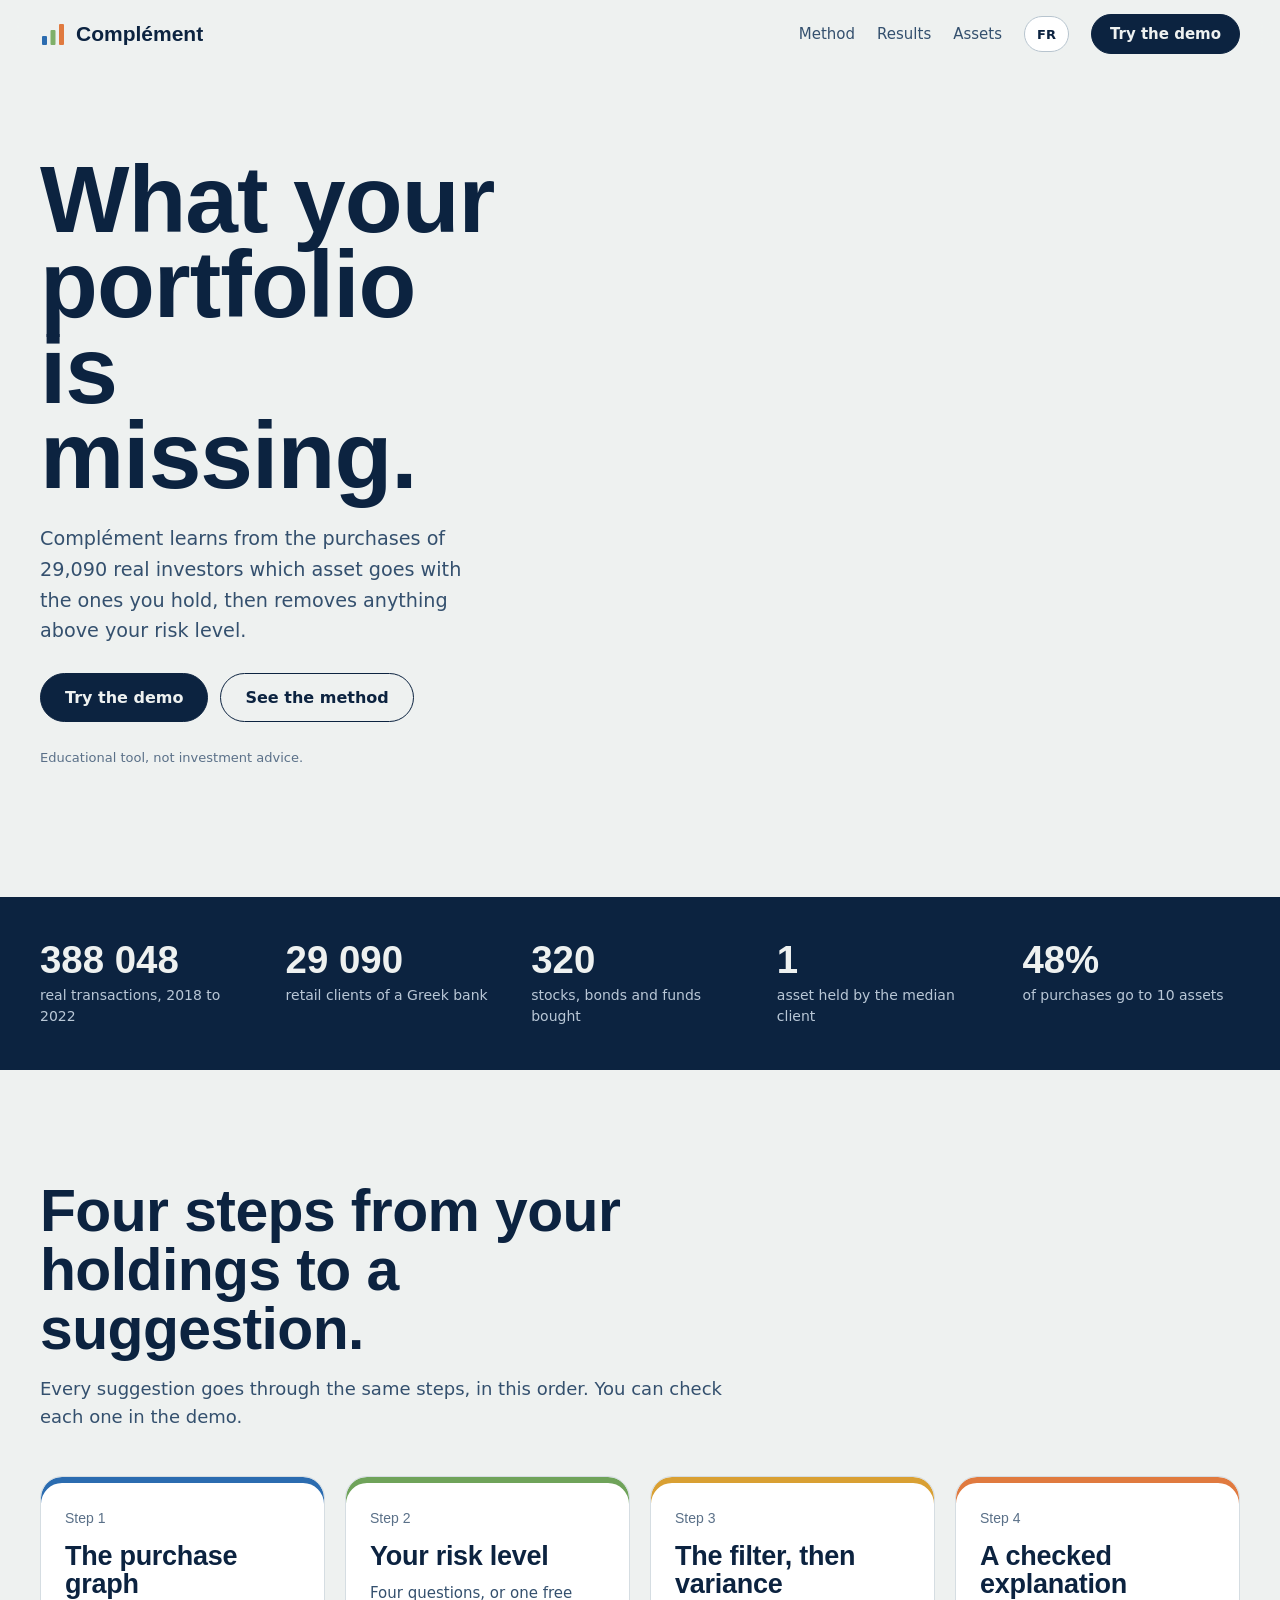
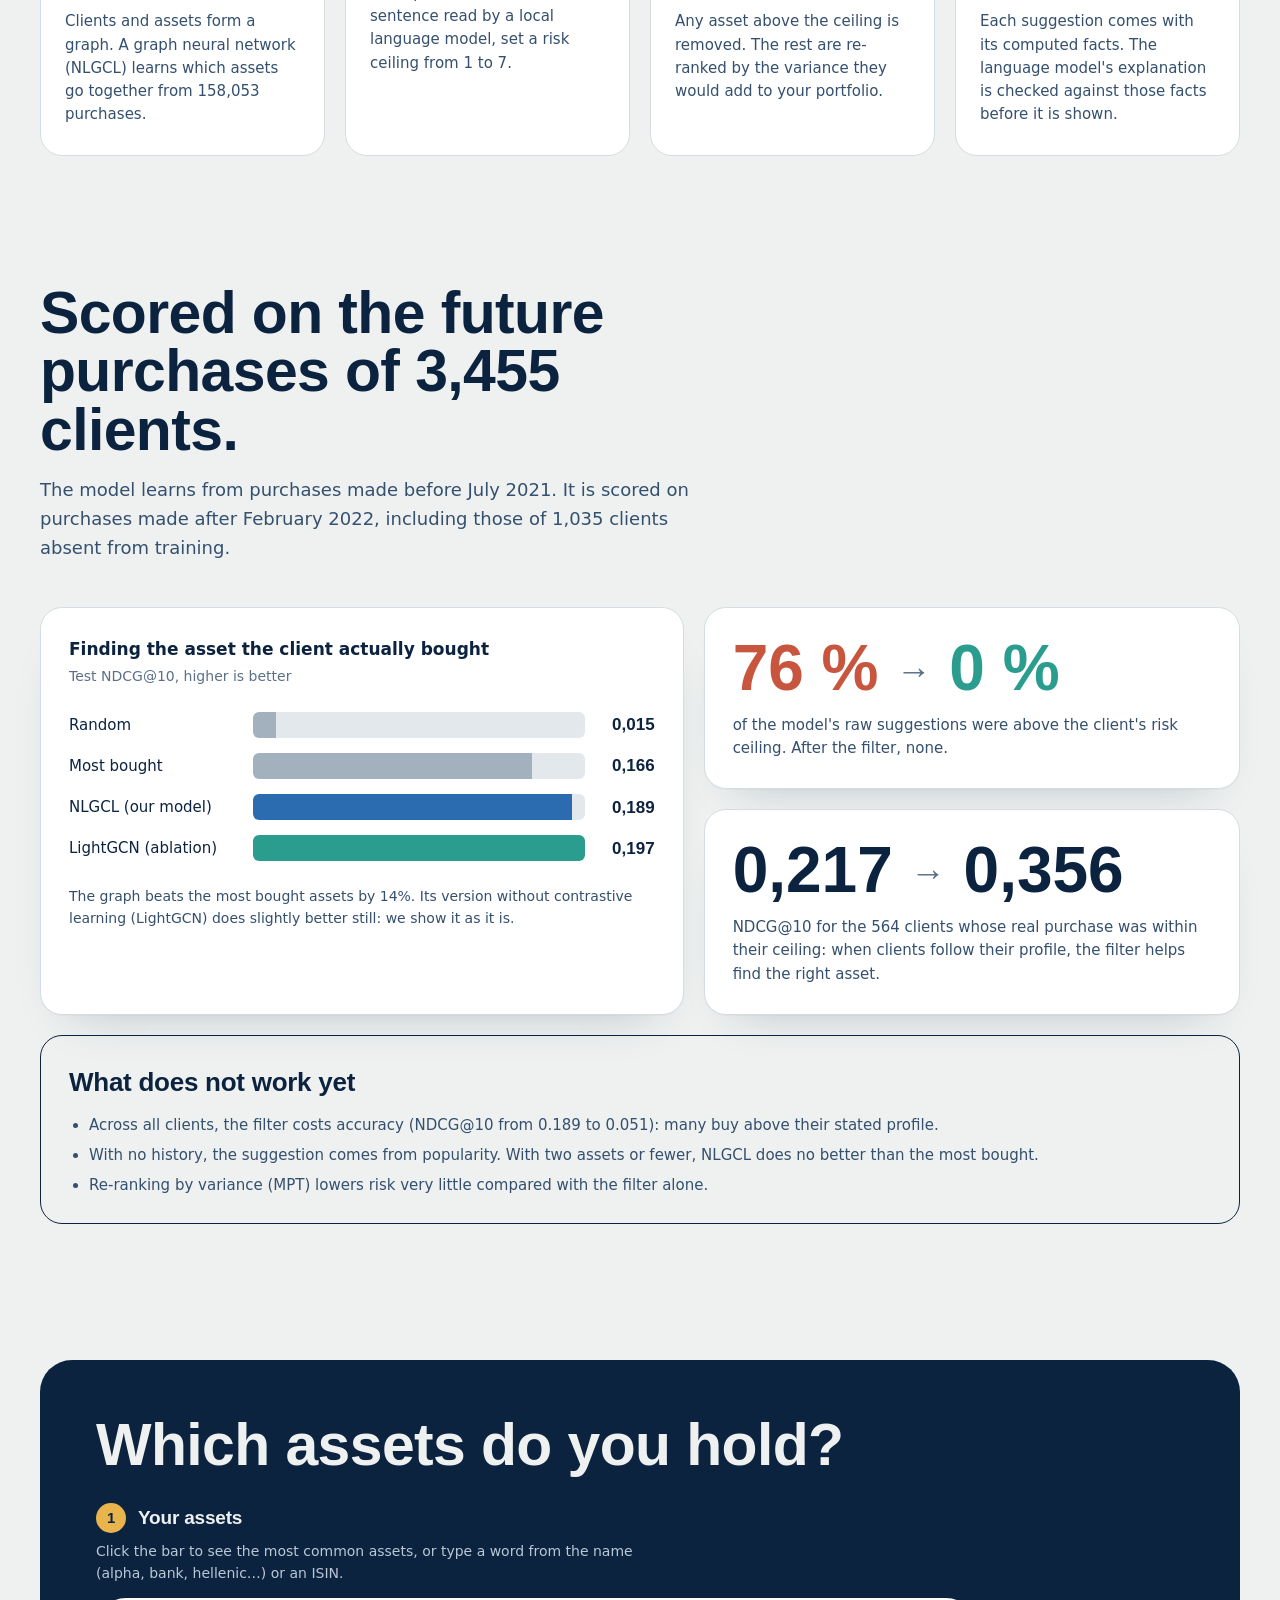
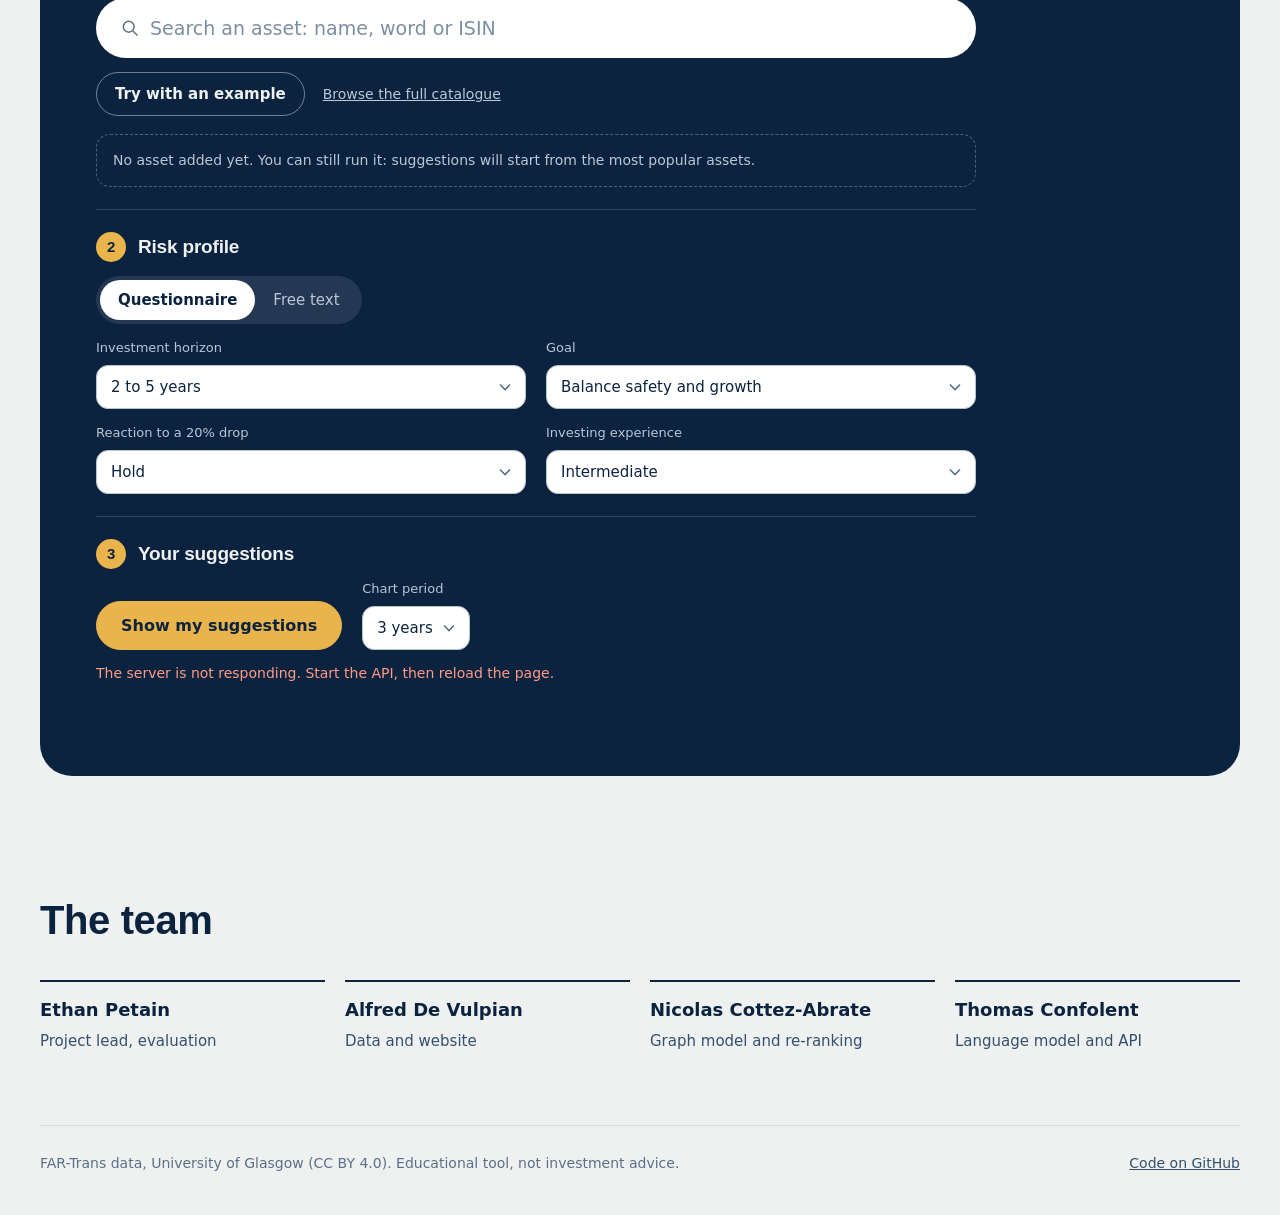
==== web/index.html @ 2419d79b "feat(web): rework the 'Which assets do you hold?' section Fix the syntax error that broke app.js. Th" ====
<!doctype html>
<html lang="fr">
<head>
<meta charset="utf-8">
<meta name="viewport" content="width=device-width, initial-scale=1">
<title>Complément</title>
<link rel="icon" href="logo.svg" type="image/svg+xml">
<link rel="stylesheet" href="styles.css">
</head>
<body class="landing">

<header class="top">
  <a class="brand" href="#top">
    <svg viewBox="0 0 26 26" aria-hidden="true"><rect x="2" y="15" width="5" height="9" rx="1" fill="#2B6CB0"/><rect x="10.5" y="9" width="5" height="15" rx="1" fill="#7FB069"/><rect x="19" y="3" width="5" height="21" rx="1" fill="#E07A3F"/></svg>
    <span data-brand></span>
  </a>
  <nav class="nav-links">
    <a href="#method" data-i18n="nav_method"></a>
    <a href="#evidence" data-i18n="nav_results"></a>
    <a href="assets.html" data-i18n="nav_assets"></a>
    <button class="btn lang" type="button" aria-label="Langue / Language"></button>
    <a class="btn primary" href="#ask" data-i18n="cta_try"></a>
  </nav>
</header>

<main id="top">
  <section class="hero">
    <div class="hero-copy">
      <h1 data-i18n="hero"></h1>
      <p class="sub" data-i18n="hero_sub"></p>
      <div class="cta">
        <a class="btn primary big" href="#ask" data-i18n="cta_try"></a>
        <a class="btn ghost big" href="#method" data-i18n="cta_method"></a>
      </div>
      <p class="disclaimer" data-i18n="disclaimer"></p>
    </div>

    <figure class="graph-card" id="graph-card">
      <div class="graph" id="graph"></div>
      <div class="ceiling-control">
        <label for="ceiling" id="ceiling-label"></label>
        <input id="ceiling" type="range" min="1" max="7" step="1" value="4">
      </div>
      <figcaption id="graph-caption"></figcaption>
    </figure>
  </section>

  <section class="facts" aria-labelledby="facts-title">
    <h2 class="visually-hidden" id="facts-title" data-i18n="facts_title"></h2>
    <dl class="facts-grid">
      <div><dt class="num">388 048</dt><dd data-i18n="fact_tx"></dd></div>
      <div><dt class="num">29 090</dt><dd data-i18n="fact_clients"></dd></div>
      <div><dt class="num">320</dt><dd data-i18n="fact_assets"></dd></div>
      <div><dt class="num">1</dt><dd data-i18n="fact_median"></dd></div>
      <div><dt class="num" data-i18n="fact_top_v"></dt><dd data-i18n="fact_top"></dd></div>
    </dl>
  </section>

  <section class="method" id="method">
    <h2 data-i18n="method_title"></h2>
    <p class="lede" data-i18n="method_lede"></p>
    <ol class="steps">
      <li style="--c: var(--r1)"><span class="step-n num" data-i18n="step_1_n"></span><h3 data-i18n="step_1_t"></h3><p data-i18n="step_1_d"></p></li>
      <li style="--c: var(--r3)"><span class="step-n num" data-i18n="step_2_n"></span><h3 data-i18n="step_2_t"></h3><p data-i18n="step_2_d"></p></li>
      <li style="--c: var(--r4)"><span class="step-n num" data-i18n="step_3_n"></span><h3 data-i18n="step_3_t"></h3><p data-i18n="step_3_d"></p></li>
      <li style="--c: var(--r5)"><span class="step-n num" data-i18n="step_4_n"></span><h3 data-i18n="step_4_t"></h3><p data-i18n="step_4_d"></p></li>
    </ol>
  </section>

  <section class="evidence" id="evidence">
    <h2 data-i18n="ev_title"></h2>
    <p class="lede" data-i18n="ev_lede"></p>
    <div class="ev-grid">
      <figure class="card bars">
        <figcaption><b data-i18n="ev_bars_title"></b><span data-i18n="ev_bars_sub"></span></figcaption>
        <div class="bar" style="--w: 7%; --c: var(--neutral)"><span data-i18n="m_random"></span><i></i><b class="num">0,015</b></div>
        <div class="bar" style="--w: 84%; --c: var(--neutral)"><span data-i18n="m_popular"></span><i></i><b class="num">0,166</b></div>
        <div class="bar" style="--w: 96%; --c: var(--r1)"><span data-i18n="m_nlgcl"></span><i></i><b class="num">0,189</b></div>
        <div class="bar" style="--w: 100%; --c: var(--r2)"><span data-i18n="m_lightgcn"></span><i></i><b class="num">0,197</b></div>
        <p data-i18n="ev_bars_note"></p>
      </figure>
      <div class="ev-side">
        <div class="card stat-big">
          <p class="num big"><span class="hot">76 %</span> <span class="arrow" aria-hidden="true">→</span> <span class="cool">0 %</span></p>
          <p data-i18n="ev_violation"></p>
        </div>
        <div class="card stat-big">
          <p class="num big">0,217 <span class="arrow" aria-hidden="true">→</span> 0,356</p>
          <p data-i18n="ev_suitable"></p>
        </div>
      </div>
    </div>
    <div class="limits">
      <h3 data-i18n="lim_title"></h3>
      <ul>
        <li data-i18n="lim_1"></li>
        <li data-i18n="lim_2"></li>
        <li data-i18n="lim_3"></li>
      </ul>
    </div>
  </section>

  <section class="ask" id="ask">
    <div class="ask-panel">
      <h2 data-i18n="ask_title"></h2>
      <form id="form" class="ask-form" autocomplete="off">
        <section class="ask-step" aria-labelledby="step-assets">
          <h3 id="step-assets"><span class="step-dot num">1</span><span data-i18n="step_assets"></span></h3>
          <p class="hint" data-i18n="step_assets_help"></p>
          <div class="search-wrap">
            <div class="search">
              <svg viewBox="0 0 24 24" fill="none" stroke="currentColor" stroke-width="1.8" aria-hidden="true"><circle cx="10.5" cy="10.5" r="6.5"/><path d="M15.5 15.5L21 21"/></svg>
              <input id="query" type="text" maxlength="150" data-i18n-placeholder="placeholder" data-i18n-label="search_label"
                     role="combobox" aria-autocomplete="list" aria-expanded="false" aria-controls="suggest">
            </div>
            <div class="suggest" id="suggest-box" hidden>
              <div class="suggest-tabs" id="suggest-tabs"></div>
              <p class="suggest-head" id="suggest-head"></p>
              <ul id="suggest" role="listbox"></ul>
            </div>
          </div>
          <div class="ask-shortcuts">
            <button class="btn ghost-light" type="button" id="example" data-i18n="try_example"></button>
            <a class="link-light" href="assets.html" data-i18n="search_browse"></a>
          </div>
          <div class="holdings" id="chips" aria-live="polite"></div>
        </section>

        <section class="ask-step" aria-labelledby="step-profile">
          <h3 id="step-profile"><span class="step-dot num">2</span><span data-i18n="mode_label"></span></h3>
          <div class="segmented" role="radiogroup">
            <label><input type="radio" name="profile-mode" value="questionnaire" checked> <span data-i18n="mode_quiz"></span></label>
            <label><input type="radio" name="profile-mode" value="text"> <span data-i18n="mode_text"></span></label>
          </div>
          <div class="option-grid" id="option-grid"></div>
          <label class="objective" id="text-profile" hidden>
            <span data-i18n="objective_label"></span>
            <textarea id="objective" rows="2" maxlength="500" data-i18n-placeholder="objective_placeholder"></textarea>
          </label>
        </section>

        <section class="ask-step ask-go">
          <h3><span class="step-dot num">3</span><span data-i18n="step_go"></span></h3>
          <div class="go-row">
            <button class="btn accent big" type="submit" id="go" data-i18n="go"></button>
            <label class="years" id="years-box"></label>
          </div>
          <p class="hint error" id="error" role="alert" hidden></p>
        </section>
      </form>
    </div>
  </section>

  <section class="results" id="results" hidden aria-live="polite"></section>

  <section class="team" id="team">
    <h2 data-i18n="team_title"></h2>
    <ul>
      <li><b>Ethan Petain</b><span data-i18n="role_ethan"></span></li>
      <li><b>Alfred De Vulpian</b><span data-i18n="role_alfred"></span></li>
      <li><b>Nicolas Cottez-Abrate</b><span data-i18n="role_nicolas"></span></li>
      <li><b>Thomas Confolent</b><span data-i18n="role_thomas"></span></li>
    </ul>
  </section>
</main>

<footer class="site"><span data-i18n="footer_data"></span><a href="https://github.com/Alfred0404/recsys_project" data-i18n="footer_code"></a></footer>

<script src="i18n.js"></script>
<script src="chart.js"></script>
<script src="search.js"></script>
<script src="landing.js"></script>
<script src="app.js"></script>
</body>
</html>
---- web/styles.css ----
/* Complément — marble ground, Aegean ink, and the 1-7 risk scale as the only colour system.
   Fonts are system fonts (Bahnschrift ships with Windows): the booth may have no Wi-Fi. */
:root {
  --ground: #EEF1F0;
  --surface: #FFFFFF;
  --ink: #0C2340;
  --ink-2: #34506E;
  --muted: #5A7088;
  --line: #D5DDE2;
  --line-strong: #B7C4CE;
  --neutral: #A3B1BE;
  --r1: #2B6CB0; --r2: #2A9D8F; --r3: #6FA35A; --r4: #D9A033; --r5: #E07A3F; --r6: #C8553D; --r7: #8E2C48;
  --up: #1F7A6F;
  --down: #C8553D;
  --accent: #E9B44C;
  --display: "Bahnschrift Condensed", "Bahnschrift SemiCondensed", "DIN Condensed", "Roboto Condensed", "Arial Narrow", sans-serif;
  --figures: "Bahnschrift", "DIN Alternate", "Roboto", "Segoe UI", sans-serif;
  --sans: "Segoe UI Variable Text", "Segoe UI", -apple-system, BlinkMacSystemFont, system-ui, sans-serif;
  --radius: 22px;
  --page: min(1200px, 100% - 64px);
}

* { box-sizing: border-box; }
[hidden] { display: none !important; }
html { scroll-behavior: smooth; background: var(--ground); scroll-padding-top: 84px; }
body { margin: 0; color: var(--ink); background: var(--ground); font: 16px/1.6 var(--sans); -webkit-font-smoothing: antialiased; }
a { color: inherit; }
:focus-visible { outline: 3px solid var(--r1); outline-offset: 3px; border-radius: 4px; }
h1, h2, h3 { font-family: var(--display); font-weight: 700; letter-spacing: -.01em; margin: 0; }
.num { font-family: var(--figures); font-variant-numeric: tabular-nums; }
.muted { color: var(--muted); }
.up { color: var(--up); } .down { color: var(--down); }
.visually-hidden { position: absolute; width: 1px; height: 1px; overflow: hidden; clip: rect(0 0 0 0); white-space: nowrap; }
.aurora, .grain { display: none; }

/* ---------- Surfaces and buttons ---------- */
.glass, .card {
  background: var(--surface);
  border: 1px solid var(--line);
  box-shadow: 0 1px 0 rgba(12, 35, 64, .03), 0 24px 48px -32px rgba(12, 35, 64, .28);
}
.btn {
  display: inline-flex; align-items: center; justify-content: center; gap: 8px; min-height: 44px;
  font: 600 15px var(--sans); color: var(--ink); cursor: pointer; white-space: nowrap; text-decoration: none;
  padding: 10px 18px; border-radius: 999px; background: var(--surface); border: 1.5px solid var(--line-strong);
  transition: background .15s, border-color .15s, transform .15s;
}
.btn:hover { border-color: var(--ink); }
.btn:active { transform: translateY(1px); }
.btn.primary { background: var(--ink); color: var(--ground); border-color: var(--ink); }
.btn.primary:hover { background: #163459; }
.btn.ghost { background: transparent; border-color: var(--ink); }
.btn.accent { background: var(--accent); border-color: var(--accent); color: var(--ink); font-weight: 700; }
.btn.accent:hover { background: #F2C462; }
.btn.big { padding: 14px 24px; font-size: 16px; }
.btn[disabled] { opacity: .6; cursor: wait; }

/* ---------- Top bar ---------- */
.top {
  position: sticky; top: 0; z-index: 20; display: flex; justify-content: space-between; align-items: center; gap: 16px;
  padding: 14px max(32px, (100% - 1200px) / 2); background: rgba(238, 241, 240, .86); backdrop-filter: blur(14px);
  border-bottom: 1px solid transparent; transition: border-color .2s;
}
.brand { display: flex; align-items: center; gap: 10px; font: 700 21px var(--display); text-decoration: none; }
.brand svg { width: 26px; height: 26px; }
.nav-links { display: flex; align-items: center; gap: 22px; font-size: 15px; flex-wrap: wrap; justify-content: flex-end; }
.nav-links > a:not(.btn) { color: var(--ink-2); text-decoration: none; }
.nav-links > a:not(.btn):hover, .nav-links a[aria-current="page"] { color: var(--ink); text-decoration: underline; text-underline-offset: 5px; }
.lang { min-height: 36px; padding: 6px 12px; font-size: 13px; }
.nav-links .btn.primary { min-height: 40px; padding: 8px 18px; }

/* ---------- Hero ---------- */
.hero {
  width: var(--page); margin: 0 auto; padding: 48px 0 88px; min-height: calc(100vh - 72px);
  display: grid; grid-template-columns: minmax(0, 1fr) minmax(0, 1.08fr); gap: 56px; align-items: center;
}
.hero-copy { display: grid; gap: 26px; justify-items: start; }
.hero h1 { font-size: clamp(56px, 7.4vw, 104px); line-height: .9; max-width: 9ch; }
.hero .sub { margin: 0; font-size: clamp(17px, 1.5vw, 20px); color: var(--ink-2); max-width: 36ch; }
.cta { display: flex; gap: 12px; flex-wrap: wrap; }
.disclaimer { margin: 0; font-size: 13px; color: var(--muted); }

.graph-card { margin: 0; background: var(--surface); border-radius: 28px; padding: 22px 24px 20px; border: 1px solid var(--line);
  box-shadow: 0 40px 80px -48px rgba(12, 35, 64, .45); }
.graph svg { width: 100%; height: auto; display: block; }
.g-label { font: 12px var(--sans); fill: var(--muted); }
.g-lane { font-size: 15px; font-weight: 600; }
.g-count { font-size: 12px; fill: var(--ink-2); }
.g-shade { fill: var(--ink); opacity: .045; transition: x .45s cubic-bezier(.2, .8, .2, 1), width .45s cubic-bezier(.2, .8, .2, 1); }
.g-ceiling { stroke: var(--ink); stroke-width: 2; stroke-dasharray: 5 5; transition: x1 .45s cubic-bezier(.2, .8, .2, 1), x2 .45s cubic-bezier(.2, .8, .2, 1), opacity .3s; }
.g-client { fill: var(--ink); }
.g-edge { fill: none; stroke: var(--ink); stroke-width: 1.1; opacity: .26; transition: opacity .35s, stroke .35s; }
.g-edge.out { stroke: var(--neutral); opacity: .12; }
.g-dot { transition: opacity .35s; }
.g-dot.out { opacity: .16; }
/* One load sequence: clients appear, links draw, the catalogue stacks into its risk classes. */
.graph:not(.ready) .g-client, .graph:not(.ready) .g-dot { opacity: 0; }
.graph:not(.ready) .g-edge { stroke-dashoffset: 1; }
.graph .g-edge { stroke-dasharray: 1; }
.graph.ready .g-client { animation: pop .4s var(--delay) backwards cubic-bezier(.2, .8, .2, 1); transform-box: fill-box; transform-origin: center; }
.graph.ready .g-edge { animation: draw 1.1s calc(.3s + var(--delay)) backwards cubic-bezier(.4, 0, .2, 1); }
.graph.ready .g-dot { animation: settle .5s var(--delay) backwards cubic-bezier(.2, .8, .2, 1); transform-box: fill-box; transform-origin: center; }
@keyframes pop { from { opacity: 0; transform: scale(.2); } }
@keyframes draw { from { stroke-dashoffset: 1; } to { stroke-dashoffset: 0; } }
@keyframes settle { from { opacity: 0; transform: translateY(-26px); } }
.ceiling-control { display: grid; grid-template-columns: auto minmax(0, 1fr); gap: 16px; align-items: center; margin-top: 10px; }
.ceiling-control label { font: 600 15px var(--figures); }
.ceiling-control input { width: 100%; accent-color: var(--ink); height: 44px; }
.graph-card figcaption { font-size: 13px; line-height: 1.5; color: var(--muted); margin-top: 4px; }

/* ---------- Data facts band ---------- */
.facts { background: var(--ink); color: var(--ground); }
.facts-grid { width: var(--page); margin: 0 auto; padding: 44px 0; display: grid; grid-template-columns: repeat(5, minmax(0, 1fr)); gap: 28px; }
.facts-grid div { display: grid; gap: 6px; align-content: start; }
.facts-grid dt { font-size: clamp(30px, 3vw, 42px); font-weight: 600; line-height: 1; }
.facts-grid dd { margin: 0; font-size: 14px; line-height: 1.45; color: #B9C7D6; }

/* ---------- Sections ---------- */
.method, .evidence, .team { width: var(--page); margin: 0 auto; }
.method { padding: 112px 0 40px; }
.evidence { padding: 88px 0 40px; }
.method h2, .evidence h2, .ask h2 { font-size: clamp(38px, 4.6vw, 60px); line-height: 1; max-width: 18ch; }
.lede { margin: 16px 0 44px; font-size: 18px; color: var(--ink-2); max-width: 60ch; }

.steps { list-style: none; margin: 0; padding: 0; display: grid; grid-template-columns: repeat(4, minmax(0, 1fr)); gap: 20px; counter-reset: none; }
.steps li { background: var(--surface); border-radius: var(--radius); padding: 24px 24px 28px; display: grid; gap: 12px; align-content: start;
  border: 1px solid var(--line); box-shadow: inset 0 6px 0 var(--c); }
.step-n { font-size: 14px; color: var(--muted); padding-top: 6px; }
.steps h3 { font-size: 27px; line-height: 1.05; }
.steps p { margin: 0; font-size: 15px; line-height: 1.55; color: var(--ink-2); }

.ev-grid { display: grid; grid-template-columns: minmax(0, 1.2fr) minmax(0, 1fr); gap: 20px; }
.card { border-radius: var(--radius); padding: 28px; margin: 0; }
.bars { display: grid; gap: 14px; align-content: start; }
.bars figcaption { display: grid; gap: 2px; margin-bottom: 10px; }
.bars figcaption b { font-size: 17px; }
.bars figcaption span { font-size: 14px; color: var(--muted); }
.bar { display: grid; grid-template-columns: 170px minmax(0, 1fr) 56px; gap: 14px; align-items: center; font-size: 15px; }
.bar i { height: 26px; border-radius: 6px; background: linear-gradient(90deg, var(--c) var(--w), #E3E8EC var(--w)); }
.bar b { font-size: 17px; font-weight: 600; text-align: right; }
.bars p { margin: 10px 0 0; font-size: 14px; line-height: 1.55; color: var(--ink-2); }
.ev-side { display: grid; gap: 20px; }
.stat-big p { margin: 0; font-size: 15px; line-height: 1.55; color: var(--ink-2); }
.stat-big p.big { font-size: clamp(44px, 5vw, 64px); font-weight: 600; line-height: 1; color: var(--ink); margin-bottom: 14px; }
.stat-big .hot { color: var(--r6); } .stat-big .cool { color: var(--r2); }
.stat-big .arrow { color: var(--muted); font-size: .55em; vertical-align: .2em; }
.limits { margin-top: 20px; border: 1.5px solid var(--ink); border-radius: var(--radius); padding: 26px 28px; }
.limits h3 { font-size: 26px; margin-bottom: 10px; }
.limits ul { margin: 0; padding-left: 20px; display: grid; gap: 6px; color: var(--ink-2); font-size: 15px; }

/* ---------- Demo panel ---------- */
.ask { width: var(--page); margin: 0 auto; padding: 96px 0 24px; }
.ask-panel { background: var(--ink); color: var(--ground); border-radius: 32px; padding: clamp(28px, 5vw, 56px); display: grid; gap: 0; }
.ask h2 { margin-bottom: 28px; max-width: none; }
.search-wrap { width: min(880px, 100%); position: relative; }
.search { border-radius: 999px; display: flex; align-items: center; gap: 10px; padding: 7px 7px 7px 24px; background: var(--surface); color: var(--ink); }
.search svg { width: 20px; height: 20px; color: var(--muted); flex: none; }
.search input { flex: 1; min-width: 0; background: none; border: 0; outline: none; color: var(--ink); font: 19px var(--sans); padding: 12px 0; }
.search input::placeholder { color: #7C8FA2; }
.search:focus-within { box-shadow: 0 0 0 4px rgba(233, 180, 76, .45); }
.ask-panel .search .btn.accent { padding: 12px 24px; font-size: 16px; }
/* Step layout: 1 assets, 2 profile, 3 run */
.ask-form { display: grid; gap: 0; width: min(880px, 100%); }
.ask-step { padding: 22px 0; border-top: 1px solid rgba(238, 241, 240, .16); }
.ask-step:first-child { border-top: 0; padding-top: 0; }
.ask-step h3 { display: flex; align-items: center; gap: 12px; margin: 0 0 6px; font-size: 19px; color: var(--ground); }
.step-dot { display: inline-grid; place-items: center; width: 30px; height: 30px; border-radius: 999px; background: var(--accent); color: var(--ink); font-size: 15px; font-weight: 700; flex: none; }
.ask-step > .hint { margin: 0 0 14px; }

/* Suggestion panel under the search bar */
.suggest { position: absolute; z-index: 5; top: calc(100% + 8px); left: 0; right: 0; padding: 10px; border-radius: 18px;
  background: var(--surface); color: var(--ink); box-shadow: 0 30px 60px -20px rgba(0, 0, 0, .5); }
.suggest-tabs { display: flex; flex-wrap: wrap; gap: 6px; padding: 2px 4px 8px; }
.suggest .tab { font: 14px var(--sans); padding: 6px 14px; border-radius: 999px; border: 1px solid var(--line-strong); background: var(--surface); color: var(--ink); cursor: pointer; }
.suggest .tab[aria-pressed="true"] { background: var(--ink); color: var(--ground); border-color: var(--ink); }
.suggest-head { margin: 0; padding: 4px 8px 6px; font-size: 13px; color: var(--muted); }
.suggest ul { list-style: none; margin: 0; padding: 0; max-height: min(420px, 55vh); overflow-y: auto; }
.suggest li { padding: 10px 12px; border-radius: 12px; cursor: pointer; display: flex; justify-content: space-between; align-items: center; gap: 14px; font-size: 15px; }
.suggest li[aria-selected="true"], .suggest li:hover { background: #E8EEF2; }
.suggest .sname { display: grid; min-width: 0; }
.suggest .sname small { color: var(--muted); font-size: 12px; }
.suggest mark, .rows mark { background: none; color: inherit; font-weight: 700; }
.smeta { display: flex; align-items: center; gap: 8px; flex: none; font-size: 12px; }
.smeta .cat { color: var(--muted); }
.risk-pill { padding: 3px 8px; border-radius: 999px; color: #fff; background: var(--muted); white-space: nowrap; }
.risk-pill[data-risk="1"] { background: var(--r1); } .risk-pill[data-risk="2"] { background: var(--r2); }
.risk-pill[data-risk="3"] { background: var(--r3); } .risk-pill[data-risk="4"] { background: #B9861F; }
.risk-pill[data-risk="5"] { background: #C9622A; } .risk-pill[data-risk="6"] { background: var(--r6); }
.risk-pill[data-risk="7"] { background: var(--r7); }
.smeta .add { display: inline-grid; place-items: center; width: 28px; height: 28px; border-radius: 999px; background: var(--accent); color: var(--ink); font-size: 18px; font-weight: 700; }

.ask-shortcuts { display: flex; flex-wrap: wrap; align-items: center; gap: 10px 18px; margin-top: 14px; }
.btn.ghost-light { background: transparent; color: var(--ground); border-color: rgba(238, 241, 240, .45); }
.btn.ghost-light:hover { border-color: var(--ground); }
.link-light { color: #B9C7D6; background: none; border: 0; padding: 0; font: 14px var(--sans); text-decoration: underline; cursor: pointer; }
.link-light:hover { color: var(--ground); }

/* Portfolio list */
.holdings { margin-top: 18px; display: grid; gap: 8px; }
.holdings-empty { margin: 0; padding: 14px 16px; border-radius: 14px; border: 1px dashed rgba(238, 241, 240, .3); color: #B9C7D6; font-size: 14px; }
.holdings-head { display: flex; justify-content: space-between; margin: 0; color: #B9C7D6; font-size: 14px; }
.holding { display: grid; grid-template-columns: minmax(0, 1fr) auto auto; align-items: center; gap: 12px; padding: 10px 10px 10px 16px;
  border-radius: 14px; background: var(--surface); color: var(--ink); }
.hname { display: grid; min-width: 0; font-size: 15px; }
.hname small { color: var(--muted); font-size: 12px; }
.holding .amount { display: inline-flex; align-items: center; gap: 6px; color: var(--muted); }
.holding .amount input { width: 11ch; font: 15px var(--figures); color: var(--ink); border: 1px solid var(--line-strong); background: var(--ground); border-radius: 10px; padding: 8px 10px; }
.holding .remove { background: none; border: 0; color: var(--muted); cursor: pointer; font-size: 20px; line-height: 1; min-width: 36px; min-height: 36px; border-radius: 999px; }
.holding .remove:hover { color: var(--ink); background: #E8EEF2; }
.holdings .clear { justify-self: start; }

/* Profile */
.segmented { display: inline-flex; padding: 4px; margin: 8px 0 14px; border-radius: 999px; background: rgba(238, 241, 240, .1); }
.segmented label { position: relative; cursor: pointer; }
.segmented input { position: absolute; opacity: 0; inset: 0; cursor: pointer; }
.segmented span { display: inline-block; padding: 8px 18px; border-radius: 999px; color: #B9C7D6; font-size: 15px; }
.segmented input:checked + span { background: var(--surface); color: var(--ink); font-weight: 600; }
.segmented input:focus-visible + span { outline: 3px solid rgba(233, 180, 76, .7); }
.option-grid { display: grid; grid-template-columns: repeat(2, minmax(0, 1fr)); gap: 14px 20px; }
.option-grid label { display: grid; gap: 6px; font-size: 13px; color: #B9C7D6; }
.objective { display: block; color: #B9C7D6; font-size: 14px; }
.objective textarea { display: block; width: 100%; min-height: 96px; margin-top: 6px; resize: vertical; padding: 12px 14px; border: 0; border-radius: 16px;
  color: var(--ink); background: var(--surface); font: 15px var(--sans); }

/* Run */
.go-row { display: flex; flex-wrap: wrap; align-items: end; gap: 14px 20px; margin-top: 10px; }
.years { display: grid; gap: 6px; font-size: 13px; color: #B9C7D6; }
.ask-go .error { margin-top: 12px; }

select {
  appearance: none; font: 15px var(--sans); color: var(--ink); cursor: pointer; min-height: 44px;
  padding: 10px 36px 10px 14px; border-radius: 12px; border: 1px solid var(--line-strong);
  background: url("data:image/svg+xml,%3Csvg xmlns='http://www.w3.org/2000/svg' width='12' height='8' fill='none' stroke='%235A7088' stroke-width='1.6'%3E%3Cpath d='M1 1.5l5 5 5-5'/%3E%3C/svg%3E") right 14px center no-repeat, var(--surface);
}
.hint { color: var(--muted); font-size: 14px; margin: 16px 0 0; max-width: 64ch; }
.ask-panel .hint { color: #B9C7D6; }
.ask-panel .error, .error { color: #FF9C86; }
.catalog .error { color: var(--down); }

/* ---------- Results ---------- */
.results { width: var(--page); margin: 0 auto; padding: 32px 0 40px; scroll-margin-top: 90px; }
.results-head { display: flex; justify-content: space-between; align-items: baseline; gap: 16px; flex-wrap: wrap; margin-bottom: 18px; }
.results-head h2 { font-size: clamp(30px, 3.4vw, 42px); }
.results-head p { margin: 0; color: var(--ink-2); font: 600 15px var(--figures); }
.rows { border-radius: var(--radius); overflow: hidden; }
.row { display: grid; grid-template-columns: 32px minmax(0, 1fr) 92px 150px 168px; gap: 20px; align-items: center; padding: 16px 22px; text-decoration: none; transition: background .15s; }
.row + .row { border-top: 1px solid var(--line); }
.row:hover { background: #F4F7F8; }
.row .rank { color: var(--muted); font-size: 16px; }
.row .name { line-height: 1.35; font-weight: 600; }
.row .name small { display: block; color: var(--muted); font-size: 12px; font-weight: 400; margin-top: 2px; }
.row .risk { justify-self: start; display: inline-flex; align-items: center; gap: 6px; padding: 4px 12px 4px 4px; border-radius: 999px; background: #E8EEF2; color: var(--ink-2); font-size: 12px; }
.row .risk br { display: none; }
.row .risk b { display: inline-grid; place-items: center; min-width: 34px; height: 24px; padding: 0 6px; border-radius: 999px; color: #fff; font-size: 13px; font-weight: 600; background: var(--ink-2); }
.risk[data-risk="1"] b { background: var(--r1); } .risk[data-risk="2"] b { background: var(--r2); }
.risk[data-risk="3"] b { background: var(--r3); } .risk[data-risk="4"] b { background: #B9861F; }
.risk[data-risk="5"] b { background: #C9622A; } .risk[data-risk="6"] b { background: var(--r6); }
.risk[data-risk="7"] b { background: var(--r7); }
.row svg.spark { width: 150px; height: 40px; display: block; }
.row .change { text-align: right; font: 600 17px var(--figures); }
.row .change small { display: block; color: var(--muted); font: 400 12px var(--sans); white-space: nowrap; }
.footnote { color: var(--muted); font-size: 13px; margin-top: 18px; }
.feedback { display: flex; gap: 8px; align-items: center; justify-content: flex-end; margin-top: 22px; color: var(--ink-2); font-size: 14px; flex-wrap: wrap; }
.feedback .btn { min-height: 40px; padding: 7px 16px; font-size: 14px; }
.review-actions { margin: 14px 0; display: flex; gap: 12px; align-items: baseline; flex-wrap: wrap; }
.review-actions .footnote { margin: 0; }

/* ---------- Team and footer ---------- */
.team { padding: 88px 0 72px; }
.team h2 { font-size: 40px; margin-bottom: 28px; }
.team ul { list-style: none; margin: 0; padding: 0; display: grid; grid-template-columns: repeat(4, minmax(0, 1fr)); gap: 20px; }
.team li { border-top: 2px solid var(--ink); padding-top: 14px; display: grid; gap: 4px; }
.team b { font-size: 18px; }
.team span { color: var(--ink-2); font-size: 15px; }
footer.site { width: var(--page); margin: 0 auto; border-top: 1px solid var(--line); padding: 26px 0 40px; display: flex; justify-content: space-between; gap: 16px; flex-wrap: wrap; color: var(--muted); font-size: 14px; }
footer.site a { color: var(--ink-2); }

/* ---------- Catalogue ---------- */
.catalog { width: min(1000px, 100% - 48px); margin: 0 auto; padding: 56px 0 100px; }
.catalog h1, .asset h1 { font-size: clamp(42px, 5.4vw, 68px); line-height: .95; margin: 0 0 12px; }
.catalog .lede { margin: 0 0 28px; }
.catalog .search { border: 1px solid var(--line); }
.filters { display: flex; gap: 8px; flex-wrap: wrap; margin: 16px 0 18px; }
.filters .btn { min-height: 40px; }
.filters button[aria-pressed="true"] { background: var(--ink); color: var(--ground); border-color: var(--ink); }
.row .cat { color: var(--muted); font-size: 13px; }
.catalog .rows .row { grid-template-columns: minmax(0, 1fr) 96px 92px 150px 168px; }
.more { display: flex; justify-content: center; margin-top: 18px; }

/* ---------- Asset page ---------- */
.asset { width: min(1060px, 100% - 48px); margin: 0 auto; padding: 48px 0 100px; }
.back { color: var(--ink-2); font-size: 15px; display: inline-block; margin-bottom: 26px; text-underline-offset: 4px; }
.asset .meta { color: var(--ink-2); margin: 0 0 30px; font-size: 16px; }
.chart-card { border-radius: var(--radius); padding: 24px 24px 14px; }
.chart-top { display: flex; justify-content: space-between; align-items: flex-start; gap: 16px; flex-wrap: wrap; margin-bottom: 16px; }
.big-change { font-size: 46px; font-weight: 600; line-height: 1; }
.big-change small { display: block; font: 400 13px var(--sans); color: var(--muted); margin-top: 8px; }
.ranges { display: flex; gap: 4px; padding: 4px; border-radius: 999px; background: #E8EEF2; }
.ranges button { min-height: 36px; font-size: 13px; padding: 6px 14px; border-color: transparent; background: none; }
.ranges button[aria-pressed="true"] { background: var(--surface); border-color: var(--line-strong); }
.chart { position: relative; height: 380px; }
.chart svg { width: 100%; height: 100%; display: block; overflow: visible; }
.chart text { font-family: var(--figures); }
.tip { position: absolute; pointer-events: none; padding: 6px 12px; border-radius: 10px; font: 13px var(--figures); white-space: nowrap; transform: translate(-50%, calc(-100% - 12px)); }
.stats { display: grid; grid-template-columns: repeat(4, minmax(0, 1fr)); gap: 12px; margin-top: 12px; }
.stat { border-radius: 18px; padding: 16px 18px; }
.stat small { display: block; color: var(--muted); font-size: 12px; margin-bottom: 4px; }
.stat b { font: 600 24px var(--figures); }
.why { border-radius: var(--radius); padding: 22px 24px; margin-top: 12px; }
.why h2 { font-size: 24px; margin: 0 0 10px; }
.why ul { margin: 0; padding-left: 18px; color: var(--ink-2); display: grid; gap: 4px; font-size: 15px; }

/* ---------- Small screens ---------- */
@media (max-width: 960px) {
  .hero { grid-template-columns: 1fr; min-height: 0; padding-top: 32px; }
  .steps { grid-template-columns: repeat(2, minmax(0, 1fr)); }
  .ev-grid { grid-template-columns: 1fr; }
  .facts-grid { grid-template-columns: repeat(3, minmax(0, 1fr)); }
  .team ul { grid-template-columns: repeat(2, minmax(0, 1fr)); }
}
@media (max-width: 700px) {
  :root { --page: calc(100% - 32px); }
  .top { padding: 12px 16px; }
  .nav-links > a:not(.btn) { display: none; }
  .nav-links { flex-wrap: nowrap; gap: 8px; }
  .nav-links .btn.primary { padding: 8px 14px; font-size: 14px; }
  .brand { font-size: 19px; }
  .steps, .facts-grid, .team ul, .option-grid, .stats { grid-template-columns: 1fr 1fr; }
  .steps { grid-template-columns: 1fr; }
  .bar { grid-template-columns: 110px minmax(0, 1fr) 48px; font-size: 14px; }
  .search { flex-wrap: wrap; border-radius: 22px; padding: 8px 8px 8px 16px; }
  .search input { font-size: 16px; flex-basis: calc(100% - 40px); }
  .option-grid { grid-template-columns: 1fr; }
  .holding { grid-template-columns: minmax(0, 1fr) auto; }
  .holding .amount { grid-row: 2; }
  .smeta .cat { display: none; }
  .go-row .btn { flex: 1; }
  .row, .catalog .rows .row { grid-template-columns: 24px minmax(0, 1fr) auto; gap: 12px; padding: 14px 16px; }
  .row svg.spark, .row .cat { display: none; }
  .row .risk { display: none; }
  .chart { height: 260px; }
}
@media (prefers-reduced-motion: reduce) {
  html { scroll-behavior: auto; }
  .graph.ready .g-client, .graph.ready .g-edge, .graph.ready .g-dot { animation: none; }
  * { transition: none !important; }
}
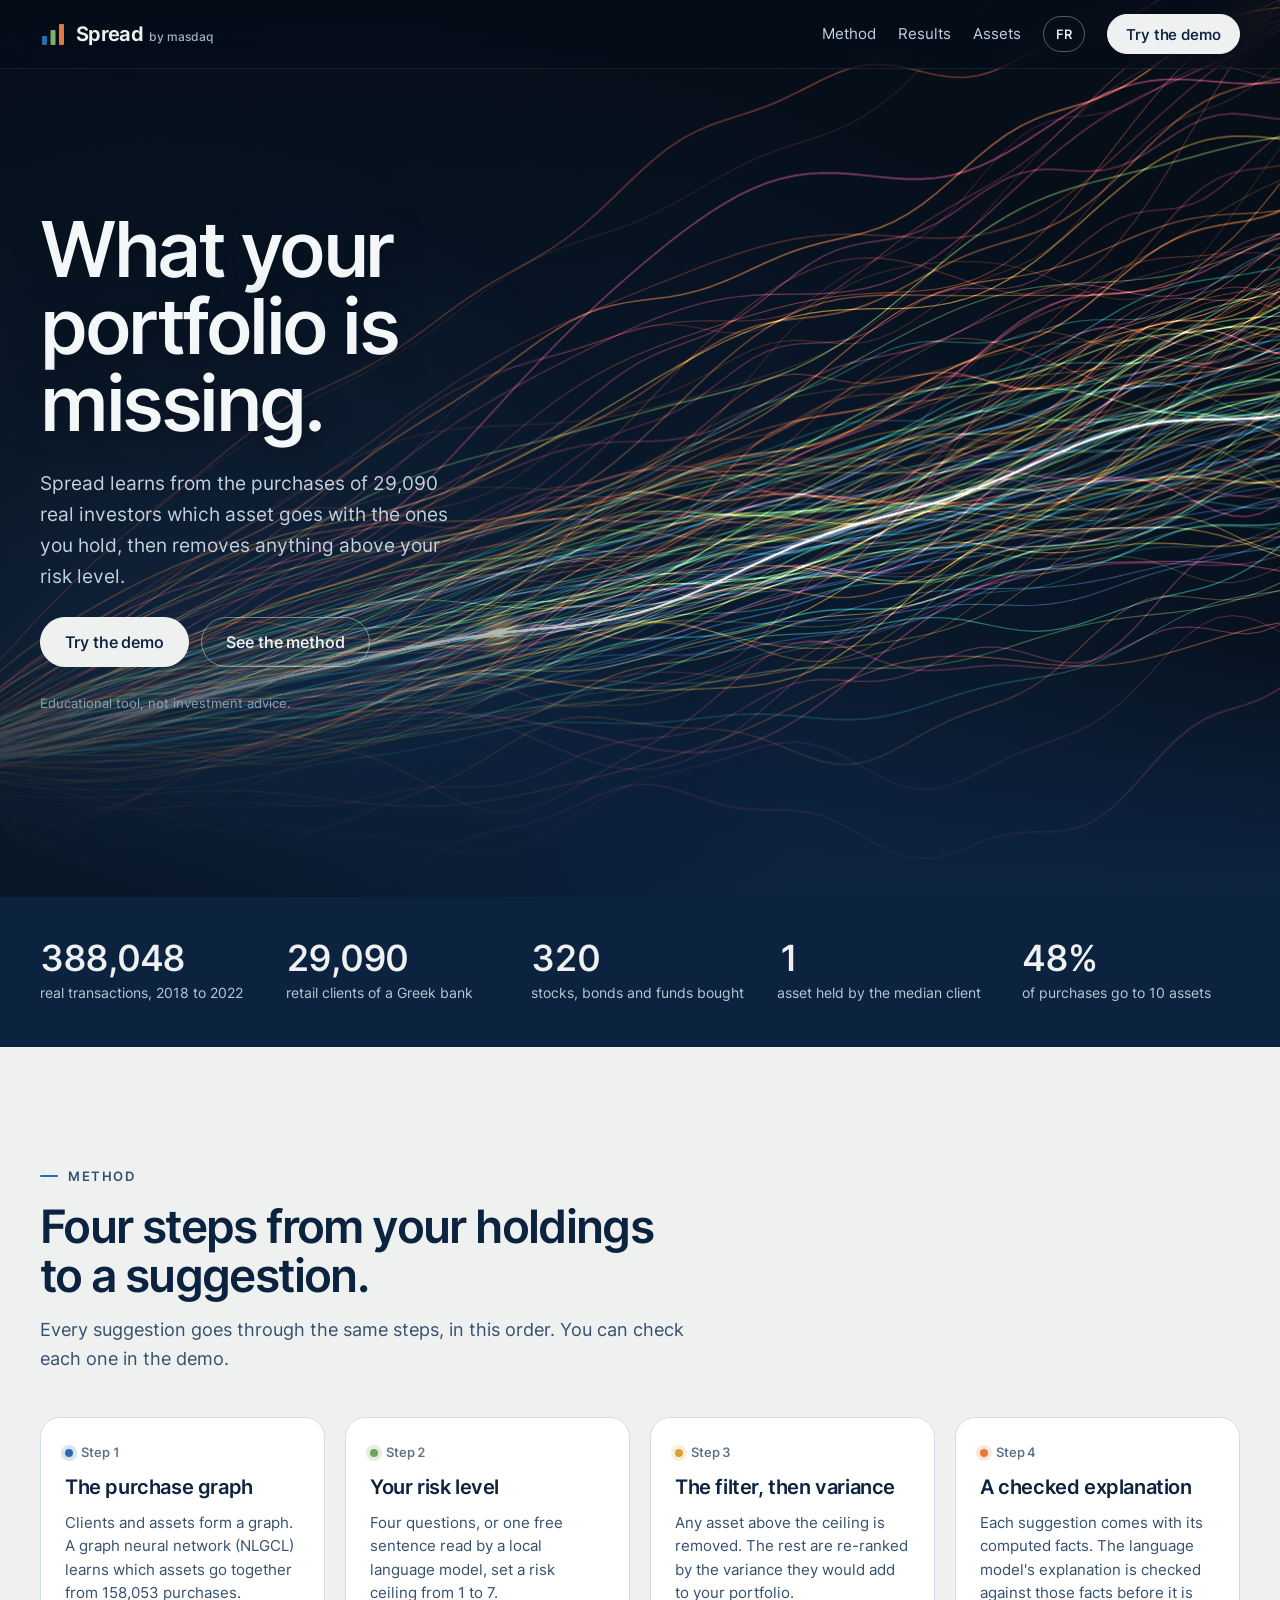
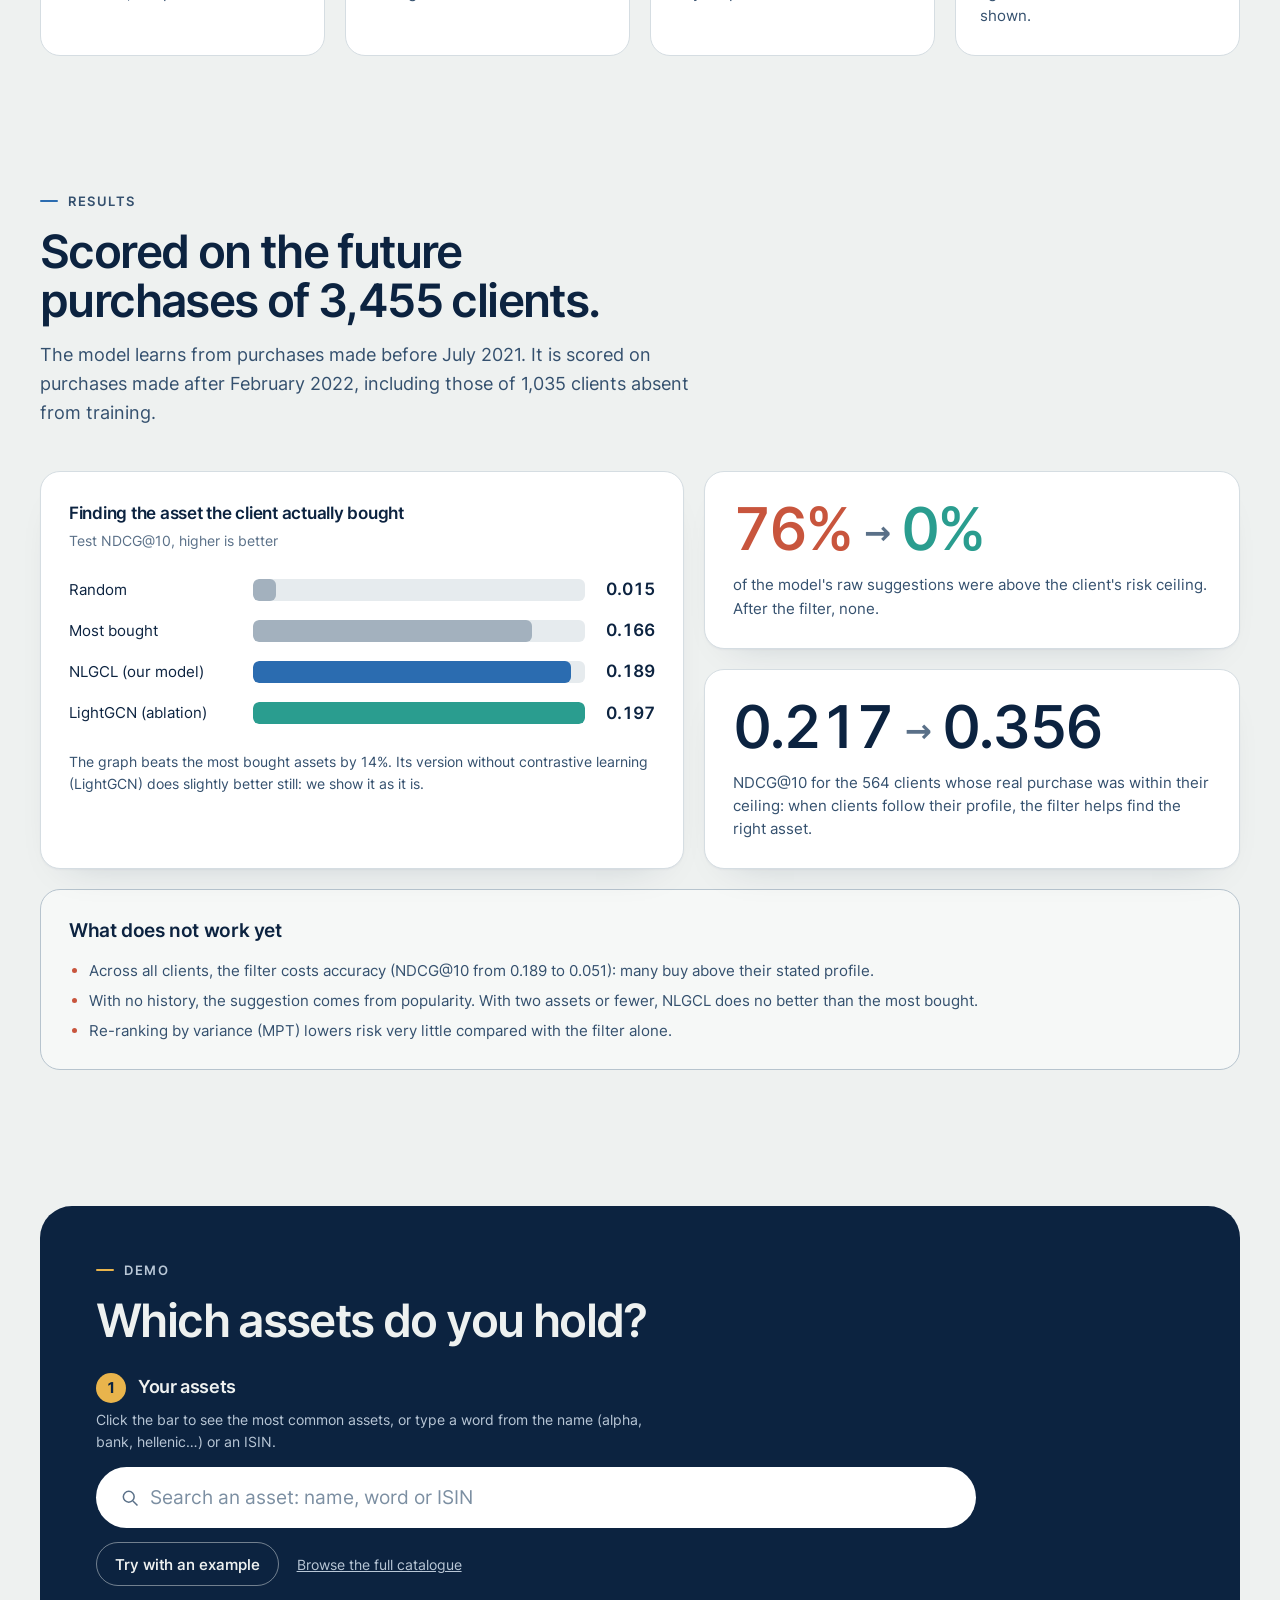
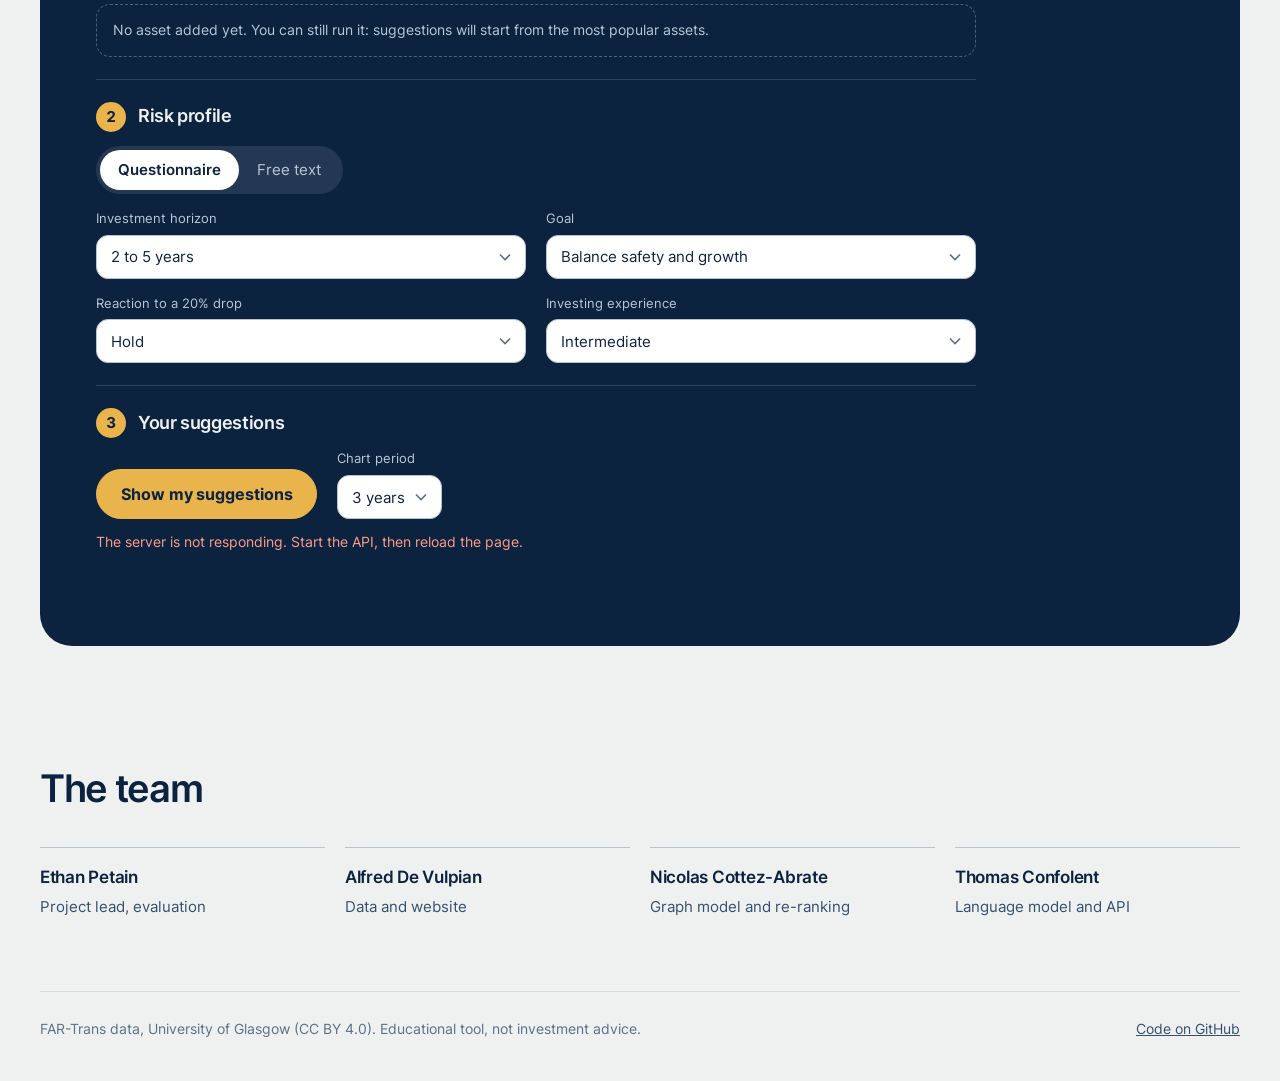
==== commit a33a6406: "feat(web): Spread by Masdaq brand, animated hero and a more polished site - Rename the product from " ====
--- a/web/index.html
+++ b/web/index.html
@@ -3,7 +3,7 @@
 <head>
 <meta charset="utf-8">
 <meta name="viewport" content="width=device-width, initial-scale=1">
-<title>Complément</title>
+<title>Spread by Masdaq</title>
 <link rel="icon" href="logo.svg" type="image/svg+xml">
 <link rel="stylesheet" href="styles.css">
 </head>
@@ -24,6 +24,8 @@
 </header>
 
 <main id="top">
+  <div class="hero-stage">
+  <canvas id="spread" aria-hidden="true"></canvas>
   <section class="hero">
     <div class="hero-copy">
       <h1 data-i18n="hero"></h1>
@@ -44,19 +46,21 @@
       <figcaption id="graph-caption"></figcaption>
     </figure>
   </section>
+  </div>
 
   <section class="facts" aria-labelledby="facts-title">
     <h2 class="visually-hidden" id="facts-title" data-i18n="facts_title"></h2>
     <dl class="facts-grid">
-      <div><dt class="num">388 048</dt><dd data-i18n="fact_tx"></dd></div>
-      <div><dt class="num">29 090</dt><dd data-i18n="fact_clients"></dd></div>
-      <div><dt class="num">320</dt><dd data-i18n="fact_assets"></dd></div>
-      <div><dt class="num">1</dt><dd data-i18n="fact_median"></dd></div>
+      <div><dt class="num" data-n="388048">388 048</dt><dd data-i18n="fact_tx"></dd></div>
+      <div><dt class="num" data-n="29090">29 090</dt><dd data-i18n="fact_clients"></dd></div>
+      <div><dt class="num" data-n="320">320</dt><dd data-i18n="fact_assets"></dd></div>
+      <div><dt class="num" data-n="1">1</dt><dd data-i18n="fact_median"></dd></div>
       <div><dt class="num" data-i18n="fact_top_v"></dt><dd data-i18n="fact_top"></dd></div>
     </dl>
   </section>
 
   <section class="method" id="method">
+    <p class="eyebrow" data-i18n="nav_method"></p>
     <h2 data-i18n="method_title"></h2>
     <p class="lede" data-i18n="method_lede"></p>
     <ol class="steps">
@@ -68,24 +72,25 @@
   </section>
 
   <section class="evidence" id="evidence">
+    <p class="eyebrow" data-i18n="nav_results"></p>
     <h2 data-i18n="ev_title"></h2>
     <p class="lede" data-i18n="ev_lede"></p>
     <div class="ev-grid">
       <figure class="card bars">
         <figcaption><b data-i18n="ev_bars_title"></b><span data-i18n="ev_bars_sub"></span></figcaption>
-        <div class="bar" style="--w: 7%; --c: var(--neutral)"><span data-i18n="m_random"></span><i></i><b class="num">0,015</b></div>
-        <div class="bar" style="--w: 84%; --c: var(--neutral)"><span data-i18n="m_popular"></span><i></i><b class="num">0,166</b></div>
-        <div class="bar" style="--w: 96%; --c: var(--r1)"><span data-i18n="m_nlgcl"></span><i></i><b class="num">0,189</b></div>
-        <div class="bar" style="--w: 100%; --c: var(--r2)"><span data-i18n="m_lightgcn"></span><i></i><b class="num">0,197</b></div>
+        <div class="bar" style="--w: 7%; --c: var(--neutral)"><span data-i18n="m_random"></span><i></i><b class="num" data-n="0.015" data-d="3">0,015</b></div>
+        <div class="bar" style="--w: 84%; --c: var(--neutral)"><span data-i18n="m_popular"></span><i></i><b class="num" data-n="0.166" data-d="3">0,166</b></div>
+        <div class="bar" style="--w: 96%; --c: var(--r1)"><span data-i18n="m_nlgcl"></span><i></i><b class="num" data-n="0.189" data-d="3">0,189</b></div>
+        <div class="bar" style="--w: 100%; --c: var(--r2)"><span data-i18n="m_lightgcn"></span><i></i><b class="num" data-n="0.197" data-d="3">0,197</b></div>
         <p data-i18n="ev_bars_note"></p>
       </figure>
       <div class="ev-side">
         <div class="card stat-big">
-          <p class="num big"><span class="hot">76 %</span> <span class="arrow" aria-hidden="true">→</span> <span class="cool">0 %</span></p>
+          <p class="num big"><span class="hot" data-pct="0.76">76 %</span> <span class="arrow" aria-hidden="true">→</span> <span class="cool" data-pct="0">0 %</span></p>
           <p data-i18n="ev_violation"></p>
         </div>
         <div class="card stat-big">
-          <p class="num big">0,217 <span class="arrow" aria-hidden="true">→</span> 0,356</p>
+          <p class="num big"><span data-n="0.217" data-d="3">0,217</span> <span class="arrow" aria-hidden="true">→</span> <span data-n="0.356" data-d="3">0,356</span></p>
           <p data-i18n="ev_suitable"></p>
         </div>
       </div>
@@ -102,6 +107,7 @@
 
   <section class="ask" id="ask">
     <div class="ask-panel">
+      <p class="eyebrow" data-i18n="eyebrow_demo"></p>
       <h2 data-i18n="ask_title"></h2>
       <form id="form" class="ask-form" autocomplete="off">
         <section class="ask-step" aria-labelledby="step-assets">
@@ -171,5 +177,6 @@
 <script src="search.js"></script>
 <script src="landing.js"></script>
 <script src="app.js"></script>
+<script src="hero.js"></script>
 </body>
 </html>
--- a/web/styles.css
+++ b/web/styles.css
@@ -1,5 +1,11 @@
-/* Complément — marble ground, Aegean ink, and the 1-7 risk scale as the only colour system.
-   Fonts are system fonts (Bahnschrift ships with Windows): the booth may have no Wi-Fi. */
+/* Spread by Masdaq — marble ground, Aegean ink, and the 1-7 risk scale as the only colour system.
+   Inter is served from web/fonts (SIL OFL), not a CDN: the booth may have no Wi-Fi. */
+@font-face { font-family: "Inter"; font-style: normal; font-weight: 100 900; font-display: swap; src: url("fonts/inter-latin.woff2") format("woff2");
+  unicode-range: U+0000-00FF, U+0131, U+0152-0153, U+02BB-02BC, U+02C6, U+02DA, U+02DC, U+0304, U+0308, U+0329, U+2000-206F, U+2074, U+20AC, U+2122, U+2191, U+2193, U+2212, U+2215, U+FEFF, U+FFFD; }
+@font-face { font-family: "Inter"; font-style: normal; font-weight: 100 900; font-display: swap; src: url("fonts/inter-latin-ext.woff2") format("woff2");
+  unicode-range: U+0100-02AF, U+0304, U+0308, U+0329, U+1E00-1E9F, U+1EF2-1EFF, U+2020, U+20A0-20AB, U+20AD-20C0, U+2113, U+2C60-2C7F, U+A720-A7FF; }
+@font-face { font-family: "Inter"; font-style: normal; font-weight: 100 900; font-display: swap; src: url("fonts/inter-greek.woff2") format("woff2");
+  unicode-range: U+0370-03FF; }
 :root {
   --ground: #EEF1F0;
   --surface: #FFFFFF;
@@ -13,10 +19,10 @@
   --up: #1F7A6F;
   --down: #C8553D;
   --accent: #E9B44C;
-  --display: "Bahnschrift Condensed", "Bahnschrift SemiCondensed", "DIN Condensed", "Roboto Condensed", "Arial Narrow", sans-serif;
-  --figures: "Bahnschrift", "DIN Alternate", "Roboto", "Segoe UI", sans-serif;
-  --sans: "Segoe UI Variable Text", "Segoe UI", -apple-system, BlinkMacSystemFont, system-ui, sans-serif;
-  --radius: 22px;
+  --display: "Inter", -apple-system, BlinkMacSystemFont, "Segoe UI", system-ui, sans-serif;
+  --figures: var(--display);
+  --sans: var(--display);
+  --radius: 20px;
   --page: min(1200px, 100% - 64px);
 }
 
@@ -26,8 +32,11 @@
 body { margin: 0; color: var(--ink); background: var(--ground); font: 16px/1.6 var(--sans); -webkit-font-smoothing: antialiased; }
 a { color: inherit; }
 :focus-visible { outline: 3px solid var(--r1); outline-offset: 3px; border-radius: 4px; }
-h1, h2, h3 { font-family: var(--display); font-weight: 700; letter-spacing: -.01em; margin: 0; }
-.num { font-family: var(--figures); font-variant-numeric: tabular-nums; }
+h1, h2, h3 { font-family: var(--display); font-weight: 600; letter-spacing: -.025em; margin: 0; }
+.num { font-family: var(--figures); font-variant-numeric: tabular-nums; letter-spacing: -.01em; }
+.eyebrow { display: inline-flex; align-items: center; gap: 10px; margin: 0 0 18px; font: 600 13px var(--sans);
+  letter-spacing: .12em; text-transform: uppercase; color: var(--ink-2); }
+.eyebrow::before { content: ""; width: 18px; height: 2px; border-radius: 2px; background: var(--r1); }
 .muted { color: var(--muted); }
 .up { color: var(--up); } .down { color: var(--down); }
 .visually-hidden { position: absolute; width: 1px; height: 1px; overflow: hidden; clip: rect(0 0 0 0); white-space: nowrap; }
@@ -37,11 +46,11 @@
 .glass, .card {
   background: var(--surface);
   border: 1px solid var(--line);
-  box-shadow: 0 1px 0 rgba(12, 35, 64, .03), 0 24px 48px -32px rgba(12, 35, 64, .28);
+  box-shadow: 0 1px 2px rgba(12, 35, 64, .04), 0 18px 40px -28px rgba(12, 35, 64, .22);
 }
 .btn {
   display: inline-flex; align-items: center; justify-content: center; gap: 8px; min-height: 44px;
-  font: 600 15px var(--sans); color: var(--ink); cursor: pointer; white-space: nowrap; text-decoration: none;
+  font: 550 15px var(--sans); color: var(--ink); letter-spacing: -.005em; cursor: pointer; white-space: nowrap; text-decoration: none;
   padding: 10px 18px; border-radius: 999px; background: var(--surface); border: 1.5px solid var(--line-strong);
   transition: background .15s, border-color .15s, transform .15s;
 }
@@ -59,10 +68,12 @@
 .top {
   position: sticky; top: 0; z-index: 20; display: flex; justify-content: space-between; align-items: center; gap: 16px;
   padding: 14px max(32px, (100% - 1200px) / 2); background: rgba(238, 241, 240, .86); backdrop-filter: blur(14px);
-  border-bottom: 1px solid transparent; transition: border-color .2s;
-}
-.brand { display: flex; align-items: center; gap: 10px; font: 700 21px var(--display); text-decoration: none; }
+  border-bottom: 1px solid rgba(12, 35, 64, .08); transition: border-color .2s;
+}
+.brand { display: flex; align-items: center; gap: 10px; font: 650 20px var(--display); letter-spacing: -.035em; text-decoration: none; }
 .brand svg { width: 26px; height: 26px; }
+.brand [data-brand] { display: inline-flex; align-items: baseline; gap: 6px; }
+.brand [data-brand] small { font: 500 12px var(--sans); letter-spacing: 0; color: var(--muted); }
 .nav-links { display: flex; align-items: center; gap: 22px; font-size: 15px; flex-wrap: wrap; justify-content: flex-end; }
 .nav-links > a:not(.btn) { color: var(--ink-2); text-decoration: none; }
 .nav-links > a:not(.btn):hover, .nav-links a[aria-current="page"] { color: var(--ink); text-decoration: underline; text-underline-offset: 5px; }
@@ -75,7 +86,7 @@
   display: grid; grid-template-columns: minmax(0, 1fr) minmax(0, 1.08fr); gap: 56px; align-items: center;
 }
 .hero-copy { display: grid; gap: 26px; justify-items: start; }
-.hero h1 { font-size: clamp(56px, 7.4vw, 104px); line-height: .9; max-width: 9ch; }
+.hero h1 { font-size: clamp(46px, 6vw, 86px); font-weight: 560; line-height: 1; letter-spacing: -.045em; max-width: 11ch; }
 .hero .sub { margin: 0; font-size: clamp(17px, 1.5vw, 20px); color: var(--ink-2); max-width: 36ch; }
 .cta { display: flex; gap: 12px; flex-wrap: wrap; }
 .disclaimer { margin: 0; font-size: 13px; color: var(--muted); }
@@ -108,44 +119,105 @@
 .ceiling-control input { width: 100%; accent-color: var(--ink); height: 44px; }
 .graph-card figcaption { font-size: 13px; line-height: 1.5; color: var(--muted); margin-top: 4px; }
 
+/* ---------- Hero stage: a night scene where the spread of possible paths fans out ---------- */
+.hero-stage {
+  position: relative; isolation: isolate; overflow: hidden; color: var(--ground);
+  margin-top: calc(-1 * var(--top-h, 72px)); padding-top: var(--top-h, 72px);
+  background: radial-gradient(110% 90% at 8% 88%, #12365E 0%, #0A1C32 42%, #050D18 100%);
+}
+#spread { position: absolute; inset: 0; width: 100%; height: 100%; z-index: -1; display: block; }
+.hero-stage::after {  /* keeps the copy readable and melts the scene into the facts band */
+  content: ""; position: absolute; inset: 0; z-index: -1; pointer-events: none;
+  background: linear-gradient(90deg, rgba(5, 13, 24, .68) 0%, rgba(5, 13, 24, .3) 40%, transparent 62%),
+              linear-gradient(180deg, transparent 72%, var(--ink) 100%);
+}
+.hero-stage::before {  /* film grain */
+  content: ""; position: absolute; inset: 0; z-index: 0; pointer-events: none; opacity: .09; mix-blend-mode: overlay;
+  background: url("data:image/svg+xml,%3Csvg xmlns='http://www.w3.org/2000/svg' width='180' height='180'%3E%3Cfilter id='n'%3E%3CfeTurbulence type='fractalNoise' baseFrequency='.9' numOctaves='2' stitchTiles='stitch'/%3E%3C/filter%3E%3Crect width='100%25' height='100%25' filter='url(%23n)'/%3E%3C/svg%3E");
+}
+.hero-stage .hero { position: relative; z-index: 1; }
+.hero-stage .hero-copy { transform: translateY(calc(var(--p, 0) * 90px)); opacity: calc(1 - var(--p, 0) * 1.3); }
+.hero-stage h1 { color: #F4F7F8; text-shadow: 0 2px 30px rgba(5, 13, 24, .6); }
+.hero-stage .sub { color: #C3D0DD; }
+.hero-stage .disclaimer { color: #8BA0B5; }
+.hero-stage .btn.primary { background: var(--ground); color: var(--ink); border-color: var(--ground); }
+.hero-stage .btn.primary:hover { background: #fff; border-color: #fff; }
+.hero-stage .btn.ghost { color: var(--ground); border-color: rgba(238, 241, 240, .45); backdrop-filter: blur(6px); }
+.hero-stage .btn.ghost:hover { border-color: var(--ground); }
+
+/* Headline word by word, from blur to sharp; the rest of the copy rises after it. */
+.hero h1 .word { display: inline-block; animation: word-in 1.1s calc(.15s + var(--i) * .09s) both cubic-bezier(.2, .8, .2, 1); }
+@keyframes word-in { from { opacity: 0; transform: translateY(.4em); filter: blur(14px); } }
+.hero-copy > :not(h1) { animation: rise .9s both cubic-bezier(.2, .8, .2, 1); }
+.hero-copy > .sub { animation-delay: .65s; }
+.hero-copy > .cta { animation-delay: .8s; }
+.hero-copy > .disclaimer { animation-delay: .95s; }
+@keyframes rise { from { opacity: 0; transform: translateY(18px); } }
+
+/* The graph card floats up in perspective, then drifts gently against the pointer. */
+.hero-stage .graph-card {
+  color: var(--ink); border-color: rgba(255, 255, 255, .5);
+  transform: translate(var(--tx, 0px), var(--ty, 0px));  /* 2D only: a 3D transform at rest blurs the card's text */
+  transition: transform .6s cubic-bezier(.2, .8, .2, 1);
+  box-shadow: 0 60px 120px -50px rgba(0, 0, 0, .8), 0 0 90px -30px rgba(91, 155, 230, .55);
+  animation: card-in 1.4s .45s backwards cubic-bezier(.2, .8, .2, 1);
+}
+@keyframes card-in { from { opacity: 0; transform: perspective(1400px) rotateX(18deg) translateY(80px) scale(.94); } }
+
+/* Top bar at night while it sits over the stage. */
+.top { transition: background .3s, color .3s, border-color .3s; }
+.top.on-dark { background: rgba(5, 13, 24, .38); color: var(--ground); border-bottom-color: rgba(238, 241, 240, .08); }
+.top.on-dark .nav-links > a:not(.btn) { color: #C3D0DD; }
+.top.on-dark .nav-links > a:not(.btn):hover { color: #fff; }
+.top.on-dark .btn.lang { background: transparent; color: var(--ground); border-color: rgba(238, 241, 240, .35); }
+.top.on-dark .btn.primary { background: var(--ground); color: var(--ink); border-color: var(--ground); }
+.top.on-dark .brand [data-brand] small { color: #9FB2C6; }
+
 /* ---------- Data facts band ---------- */
 .facts { background: var(--ink); color: var(--ground); }
 .facts-grid { width: var(--page); margin: 0 auto; padding: 44px 0; display: grid; grid-template-columns: repeat(5, minmax(0, 1fr)); gap: 28px; }
 .facts-grid div { display: grid; gap: 6px; align-content: start; }
-.facts-grid dt { font-size: clamp(30px, 3vw, 42px); font-weight: 600; line-height: 1; }
+.facts-grid dt { font-size: clamp(28px, 2.8vw, 40px); font-weight: 550; line-height: 1; letter-spacing: -.035em; }
 .facts-grid dd { margin: 0; font-size: 14px; line-height: 1.45; color: #B9C7D6; }
 
 /* ---------- Sections ---------- */
 .method, .evidence, .team { width: var(--page); margin: 0 auto; }
 .method { padding: 112px 0 40px; }
 .evidence { padding: 88px 0 40px; }
-.method h2, .evidence h2, .ask h2 { font-size: clamp(38px, 4.6vw, 60px); line-height: 1; max-width: 18ch; }
+.method h2, .evidence h2, .ask h2 { font-size: clamp(32px, 3.6vw, 50px); line-height: 1.06; letter-spacing: -.035em; max-width: 20ch; }
 .lede { margin: 16px 0 44px; font-size: 18px; color: var(--ink-2); max-width: 60ch; }
 
 .steps { list-style: none; margin: 0; padding: 0; display: grid; grid-template-columns: repeat(4, minmax(0, 1fr)); gap: 20px; counter-reset: none; }
 .steps li { background: var(--surface); border-radius: var(--radius); padding: 24px 24px 28px; display: grid; gap: 12px; align-content: start;
-  border: 1px solid var(--line); box-shadow: inset 0 6px 0 var(--c); }
-.step-n { font-size: 14px; color: var(--muted); padding-top: 6px; }
-.steps h3 { font-size: 27px; line-height: 1.05; }
+  border: 1px solid var(--line); transition: translate .3s cubic-bezier(.2, .8, .2, 1), border-color .3s, box-shadow .3s; }
+.steps li:hover { translate: 0 -3px; border-color: var(--line-strong); box-shadow: 0 22px 40px -30px rgba(12, 35, 64, .35); }
+.step-n { display: inline-flex; align-items: center; gap: 8px; font-size: 13px; font-weight: 550; color: var(--muted); }
+.step-n::before { content: ""; width: 8px; height: 8px; border-radius: 50%; background: var(--c); box-shadow: 0 0 0 4px color-mix(in srgb, var(--c) 18%, transparent); }
+.steps h3 { font-size: 20px; line-height: 1.2; letter-spacing: -.02em; }
 .steps p { margin: 0; font-size: 15px; line-height: 1.55; color: var(--ink-2); }
 
 .ev-grid { display: grid; grid-template-columns: minmax(0, 1.2fr) minmax(0, 1fr); gap: 20px; }
 .card { border-radius: var(--radius); padding: 28px; margin: 0; }
 .bars { display: grid; gap: 14px; align-content: start; }
 .bars figcaption { display: grid; gap: 2px; margin-bottom: 10px; }
-.bars figcaption b { font-size: 17px; }
+.bars figcaption b { font-size: 17px; font-weight: 600; letter-spacing: -.015em; }
 .bars figcaption span { font-size: 14px; color: var(--muted); }
 .bar { display: grid; grid-template-columns: 170px minmax(0, 1fr) 56px; gap: 14px; align-items: center; font-size: 15px; }
-.bar i { height: 26px; border-radius: 6px; background: linear-gradient(90deg, var(--c) var(--w), #E3E8EC var(--w)); }
+.bar i { position: relative; height: 22px; border-radius: 6px; background: #E6EBEE; overflow: hidden; }
+.bar i::after { content: ""; position: absolute; inset: 0 auto 0 0; width: var(--w); border-radius: 6px; background: var(--c); transform-origin: left;
+  transition: transform 1.2s cubic-bezier(.2, .8, .2, 1); }
+.bar:nth-of-type(2) i::after { transition-delay: .1s; } .bar:nth-of-type(3) i::after { transition-delay: .2s; } .bar:nth-of-type(4) i::after { transition-delay: .3s; }
+.js-reveal .bars:not(.in) .bar i::after { transform: scaleX(0); }
 .bar b { font-size: 17px; font-weight: 600; text-align: right; }
 .bars p { margin: 10px 0 0; font-size: 14px; line-height: 1.55; color: var(--ink-2); }
 .ev-side { display: grid; gap: 20px; }
 .stat-big p { margin: 0; font-size: 15px; line-height: 1.55; color: var(--ink-2); }
-.stat-big p.big { font-size: clamp(44px, 5vw, 64px); font-weight: 600; line-height: 1; color: var(--ink); margin-bottom: 14px; }
+.stat-big p.big { font-size: clamp(42px, 4.6vw, 60px); font-weight: 550; letter-spacing: -.045em; line-height: 1; color: var(--ink); margin-bottom: 14px; }
 .stat-big .hot { color: var(--r6); } .stat-big .cool { color: var(--r2); }
 .stat-big .arrow { color: var(--muted); font-size: .55em; vertical-align: .2em; }
-.limits { margin-top: 20px; border: 1.5px solid var(--ink); border-radius: var(--radius); padding: 26px 28px; }
-.limits h3 { font-size: 26px; margin-bottom: 10px; }
+.limits { margin-top: 20px; border: 1px solid var(--line-strong); border-radius: var(--radius); padding: 26px 28px; background: rgba(255, 255, 255, .45); }
+.limits h3 { font-size: 19px; margin-bottom: 12px; letter-spacing: -.02em; }
+.limits li::marker { color: var(--r6); }
 .limits ul { margin: 0; padding-left: 20px; display: grid; gap: 6px; color: var(--ink-2); font-size: 15px; }
 
 /* ---------- Demo panel ---------- */
@@ -163,7 +235,9 @@
 .ask-form { display: grid; gap: 0; width: min(880px, 100%); }
 .ask-step { padding: 22px 0; border-top: 1px solid rgba(238, 241, 240, .16); }
 .ask-step:first-child { border-top: 0; padding-top: 0; }
-.ask-step h3 { display: flex; align-items: center; gap: 12px; margin: 0 0 6px; font-size: 19px; color: var(--ground); }
+.ask-step h3 { display: flex; align-items: center; gap: 12px; margin: 0 0 6px; font-size: 18px; letter-spacing: -.02em; color: var(--ground); }
+.ask-panel .eyebrow { color: #B9C7D6; }
+.ask-panel .eyebrow::before { background: var(--accent); }
 .step-dot { display: inline-grid; place-items: center; width: 30px; height: 30px; border-radius: 999px; background: var(--accent); color: var(--ink); font-size: 15px; font-weight: 700; flex: none; }
 .ask-step > .hint { margin: 0 0 14px; }
 
@@ -247,7 +321,7 @@
 .row + .row { border-top: 1px solid var(--line); }
 .row:hover { background: #F4F7F8; }
 .row .rank { color: var(--muted); font-size: 16px; }
-.row .name { line-height: 1.35; font-weight: 600; }
+.row .name { line-height: 1.35; font-weight: 550; letter-spacing: -.01em; }
 .row .name small { display: block; color: var(--muted); font-size: 12px; font-weight: 400; margin-top: 2px; }
 .row .risk { justify-self: start; display: inline-flex; align-items: center; gap: 6px; padding: 4px 12px 4px 4px; border-radius: 999px; background: #E8EEF2; color: var(--ink-2); font-size: 12px; }
 .row .risk br { display: none; }
@@ -267,17 +341,17 @@
 
 /* ---------- Team and footer ---------- */
 .team { padding: 88px 0 72px; }
-.team h2 { font-size: 40px; margin-bottom: 28px; }
+.team h2 { font-size: clamp(28px, 3vw, 40px); letter-spacing: -.035em; margin-bottom: 28px; }
 .team ul { list-style: none; margin: 0; padding: 0; display: grid; grid-template-columns: repeat(4, minmax(0, 1fr)); gap: 20px; }
-.team li { border-top: 2px solid var(--ink); padding-top: 14px; display: grid; gap: 4px; }
-.team b { font-size: 18px; }
+.team li { border-top: 1px solid var(--line-strong); padding-top: 16px; display: grid; gap: 4px; }
+.team b { font-size: 17px; font-weight: 600; letter-spacing: -.015em; }
 .team span { color: var(--ink-2); font-size: 15px; }
 footer.site { width: var(--page); margin: 0 auto; border-top: 1px solid var(--line); padding: 26px 0 40px; display: flex; justify-content: space-between; gap: 16px; flex-wrap: wrap; color: var(--muted); font-size: 14px; }
 footer.site a { color: var(--ink-2); }
 
 /* ---------- Catalogue ---------- */
 .catalog { width: min(1000px, 100% - 48px); margin: 0 auto; padding: 56px 0 100px; }
-.catalog h1, .asset h1 { font-size: clamp(42px, 5.4vw, 68px); line-height: .95; margin: 0 0 12px; }
+.catalog h1, .asset h1 { font-size: clamp(34px, 4.4vw, 54px); line-height: 1.04; letter-spacing: -.04em; margin: 0 0 12px; }
 .catalog .lede { margin: 0 0 28px; }
 .catalog .search { border: 1px solid var(--line); }
 .filters { display: flex; gap: 8px; flex-wrap: wrap; margin: 16px 0 18px; }
@@ -293,8 +367,8 @@
 .asset .meta { color: var(--ink-2); margin: 0 0 30px; font-size: 16px; }
 .chart-card { border-radius: var(--radius); padding: 24px 24px 14px; }
 .chart-top { display: flex; justify-content: space-between; align-items: flex-start; gap: 16px; flex-wrap: wrap; margin-bottom: 16px; }
-.big-change { font-size: 46px; font-weight: 600; line-height: 1; }
-.big-change small { display: block; font: 400 13px var(--sans); color: var(--muted); margin-top: 8px; }
+.big-change { font-size: 46px; font-weight: 550; letter-spacing: -.04em; line-height: 1; }
+.big-change small { display: block; font: 400 13px var(--sans); letter-spacing: 0; color: var(--muted); margin-top: 8px; }
 .ranges { display: flex; gap: 4px; padding: 4px; border-radius: 999px; background: #E8EEF2; }
 .ranges button { min-height: 36px; font-size: 13px; padding: 6px 14px; border-color: transparent; background: none; }
 .ranges button[aria-pressed="true"] { background: var(--surface); border-color: var(--line-strong); }
@@ -310,6 +384,11 @@
 .why h2 { font-size: 24px; margin: 0 0 10px; }
 .why ul { margin: 0; padding-left: 18px; color: var(--ink-2); display: grid; gap: 4px; font-size: 15px; }
 
+/* ---------- Sections fade up as they come into view (only once JS has marked the page) ---------- */
+.js-reveal .reveal { opacity: 0; transform: translateY(26px); transition: opacity .9s cubic-bezier(.2, .8, .2, 1) var(--d, 0s), transform .9s cubic-bezier(.2, .8, .2, 1) var(--d, 0s),
+  translate .3s cubic-bezier(.2, .8, .2, 1), border-color .3s, box-shadow .3s; }
+.js-reveal .reveal.in { opacity: 1; transform: none; }
+
 /* ---------- Small screens ---------- */
 @media (max-width: 960px) {
   .hero { grid-template-columns: 1fr; min-height: 0; padding-top: 32px; }
@@ -320,6 +399,7 @@
 }
 @media (max-width: 700px) {
   :root { --page: calc(100% - 32px); }
+  .hero-stage::after { background: linear-gradient(180deg, rgba(5, 13, 24, .62) 0%, rgba(5, 13, 24, .5) 55%, rgba(5, 13, 24, .2) 75%, var(--ink) 100%); }
   .top { padding: 12px 16px; }
   .nav-links > a:not(.btn) { display: none; }
   .nav-links { flex-wrap: nowrap; gap: 8px; }
@@ -343,5 +423,9 @@
 @media (prefers-reduced-motion: reduce) {
   html { scroll-behavior: auto; }
   .graph.ready .g-client, .graph.ready .g-edge, .graph.ready .g-dot { animation: none; }
+  .hero h1 .word, .hero-copy > :not(h1), .hero-stage .graph-card { animation: none; }
+  .hero-stage .hero-copy { transform: none; opacity: 1; }
+  .js-reveal .reveal { opacity: 1; transform: none; }
+  .js-reveal .bars:not(.in) .bar i::after { transform: none; }
   * { transition: none !important; }
 }
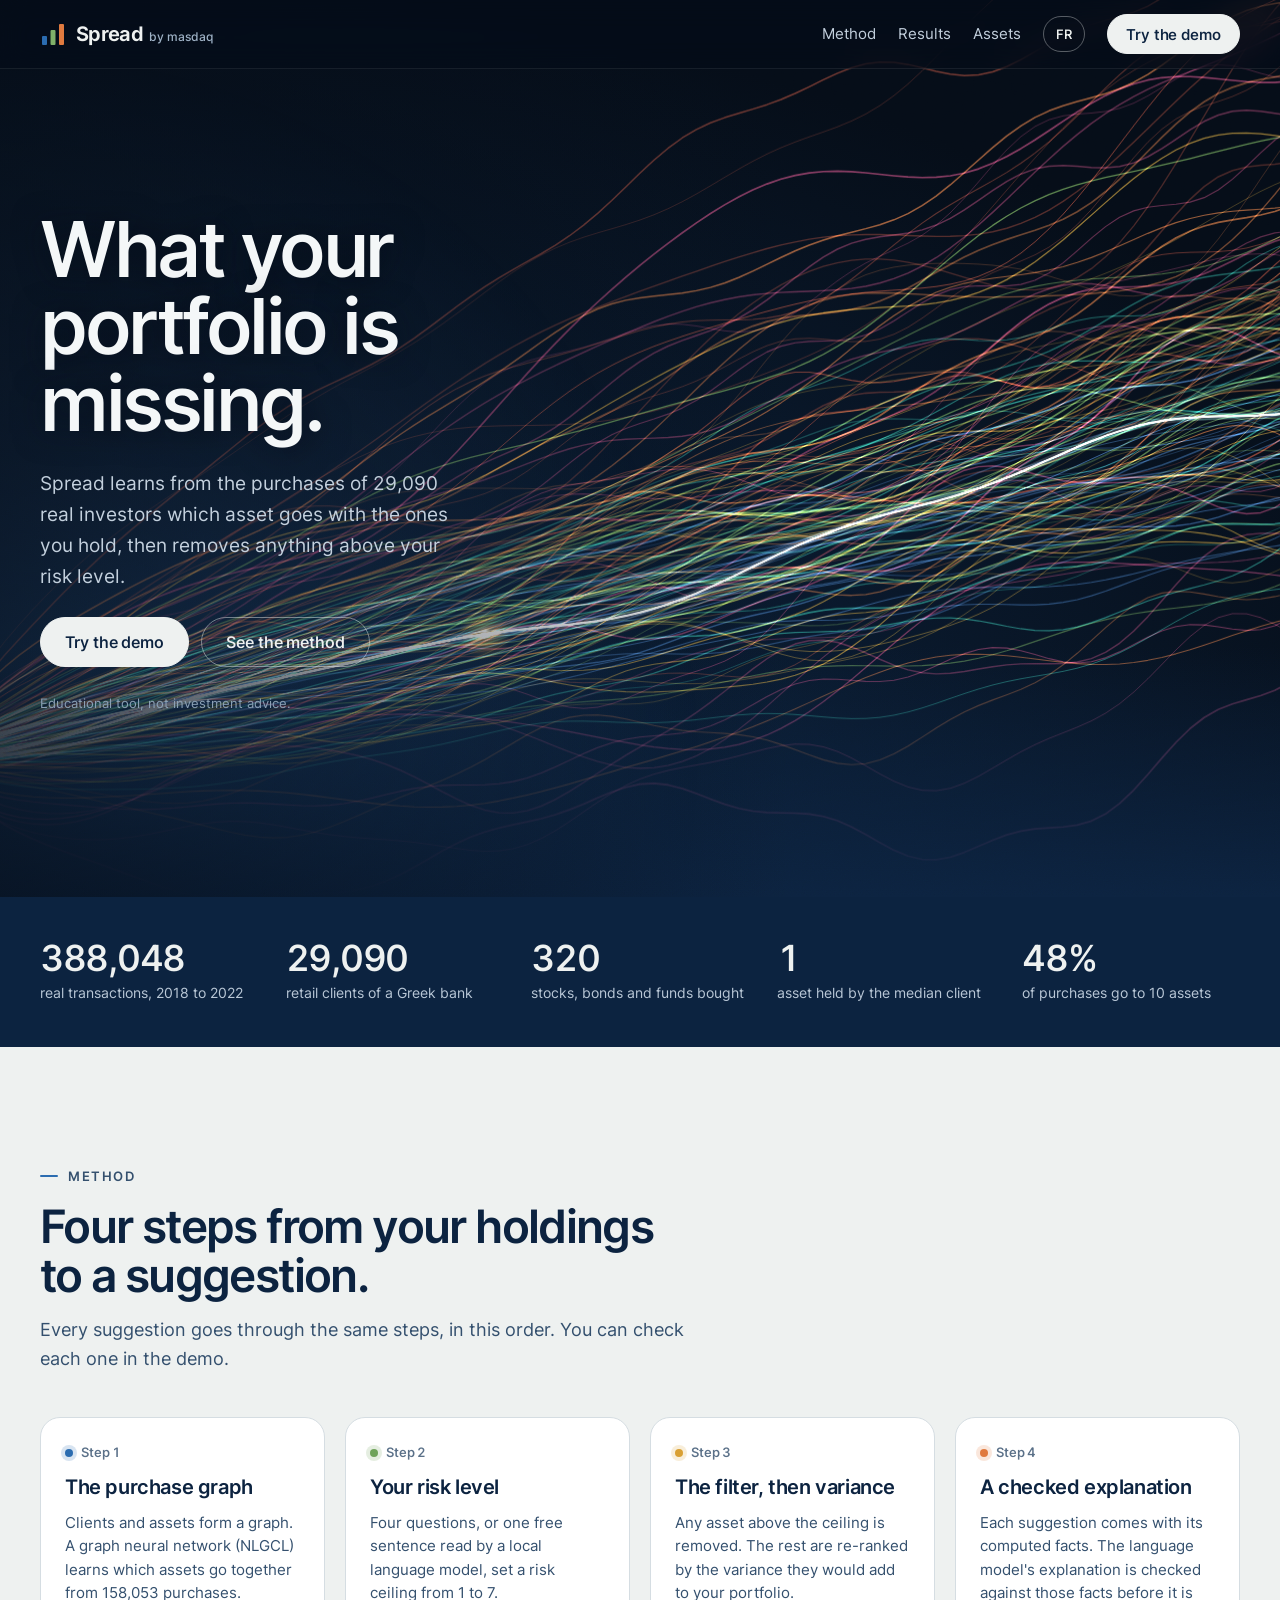
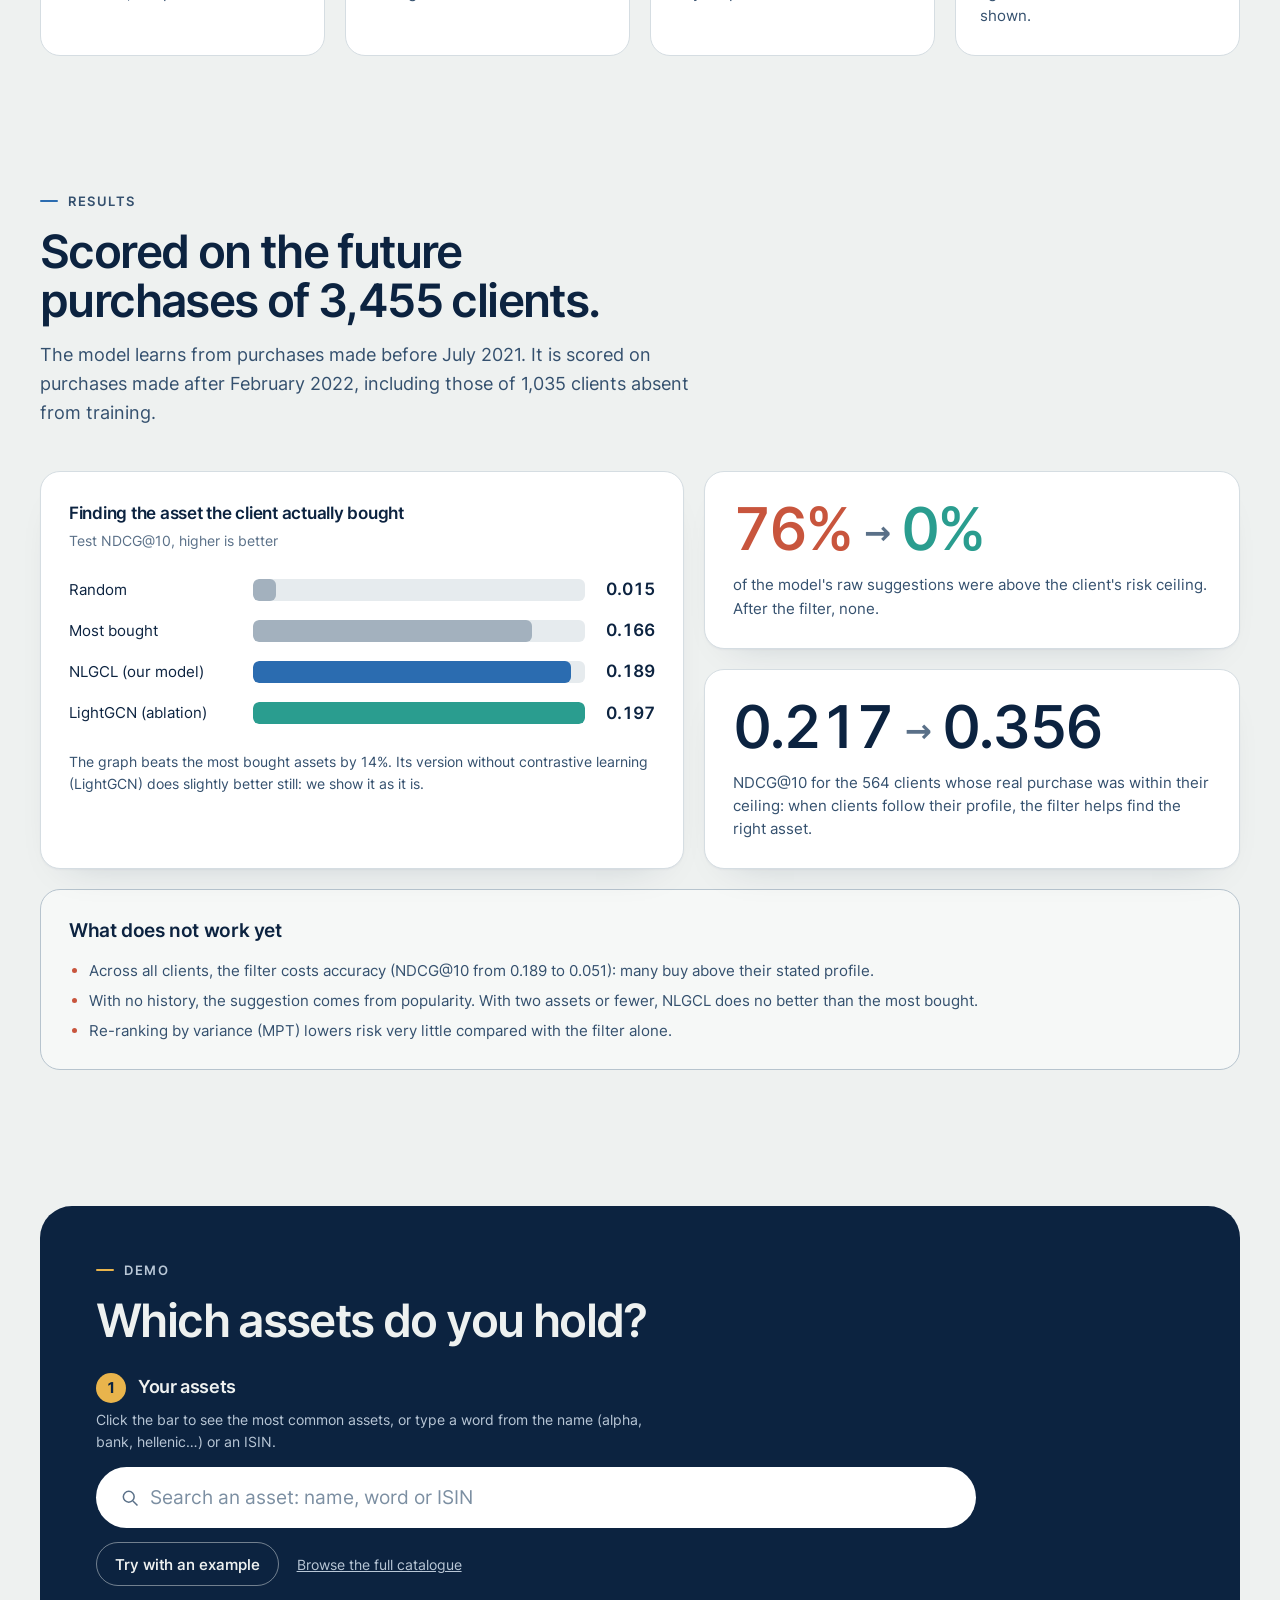
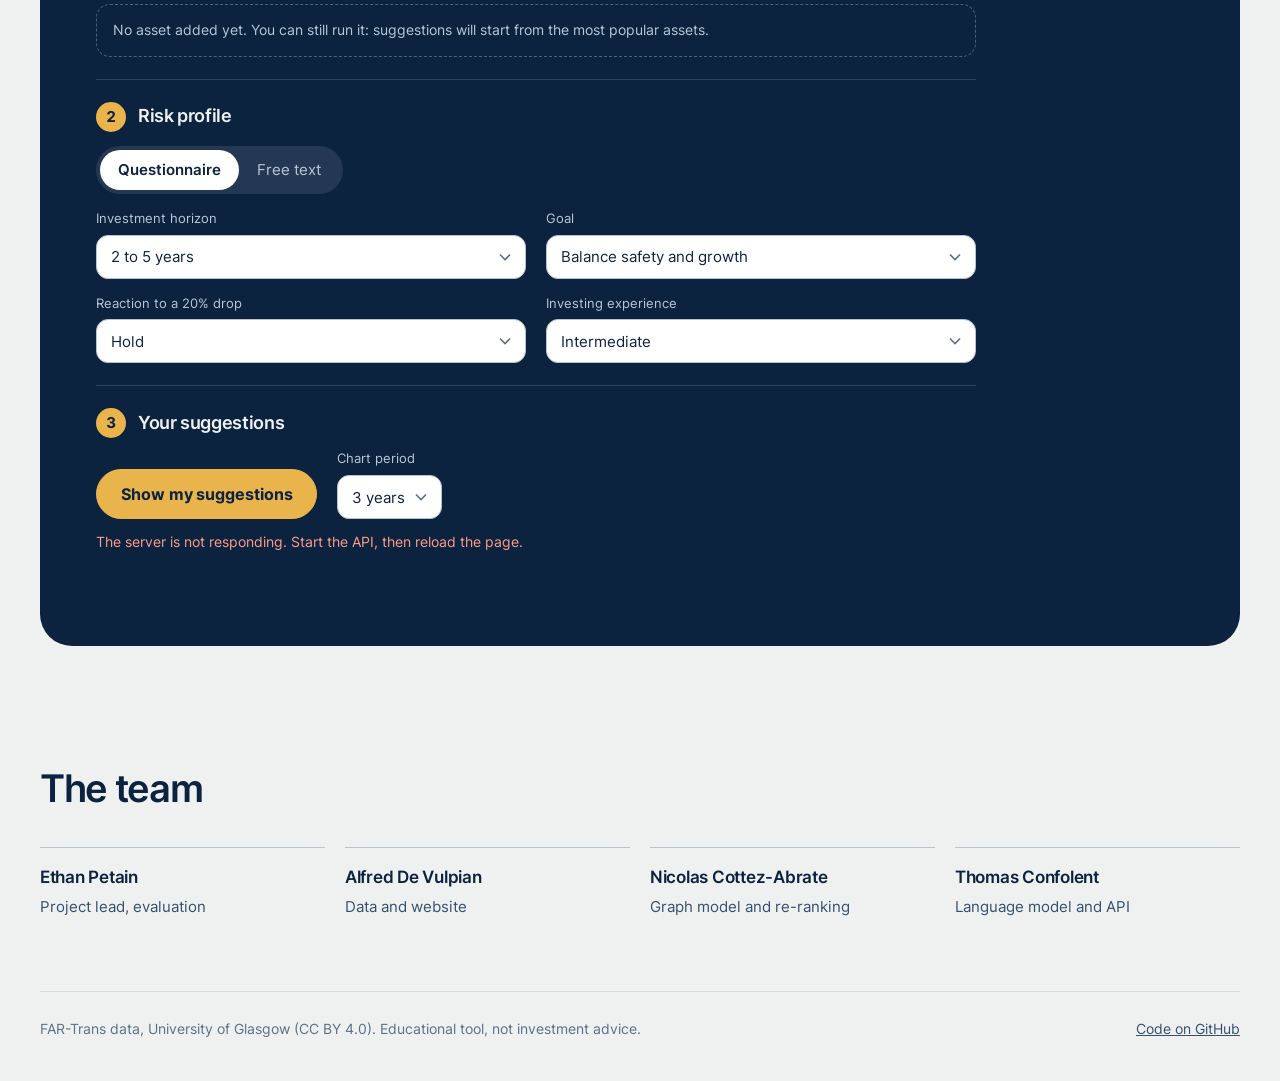
==== commit 9fd318b8: "remove Streamlit and build.py, port the PEA view to the site, add --skip-ablation and run scripts" ====
--- a/web/index.html
+++ b/web/index.html
@@ -159,6 +159,30 @@
 
   <section class="results" id="results" hidden aria-live="polite"></section>
 
+  <section class="pea" id="pea">
+    <p class="eyebrow">PEA</p>
+    <h2 data-i18n="pea_title"></h2>
+    <p class="lede" data-i18n="pea_lede"></p>
+    <div class="pea-grid">
+      <div class="card pea-controls">
+        <label class="pea-field"><span data-i18n="pea_held"></span>
+          <span class="pea-add"><select id="pea-pick" data-i18n-label="pea_held"></select>
+          <button class="btn ghost" type="button" id="pea-add" data-i18n="pea_add"></button></span>
+        </label>
+        <div class="pea-held" id="pea-held"></div>
+        <label class="pea-field"><span data-i18n="pea_candidate"></span><select id="pea-candidate"></select></label>
+        <label class="pea-field"><span><span data-i18n="pea_share"></span> : <b class="num" id="pea-share-value"></b></span>
+          <input type="range" id="pea-share" min="5" max="50" step="5" value="10"></label>
+      </div>
+      <div class="card pea-chart" aria-live="polite">
+        <p class="pea-legend"><span class="before" data-i18n="pea_before"></span><span class="after" data-i18n="pea_after"></span></p>
+        <div class="pea-bars" id="pea-bars"></div>
+        <div class="pea-facts" id="pea-facts"></div>
+        <p class="pea-note" data-i18n="pea_note"></p>
+      </div>
+    </div>
+  </section>
+
   <section class="team" id="team">
     <h2 data-i18n="team_title"></h2>
     <ul>
@@ -177,6 +201,7 @@
 <script src="search.js"></script>
 <script src="landing.js"></script>
 <script src="app.js"></script>
+<script src="pea.js"></script>
 <script src="hero.js"></script>
 </body>
 </html>
--- a/web/styles.css
+++ b/web/styles.css
@@ -429,3 +429,36 @@
   .js-reveal .bars:not(.in) .bar i::after { transform: none; }
   * { transition: none !important; }
 }
+
+/* ---------- PEA view: country exposure before / after adding an ETF ---------- */
+.pea { width: var(--page); margin: 0 auto; padding: 88px 0 40px; }
+.pea h2 { font-size: clamp(32px, 3.6vw, 50px); line-height: 1.06; letter-spacing: -.035em; max-width: 20ch; margin: 0; }
+.pea-grid { display: grid; grid-template-columns: minmax(0, 1fr) minmax(0, 1.4fr); gap: 20px; align-items: start; }
+.pea .card { background: var(--surface); border: 1px solid var(--line); }
+.pea-controls { display: grid; gap: 18px; }
+.pea-field { display: grid; gap: 8px; font-size: 14px; color: var(--ink-2); }
+.pea-field select { font: 15px var(--sans); color: var(--ink); background: var(--ground); border: 1px solid var(--line-strong); border-radius: 10px; padding: 10px 12px; min-width: 0; }
+.pea-field input[type="range"] { accent-color: var(--ink); width: 100%; }
+.pea-add { display: grid; grid-template-columns: minmax(0, 1fr) auto; gap: 8px; }
+.pea-held { display: grid; gap: 8px; }
+.pea-row { display: grid; grid-template-columns: minmax(0, 1fr) 10ch auto; gap: 10px; align-items: center; font-size: 14px; }
+.pea-row input { font: 15px var(--figures); color: var(--ink); border: 1px solid var(--line-strong); background: var(--ground); border-radius: 10px; padding: 8px 10px; width: 100%; }
+.pea-row .remove { background: none; border: 0; color: var(--muted); cursor: pointer; font-size: 20px; min-width: 36px; min-height: 36px; border-radius: 999px; }
+.pea-row .remove:hover { color: var(--ink); background: #E8EEF2; }
+.pea-legend { display: flex; gap: 18px; margin: 0 0 16px; font-size: 14px; color: var(--ink-2); }
+.pea-legend span::before { content: ""; display: inline-block; width: 10px; height: 10px; border-radius: 3px; margin-right: 8px; }
+.pea-legend .before::before { background: var(--neutral); } .pea-legend .after::before { background: var(--r1); }
+.pea-bars { display: grid; gap: 12px; }
+.pea-country { display: grid; grid-template-columns: 130px minmax(0, 1fr) 110px; gap: 14px; align-items: center; font-size: 15px; }
+.pea-pair { display: grid; gap: 4px; }
+.pea-bar { display: block; height: 9px; border-radius: 5px; background: #E6EBEE; overflow: hidden; }
+.pea-bar i { display: block; height: 100%; border-radius: 5px; }
+.pea-bar.before i { background: var(--neutral); } .pea-bar.after i { background: var(--r1); }
+.pea-val { text-align: right; color: var(--ink-2); font-size: 14px; }
+.pea-facts { margin-top: 18px; font-size: 15px; color: var(--ink-2); display: grid; gap: 2px; }
+.pea-facts p { margin: 0; }
+.pea-note { margin: 16px 0 0; font-size: 13px; color: var(--muted); }
+@media (max-width: 960px) {
+  .pea-grid { grid-template-columns: 1fr; }
+  .pea-country { grid-template-columns: 100px minmax(0, 1fr) 90px; }
+}
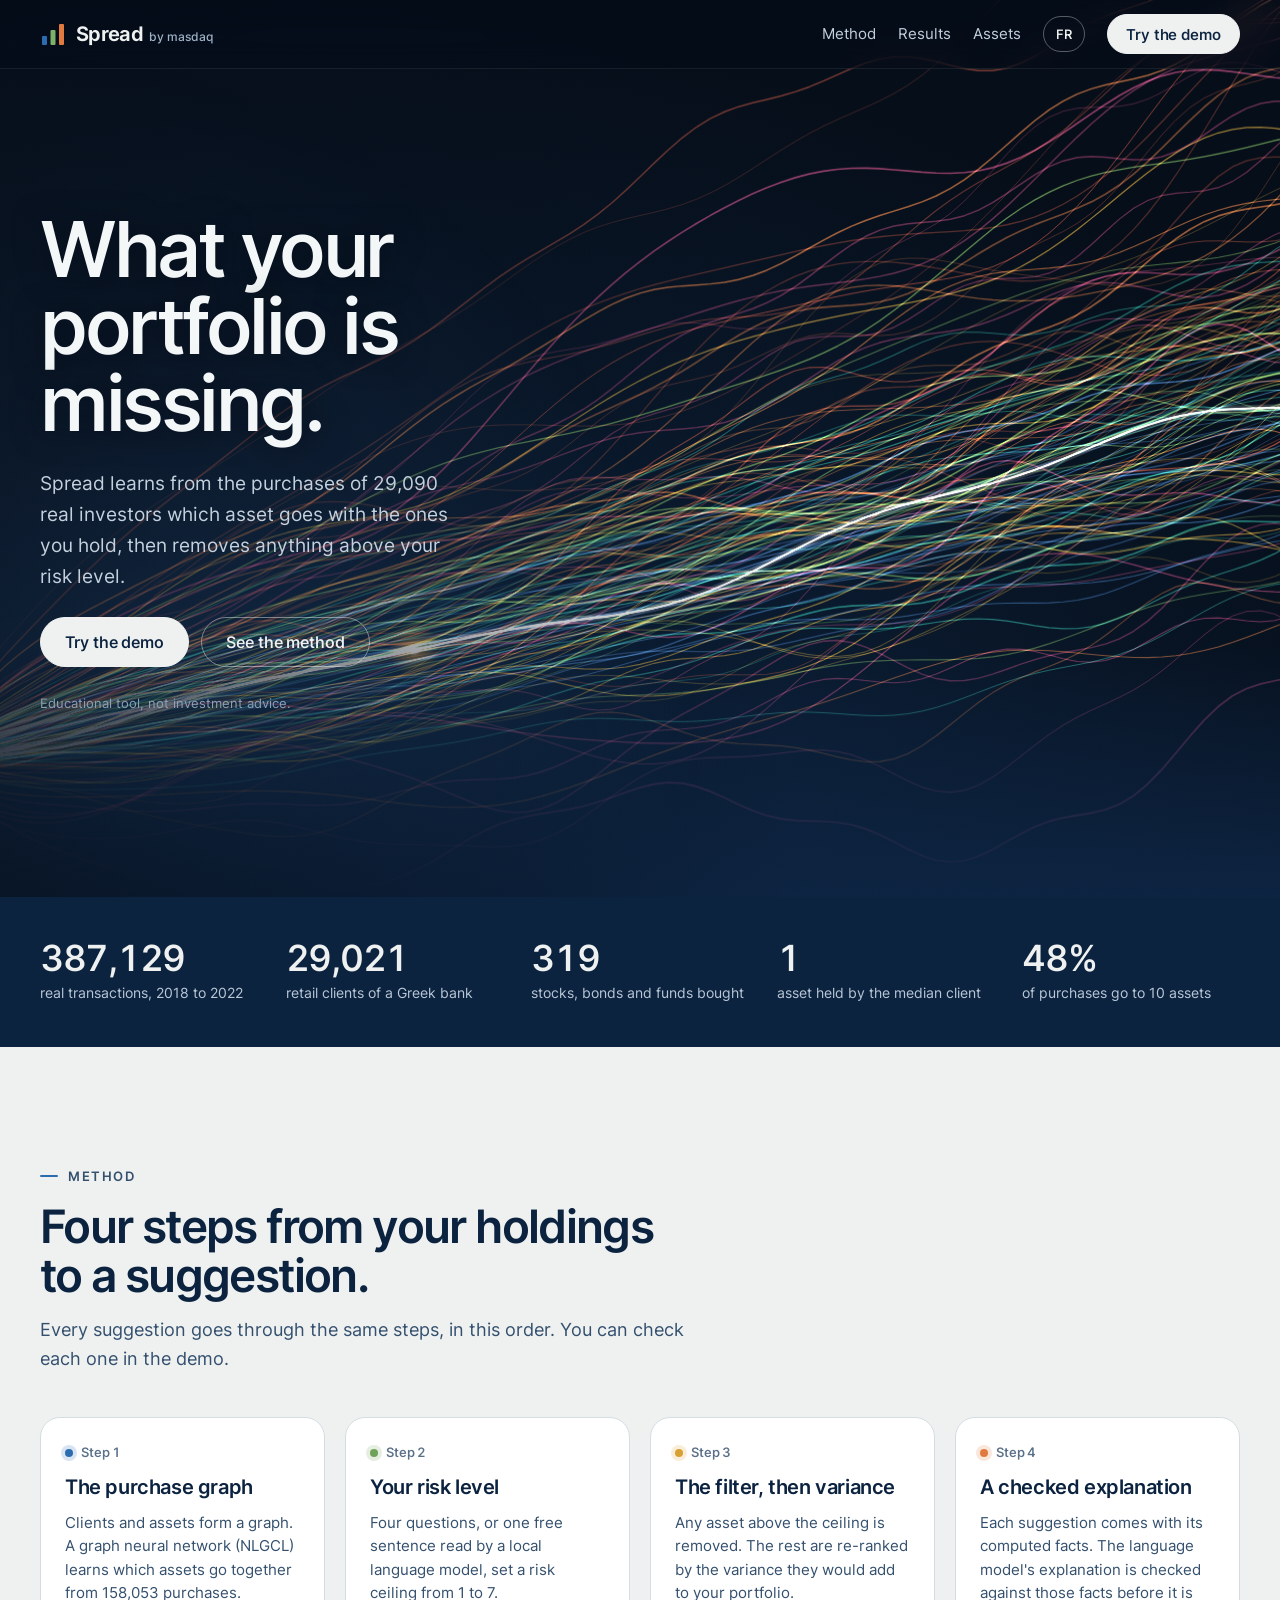
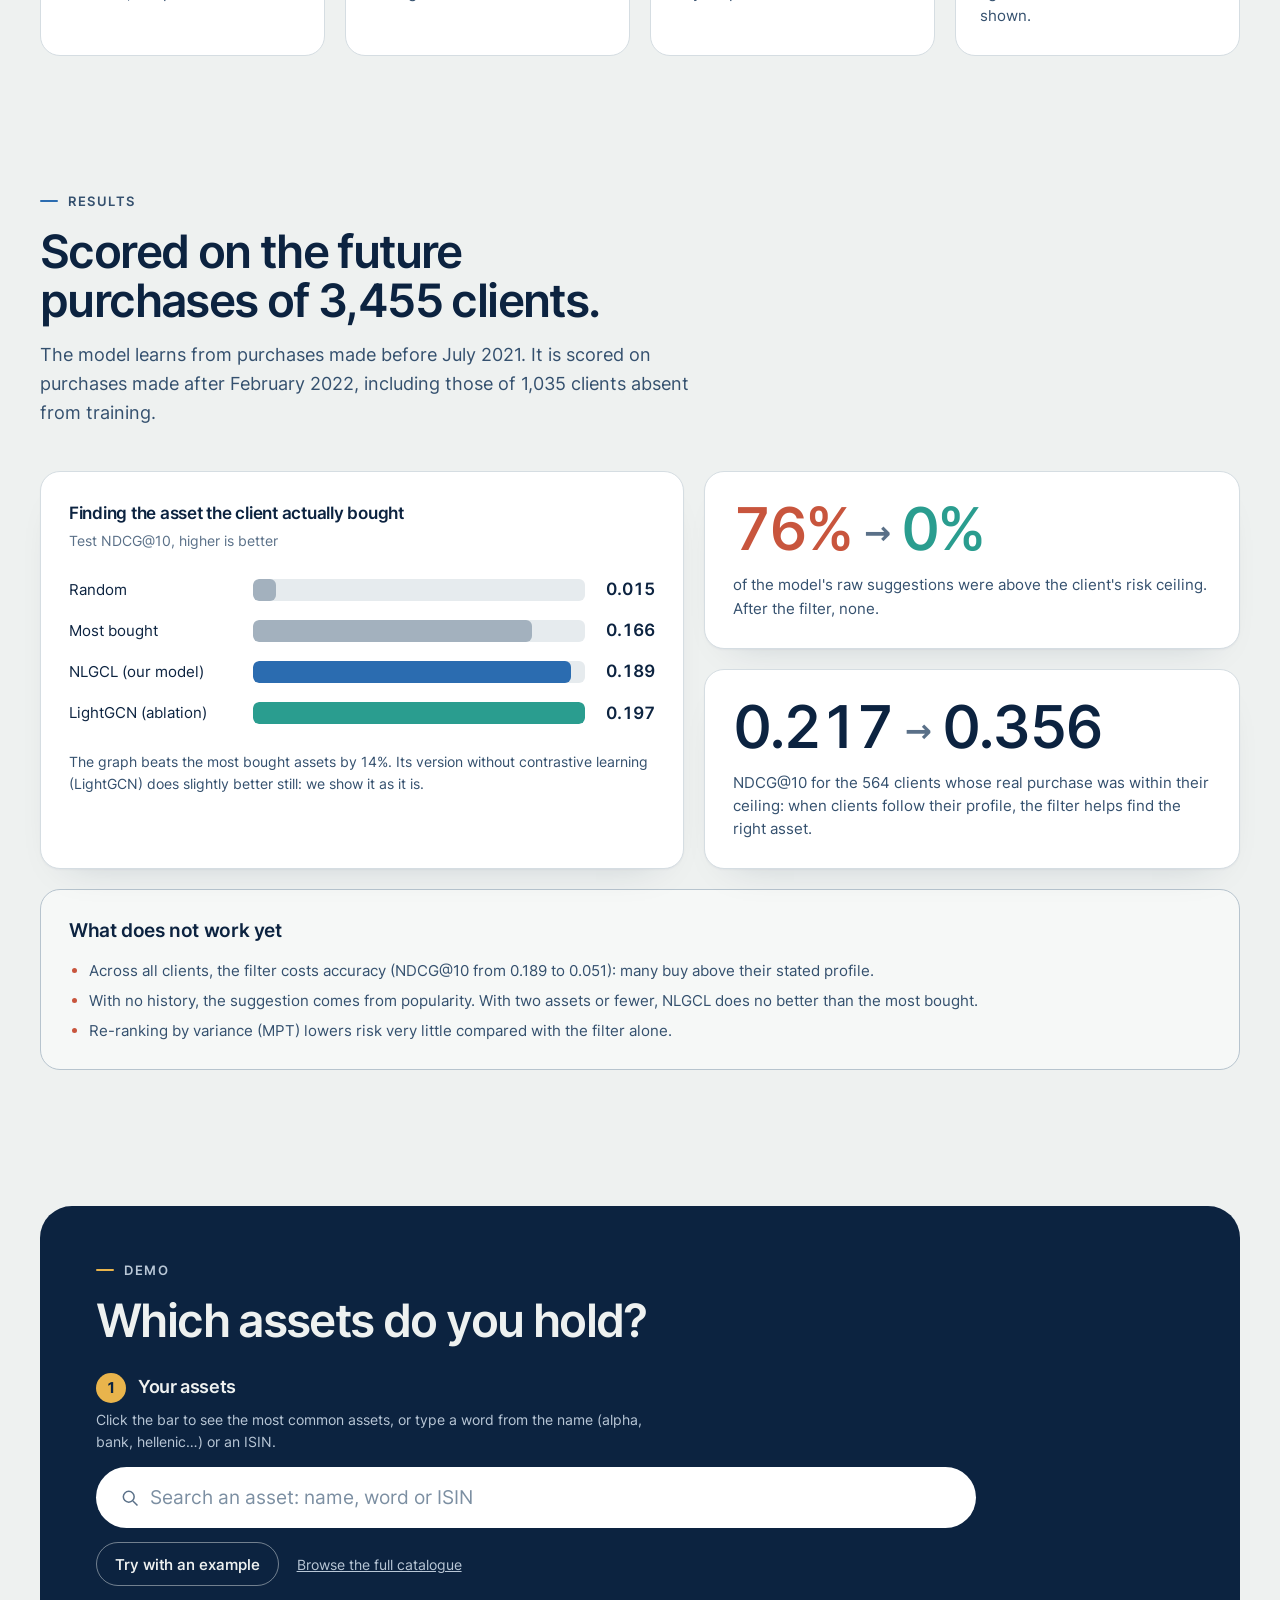
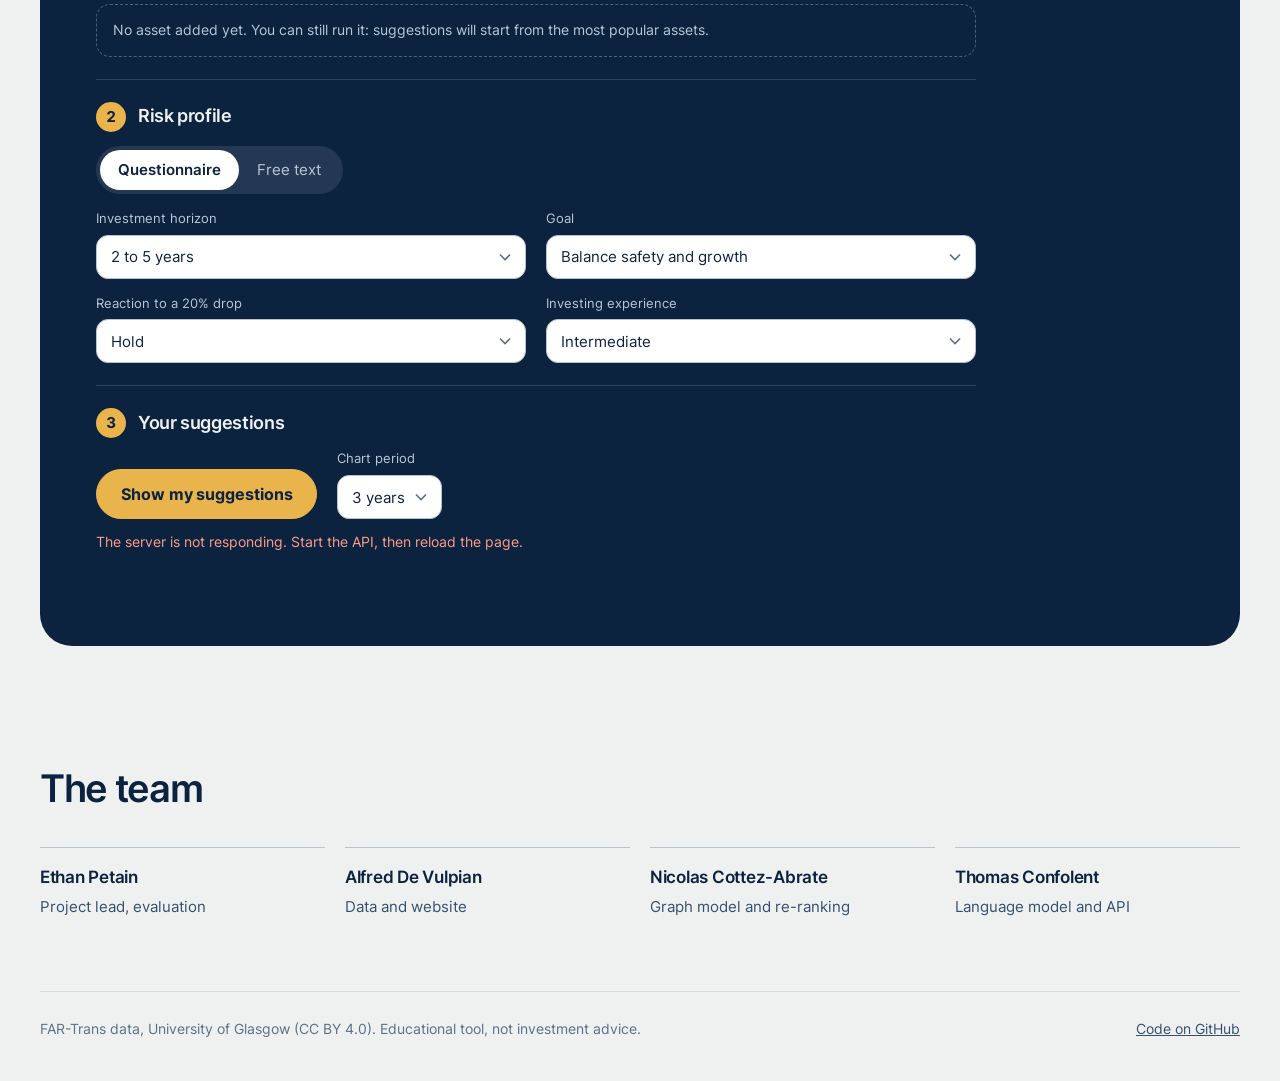
==== commit 75a9e3fb: "feat(web): replace the hero risk graph with a live sample recommendation The hero card now shows a r" ====
--- a/web/index.html
+++ b/web/index.html
@@ -37,13 +37,13 @@
       <p class="disclaimer" data-i18n="disclaimer"></p>
     </div>
 
-    <figure class="graph-card" id="graph-card">
-      <div class="graph" id="graph"></div>
-      <div class="ceiling-control">
-        <label for="ceiling" id="ceiling-label"></label>
-        <input id="ceiling" type="range" min="1" max="7" step="1" value="4">
-      </div>
-      <figcaption id="graph-caption"></figcaption>
+    <figure class="pick-card" id="pick-card">
+      <div class="pick-head">
+        <p class="pick-live"><span class="pick-dot" aria-hidden="true"></span><span data-i18n="pick_live"></span></p>
+        <div class="pick-tabs" id="pick-tabs" role="tablist" data-i18n-label="pick_tabs"></div>
+      </div>
+      <div class="pick-body" id="pick-body" role="tabpanel" aria-live="polite"></div>
+      <figcaption data-i18n="pick_caption"></figcaption>
     </figure>
   </section>
   </div>
--- a/web/styles.css
+++ b/web/styles.css
@@ -91,33 +91,59 @@
 .cta { display: flex; gap: 12px; flex-wrap: wrap; }
 .disclaimer { margin: 0; font-size: 13px; color: var(--muted); }
 
-.graph-card { margin: 0; background: var(--surface); border-radius: 28px; padding: 22px 24px 20px; border: 1px solid var(--line);
-  box-shadow: 0 40px 80px -48px rgba(12, 35, 64, .45); }
-.graph svg { width: 100%; height: auto; display: block; }
-.g-label { font: 12px var(--sans); fill: var(--muted); }
-.g-lane { font-size: 15px; font-weight: 600; }
-.g-count { font-size: 12px; fill: var(--ink-2); }
-.g-shade { fill: var(--ink); opacity: .045; transition: x .45s cubic-bezier(.2, .8, .2, 1), width .45s cubic-bezier(.2, .8, .2, 1); }
-.g-ceiling { stroke: var(--ink); stroke-width: 2; stroke-dasharray: 5 5; transition: x1 .45s cubic-bezier(.2, .8, .2, 1), x2 .45s cubic-bezier(.2, .8, .2, 1), opacity .3s; }
-.g-client { fill: var(--ink); }
-.g-edge { fill: none; stroke: var(--ink); stroke-width: 1.1; opacity: .26; transition: opacity .35s, stroke .35s; }
-.g-edge.out { stroke: var(--neutral); opacity: .12; }
-.g-dot { transition: opacity .35s; }
-.g-dot.out { opacity: .16; }
-/* One load sequence: clients appear, links draw, the catalogue stacks into its risk classes. */
-.graph:not(.ready) .g-client, .graph:not(.ready) .g-dot { opacity: 0; }
-.graph:not(.ready) .g-edge { stroke-dashoffset: 1; }
-.graph .g-edge { stroke-dasharray: 1; }
-.graph.ready .g-client { animation: pop .4s var(--delay) backwards cubic-bezier(.2, .8, .2, 1); transform-box: fill-box; transform-origin: center; }
-.graph.ready .g-edge { animation: draw 1.1s calc(.3s + var(--delay)) backwards cubic-bezier(.4, 0, .2, 1); }
-.graph.ready .g-dot { animation: settle .5s var(--delay) backwards cubic-bezier(.2, .8, .2, 1); transform-box: fill-box; transform-origin: center; }
-@keyframes pop { from { opacity: 0; transform: scale(.2); } }
-@keyframes draw { from { stroke-dashoffset: 1; } to { stroke-dashoffset: 0; } }
-@keyframes settle { from { opacity: 0; transform: translateY(-26px); } }
-.ceiling-control { display: grid; grid-template-columns: auto minmax(0, 1fr); gap: 16px; align-items: center; margin-top: 10px; }
-.ceiling-control label { font: 600 15px var(--figures); }
-.ceiling-control input { width: 100%; accent-color: var(--ink); height: 44px; }
-.graph-card figcaption { font-size: 13px; line-height: 1.5; color: var(--muted); margin-top: 4px; }
+.pick-card { margin: 0; background: var(--surface); border-radius: 28px; padding: 22px 26px 20px; border: 1px solid var(--line);
+  box-shadow: 0 40px 80px -48px rgba(12, 35, 64, .45); min-height: 520px; display: grid; grid-template-rows: auto 1fr auto; gap: 14px; }
+.pick-head { display: flex; align-items: center; justify-content: space-between; gap: 12px; flex-wrap: wrap; }
+.pick-live { margin: 0; display: inline-flex; align-items: center; gap: 8px; font: 600 12px var(--sans); letter-spacing: .06em;
+  text-transform: uppercase; color: var(--muted); }
+.pick-dot { width: 8px; height: 8px; border-radius: 50%; background: var(--up); box-shadow: 0 0 0 0 rgba(31, 122, 111, .5); animation: live 2s infinite; }
+@keyframes live { 70% { box-shadow: 0 0 0 8px rgba(31, 122, 111, 0); } 100% { box-shadow: 0 0 0 0 rgba(31, 122, 111, 0); } }
+.pick-tabs { display: inline-flex; gap: 4px; padding: 4px; border-radius: 999px; background: var(--ground); }
+.pick-tab { position: relative; overflow: hidden; font: 550 13px var(--sans); color: var(--ink-2); background: none; border: 0;
+  border-radius: 999px; padding: 7px 13px; min-height: 32px; cursor: pointer; }
+.pick-tab[aria-selected="true"] { background: var(--surface); color: var(--ink); box-shadow: 0 1px 3px rgba(12, 35, 64, .14); }
+.pick-tab[aria-selected="true"]::after { content: ""; position: absolute; left: 12px; right: 12px; bottom: 3px; height: 2px; border-radius: 2px;
+  background: var(--r1); transform-origin: left; transform: scaleX(0); opacity: 0; }
+.pick-card.rotating .pick-tab[aria-selected="true"]::after { opacity: 1; animation: tab-progress var(--rotate, 7s) linear forwards; }
+.pick-card.rotating:hover .pick-tab[aria-selected="true"]::after { animation-play-state: paused; }
+@keyframes tab-progress { to { transform: scaleX(1); } }
+
+.pick-body { min-width: 0; }
+.pick-card:not(.ready) .pick-body { border-radius: 16px; background: linear-gradient(90deg, var(--ground) 0%, #F7F9F9 50%, var(--ground) 100%);
+  background-size: 200% 100%; animation: shimmer 1.4s infinite linear; }
+@keyframes shimmer { to { background-position: -200% 0; } }
+.pick-view { display: grid; gap: 10px; animation: pick-in .5s cubic-bezier(.2, .8, .2, 1); }
+@keyframes pick-in { from { opacity: 0; transform: translateY(8px); } }
+.pick-kicker { margin: 0; font: 600 12px var(--sans); letter-spacing: .06em; text-transform: uppercase; color: var(--muted);
+  display: flex; align-items: center; gap: 6px; }
+.pick-kicker.accent { color: var(--r1); margin-top: 4px; }
+.pick-arrow { font-size: 15px; }
+.pick-held { list-style: none; margin: 0; padding: 0; display: grid; gap: 6px; }
+.pick-held li { display: flex; align-items: center; justify-content: space-between; gap: 10px; font-size: 14px; color: var(--ink-2);
+  padding: 6px 0; border-bottom: 1px solid var(--line); }
+.pick-held li:last-child { border-bottom: 0; }
+.pick-held-name { min-width: 0; overflow: hidden; text-overflow: ellipsis; white-space: nowrap; }
+.pick-held .risk-pill, .pick-top .risk-pill { font-size: 12px; }
+.pick-top { display: grid; gap: 8px; text-decoration: none; padding: 14px 16px; border-radius: 16px; border: 1.5px solid var(--r1);
+  background: color-mix(in srgb, var(--r1) 6%, var(--surface)); transition: background .2s, transform .2s; }
+.pick-top:hover { background: color-mix(in srgb, var(--r1) 11%, var(--surface)); transform: translateY(-1px); }
+.pick-top-name { font: 600 19px/1.2 var(--display); letter-spacing: -.02em; color: var(--ink); }
+.pick-top-meta { display: flex; flex-wrap: wrap; align-items: center; gap: 8px; font-size: 13px; color: var(--ink-2); }
+.pick-cat { padding: 2px 8px; border-radius: 999px; border: 1px solid var(--line-strong); }
+.pick-fit::before { content: "✓ "; color: var(--up); font-weight: 700; }
+.pick-metric { display: grid; gap: 6px; padding-top: 4px; }
+.pick-metric-head { margin: 0; display: flex; align-items: baseline; justify-content: space-between; gap: 12px; font-size: 14px; color: var(--ink-2); }
+.pick-drop { font-size: 30px; font-weight: 650; line-height: 1; letter-spacing: -.035em; color: var(--up); }
+.pick-vol { display: grid; grid-template-columns: 96px minmax(0, 1fr) 56px; align-items: center; gap: 10px; font-size: 13px; color: var(--ink-2); }
+.pick-vol i { display: block; height: 10px; border-radius: 6px; width: var(--w); background: var(--neutral); }
+.pick-vol.after i { background: var(--up); animation: grow .9s .15s backwards cubic-bezier(.2, .8, .2, 1); transform-origin: left; }
+@keyframes grow { from { transform: scaleX(1.25); opacity: .5; } }
+.pick-vol b { text-align: right; color: var(--ink); }
+.pick-note { margin: 0; font-size: 12px; color: var(--muted); }
+.pick-more { margin: 0; font-size: 13px; color: var(--muted); overflow: hidden; text-overflow: ellipsis; white-space: nowrap; }
+.pick-more a { color: var(--ink-2); }
+.pick-actions { display: flex; flex-wrap: wrap; gap: 10px; margin-top: 6px; }
+.pick-card figcaption { font-size: 12px; line-height: 1.5; color: var(--muted); }
 
 /* ---------- Hero stage: a night scene where the spread of possible paths fans out ---------- */
 .hero-stage {
@@ -154,8 +180,8 @@
 .hero-copy > .disclaimer { animation-delay: .95s; }
 @keyframes rise { from { opacity: 0; transform: translateY(18px); } }
 
-/* The graph card floats up in perspective, then drifts gently against the pointer. */
-.hero-stage .graph-card {
+/* The hero card floats up in perspective, then drifts gently against the pointer. */
+.hero-stage .pick-card {
   color: var(--ink); border-color: rgba(255, 255, 255, .5);
   transform: translate(var(--tx, 0px), var(--ty, 0px));  /* 2D only: a 3D transform at rest blurs the card's text */
   transition: transform .6s cubic-bezier(.2, .8, .2, 1);
@@ -163,6 +189,11 @@
   animation: card-in 1.4s .45s backwards cubic-bezier(.2, .8, .2, 1);
 }
 @keyframes card-in { from { opacity: 0; transform: perspective(1400px) rotateX(18deg) translateY(80px) scale(.94); } }
+/* The card is a light surface inside the night stage: its buttons keep the day colours. */
+.hero-stage .pick-card .btn.primary { background: var(--ink); color: var(--ground); border-color: var(--ink); }
+.hero-stage .pick-card .btn.primary:hover { background: #163459; border-color: #163459; }
+.hero-stage .pick-card .btn.ghost { color: var(--ink); border-color: var(--line-strong); backdrop-filter: none; }
+.hero-stage .pick-card .btn.ghost:hover { border-color: var(--ink); }
 
 /* Top bar at night while it sits over the stage. */
 .top { transition: background .3s, color .3s, border-color .3s; }
@@ -419,11 +450,13 @@
   .row svg.spark, .row .cat { display: none; }
   .row .risk { display: none; }
   .chart { height: 260px; }
+  .pick-card { padding: 18px 16px 16px; min-height: 0; }
+  .pick-actions .btn { flex: 1; }
 }
 @media (prefers-reduced-motion: reduce) {
   html { scroll-behavior: auto; }
-  .graph.ready .g-client, .graph.ready .g-edge, .graph.ready .g-dot { animation: none; }
-  .hero h1 .word, .hero-copy > :not(h1), .hero-stage .graph-card { animation: none; }
+  .pick-dot, .pick-view, .pick-vol.after i, .pick-card:not(.ready) .pick-body { animation: none; }
+  .hero h1 .word, .hero-copy > :not(h1), .hero-stage .pick-card { animation: none; }
   .hero-stage .hero-copy { transform: none; opacity: 1; }
   .js-reveal .reveal { opacity: 1; transform: none; }
   .js-reveal .bars:not(.in) .bar i::after { transform: none; }
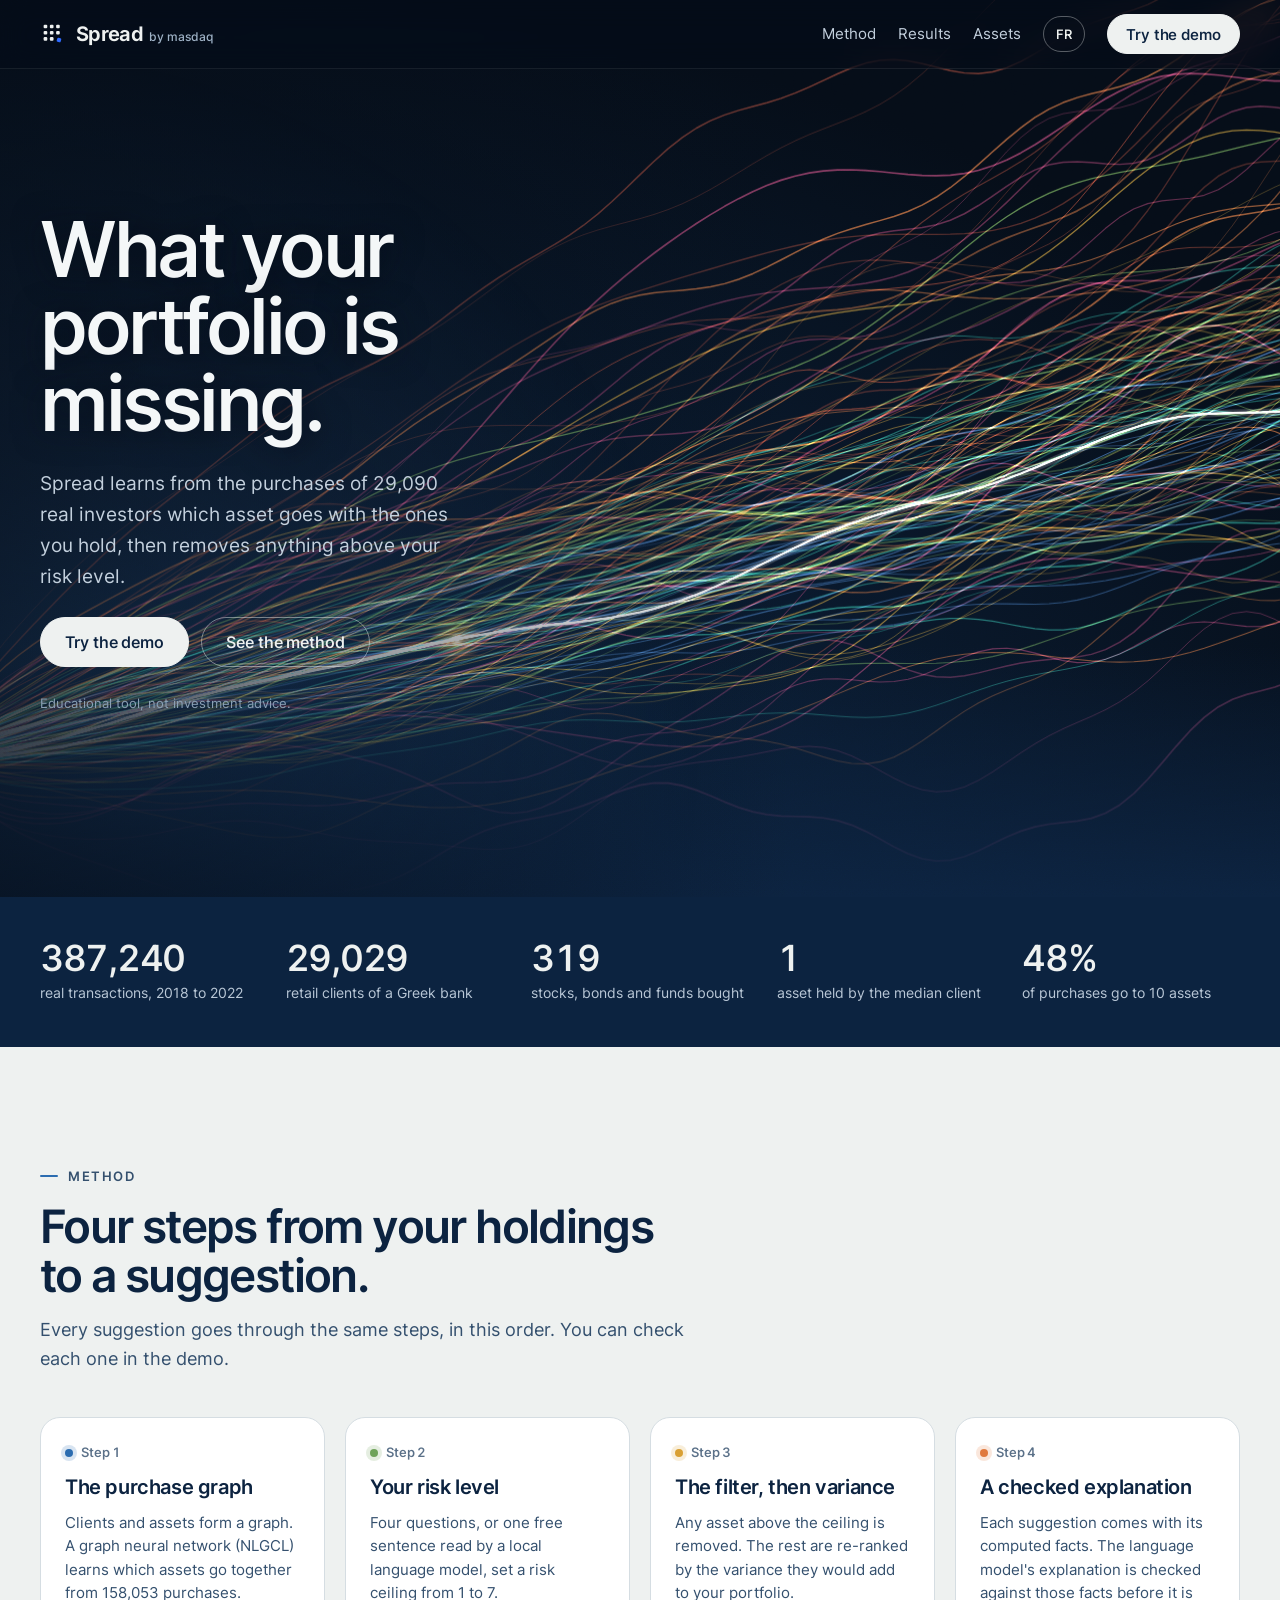
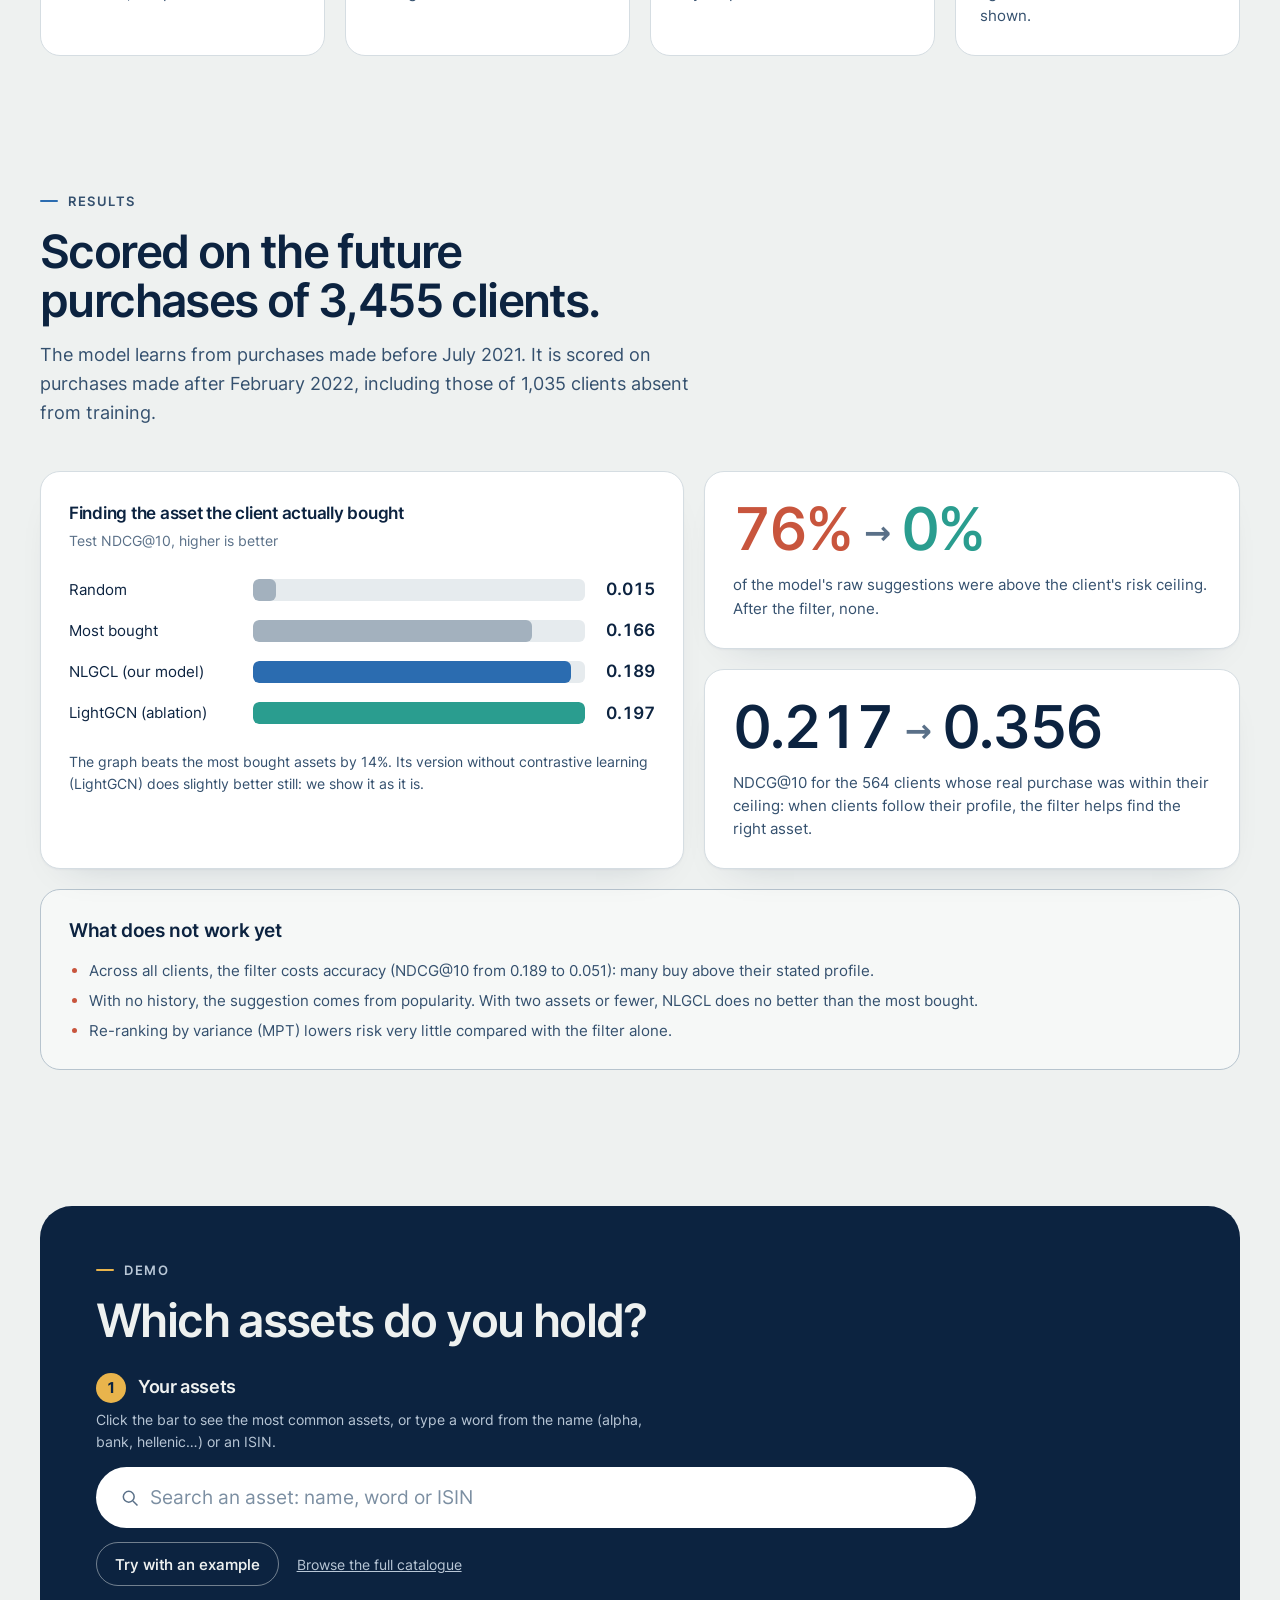
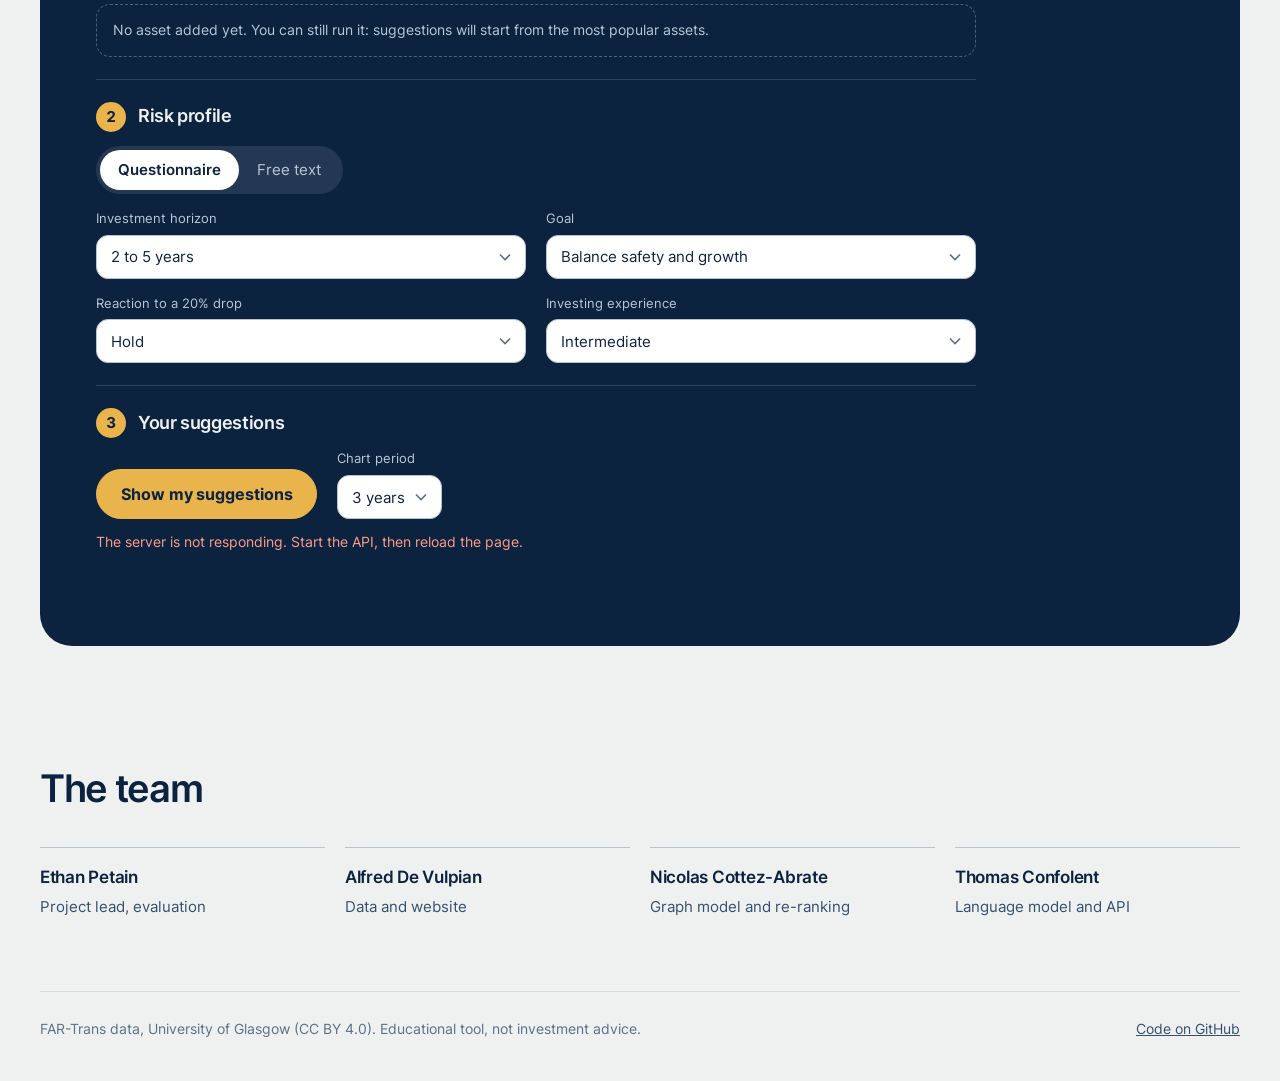
==== commit 28bcd4a1: "chore(web): update logo and page tweaks" ====
--- a/web/index.html
+++ b/web/index.html
@@ -11,7 +11,7 @@
 
 <header class="top">
   <a class="brand" href="#top">
-    <svg viewBox="0 0 26 26" aria-hidden="true"><rect x="2" y="15" width="5" height="9" rx="1" fill="#2B6CB0"/><rect x="10.5" y="9" width="5" height="15" rx="1" fill="#7FB069"/><rect x="19" y="3" width="5" height="21" rx="1" fill="#E07A3F"/></svg>
+    <svg aria-hidden="true" xmlns="http://www.w3.org/2000/svg" viewBox="0 0 100 100"><g fill="currentColor"><rect x="14" y="14" width="14" height="14" rx="4"/><rect x="38" y="14" width="14" height="14" rx="4"/><rect x="62" y="14" width="14" height="14" rx="4"/><rect x="14" y="38" width="14" height="14" rx="4"/><rect x="38" y="38" width="14" height="14" rx="4"/><rect x="62" y="38" width="14" height="14" rx="4"/><rect x="14" y="62" width="14" height="14" rx="4"/><rect x="38" y="62" width="14" height="14" rx="4"/></g><rect x="65" y="65" width="16" height="16" rx="4.6" fill="#2f6bff" transform="rotate(18 73 73)"/></svg>
     <span data-brand></span>
   </a>
   <nav class="nav-links">
--- a/web/styles.css
+++ b/web/styles.css
@@ -92,7 +92,7 @@
 .disclaimer { margin: 0; font-size: 13px; color: var(--muted); }
 
 .pick-card { margin: 0; background: var(--surface); border-radius: 28px; padding: 22px 26px 20px; border: 1px solid var(--line);
-  box-shadow: 0 40px 80px -48px rgba(12, 35, 64, .45); min-height: 520px; display: grid; grid-template-rows: auto 1fr auto; gap: 14px; }
+  box-shadow: 0 40px 80px -48px rgba(12, 35, 64, .45); min-height: 470px; display: grid; grid-template-rows: auto 1fr auto; gap: 14px; }
 .pick-head { display: flex; align-items: center; justify-content: space-between; gap: 12px; flex-wrap: wrap; }
 .pick-live { margin: 0; display: inline-flex; align-items: center; gap: 8px; font: 600 12px var(--sans); letter-spacing: .06em;
   text-transform: uppercase; color: var(--muted); }
@@ -112,37 +112,28 @@
 .pick-card:not(.ready) .pick-body { border-radius: 16px; background: linear-gradient(90deg, var(--ground) 0%, #F7F9F9 50%, var(--ground) 100%);
   background-size: 200% 100%; animation: shimmer 1.4s infinite linear; }
 @keyframes shimmer { to { background-position: -200% 0; } }
-.pick-view { display: grid; gap: 10px; animation: pick-in .5s cubic-bezier(.2, .8, .2, 1); }
+.pick-view { display: grid; gap: 22px; align-content: start; animation: pick-in .3s cubic-bezier(.2, .8, .2, 1); }
 @keyframes pick-in { from { opacity: 0; transform: translateY(8px); } }
-.pick-kicker { margin: 0; font: 600 12px var(--sans); letter-spacing: .06em; text-transform: uppercase; color: var(--muted);
-  display: flex; align-items: center; gap: 6px; }
-.pick-kicker.accent { color: var(--r1); margin-top: 4px; }
-.pick-arrow { font-size: 15px; }
-.pick-held { list-style: none; margin: 0; padding: 0; display: grid; gap: 6px; }
-.pick-held li { display: flex; align-items: center; justify-content: space-between; gap: 10px; font-size: 14px; color: var(--ink-2);
-  padding: 6px 0; border-bottom: 1px solid var(--line); }
-.pick-held li:last-child { border-bottom: 0; }
-.pick-held-name { min-width: 0; overflow: hidden; text-overflow: ellipsis; white-space: nowrap; }
-.pick-held .risk-pill, .pick-top .risk-pill { font-size: 12px; }
-.pick-top { display: grid; gap: 8px; text-decoration: none; padding: 14px 16px; border-radius: 16px; border: 1.5px solid var(--r1);
+.pick-step { display: grid; gap: 6px; }
+.pick-label { margin: 0; font-size: 14px; color: var(--muted); }
+.pick-held { margin: 0; font: 550 17px/1.35 var(--display); letter-spacing: -.01em; }
+.pick-sub { margin: 0; display: inline-flex; align-items: center; gap: 7px; font-size: 14px; color: var(--ink-2); }
+.pick-sub::before { content: ""; width: 9px; height: 9px; border-radius: 50%; background: var(--c, var(--neutral)); flex: none; }
+.pick-sub[data-risk="1"] { --c: var(--r1); } .pick-sub[data-risk="2"] { --c: var(--r2); } .pick-sub[data-risk="3"] { --c: var(--r3); }
+.pick-sub[data-risk="4"] { --c: var(--r4); } .pick-sub[data-risk="5"] { --c: var(--r5); } .pick-sub[data-risk="6"] { --c: var(--r6); }
+.pick-sub[data-risk="7"] { --c: var(--r7); }
+.pick-top { display: grid; gap: 6px; text-decoration: none; padding: 16px 18px; border-radius: 16px; border: 1.5px solid var(--r1);
   background: color-mix(in srgb, var(--r1) 6%, var(--surface)); transition: background .2s, transform .2s; }
 .pick-top:hover { background: color-mix(in srgb, var(--r1) 11%, var(--surface)); transform: translateY(-1px); }
-.pick-top-name { font: 600 19px/1.2 var(--display); letter-spacing: -.02em; color: var(--ink); }
-.pick-top-meta { display: flex; flex-wrap: wrap; align-items: center; gap: 8px; font-size: 13px; color: var(--ink-2); }
-.pick-cat { padding: 2px 8px; border-radius: 999px; border: 1px solid var(--line-strong); }
-.pick-fit::before { content: "✓ "; color: var(--up); font-weight: 700; }
-.pick-metric { display: grid; gap: 6px; padding-top: 4px; }
-.pick-metric-head { margin: 0; display: flex; align-items: baseline; justify-content: space-between; gap: 12px; font-size: 14px; color: var(--ink-2); }
-.pick-drop { font-size: 30px; font-weight: 650; line-height: 1; letter-spacing: -.035em; color: var(--up); }
-.pick-vol { display: grid; grid-template-columns: 96px minmax(0, 1fr) 56px; align-items: center; gap: 10px; font-size: 13px; color: var(--ink-2); }
-.pick-vol i { display: block; height: 10px; border-radius: 6px; width: var(--w); background: var(--neutral); }
-.pick-vol.after i { background: var(--up); animation: grow .9s .15s backwards cubic-bezier(.2, .8, .2, 1); transform-origin: left; }
-@keyframes grow { from { transform: scaleX(1.25); opacity: .5; } }
-.pick-vol b { text-align: right; color: var(--ink); }
-.pick-note { margin: 0; font-size: 12px; color: var(--muted); }
-.pick-more { margin: 0; font-size: 13px; color: var(--muted); overflow: hidden; text-overflow: ellipsis; white-space: nowrap; }
-.pick-more a { color: var(--ink-2); }
-.pick-actions { display: flex; flex-wrap: wrap; gap: 10px; margin-top: 6px; }
+.pick-top-name { font: 600 21px/1.2 var(--display); letter-spacing: -.02em; color: var(--ink); }
+.pick-result { display: grid; gap: 4px; }
+.pick-big { margin: 0; font-size: 17px; line-height: 1.3; color: var(--ink); }
+.pick-big b { font-size: 40px; font-weight: 650; letter-spacing: -.04em; color: var(--up); line-height: 1; }
+.pick-expert { margin: 0; font-size: 12.5px; color: var(--muted); }
+.pick-actions { display: flex; flex-wrap: wrap; align-items: center; gap: 8px 18px; }
+.pick-link { background: none; border: 0; padding: 8px 0; min-height: 44px; font: 550 15px var(--sans); color: var(--ink); cursor: pointer;
+  text-decoration: underline; text-underline-offset: 3px; text-decoration-color: var(--line-strong); }
+.pick-link:hover { text-decoration-color: var(--ink); }
 .pick-card figcaption { font-size: 12px; line-height: 1.5; color: var(--muted); }
 
 /* ---------- Hero stage: a night scene where the spread of possible paths fans out ---------- */
@@ -172,12 +163,12 @@
 .hero-stage .btn.ghost:hover { border-color: var(--ground); }
 
 /* Headline word by word, from blur to sharp; the rest of the copy rises after it. */
-.hero h1 .word { display: inline-block; animation: word-in 1.1s calc(.15s + var(--i) * .09s) both cubic-bezier(.2, .8, .2, 1); }
+.hero h1 .word { display: inline-block; animation: word-in .6s calc(var(--i) * .04s) both cubic-bezier(.2, .8, .2, 1); }
 @keyframes word-in { from { opacity: 0; transform: translateY(.4em); filter: blur(14px); } }
-.hero-copy > :not(h1) { animation: rise .9s both cubic-bezier(.2, .8, .2, 1); }
-.hero-copy > .sub { animation-delay: .65s; }
-.hero-copy > .cta { animation-delay: .8s; }
-.hero-copy > .disclaimer { animation-delay: .95s; }
+.hero-copy > :not(h1) { animation: rise .5s both cubic-bezier(.2, .8, .2, 1); }
+.hero-copy > .sub { animation-delay: .2s; }
+.hero-copy > .cta { animation-delay: .28s; }
+.hero-copy > .disclaimer { animation-delay: .36s; }
 @keyframes rise { from { opacity: 0; transform: translateY(18px); } }
 
 /* The hero card floats up in perspective, then drifts gently against the pointer. */
@@ -186,7 +177,7 @@
   transform: translate(var(--tx, 0px), var(--ty, 0px));  /* 2D only: a 3D transform at rest blurs the card's text */
   transition: transform .6s cubic-bezier(.2, .8, .2, 1);
   box-shadow: 0 60px 120px -50px rgba(0, 0, 0, .8), 0 0 90px -30px rgba(91, 155, 230, .55);
-  animation: card-in 1.4s .45s backwards cubic-bezier(.2, .8, .2, 1);
+  animation: card-in .7s .1s backwards cubic-bezier(.2, .8, .2, 1);
 }
 @keyframes card-in { from { opacity: 0; transform: perspective(1400px) rotateX(18deg) translateY(80px) scale(.94); } }
 /* The card is a light surface inside the night stage: its buttons keep the day colours. */
@@ -455,7 +446,7 @@
 }
 @media (prefers-reduced-motion: reduce) {
   html { scroll-behavior: auto; }
-  .pick-dot, .pick-view, .pick-vol.after i, .pick-card:not(.ready) .pick-body { animation: none; }
+  .pick-dot, .pick-view, .pick-card:not(.ready) .pick-body { animation: none; }
   .hero h1 .word, .hero-copy > :not(h1), .hero-stage .pick-card { animation: none; }
   .hero-stage .hero-copy { transform: none; opacity: 1; }
   .js-reveal .reveal { opacity: 1; transform: none; }
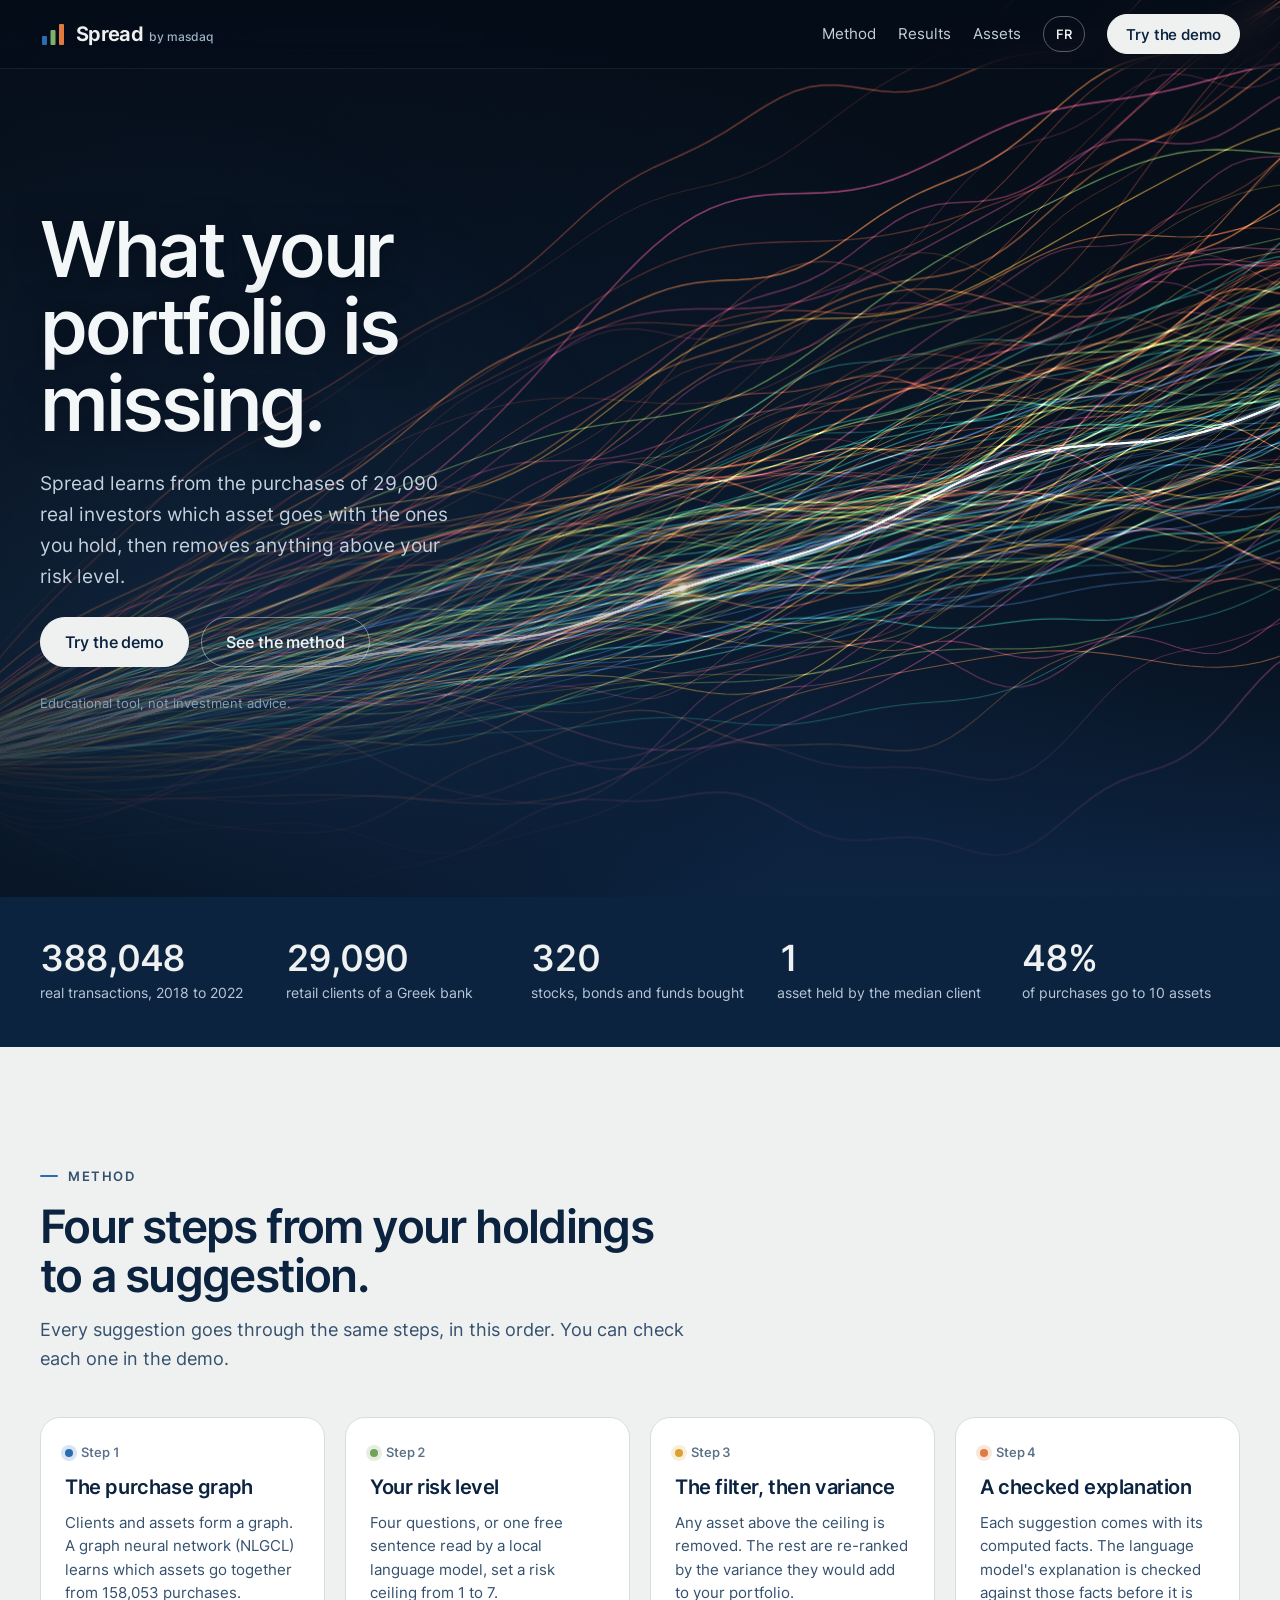
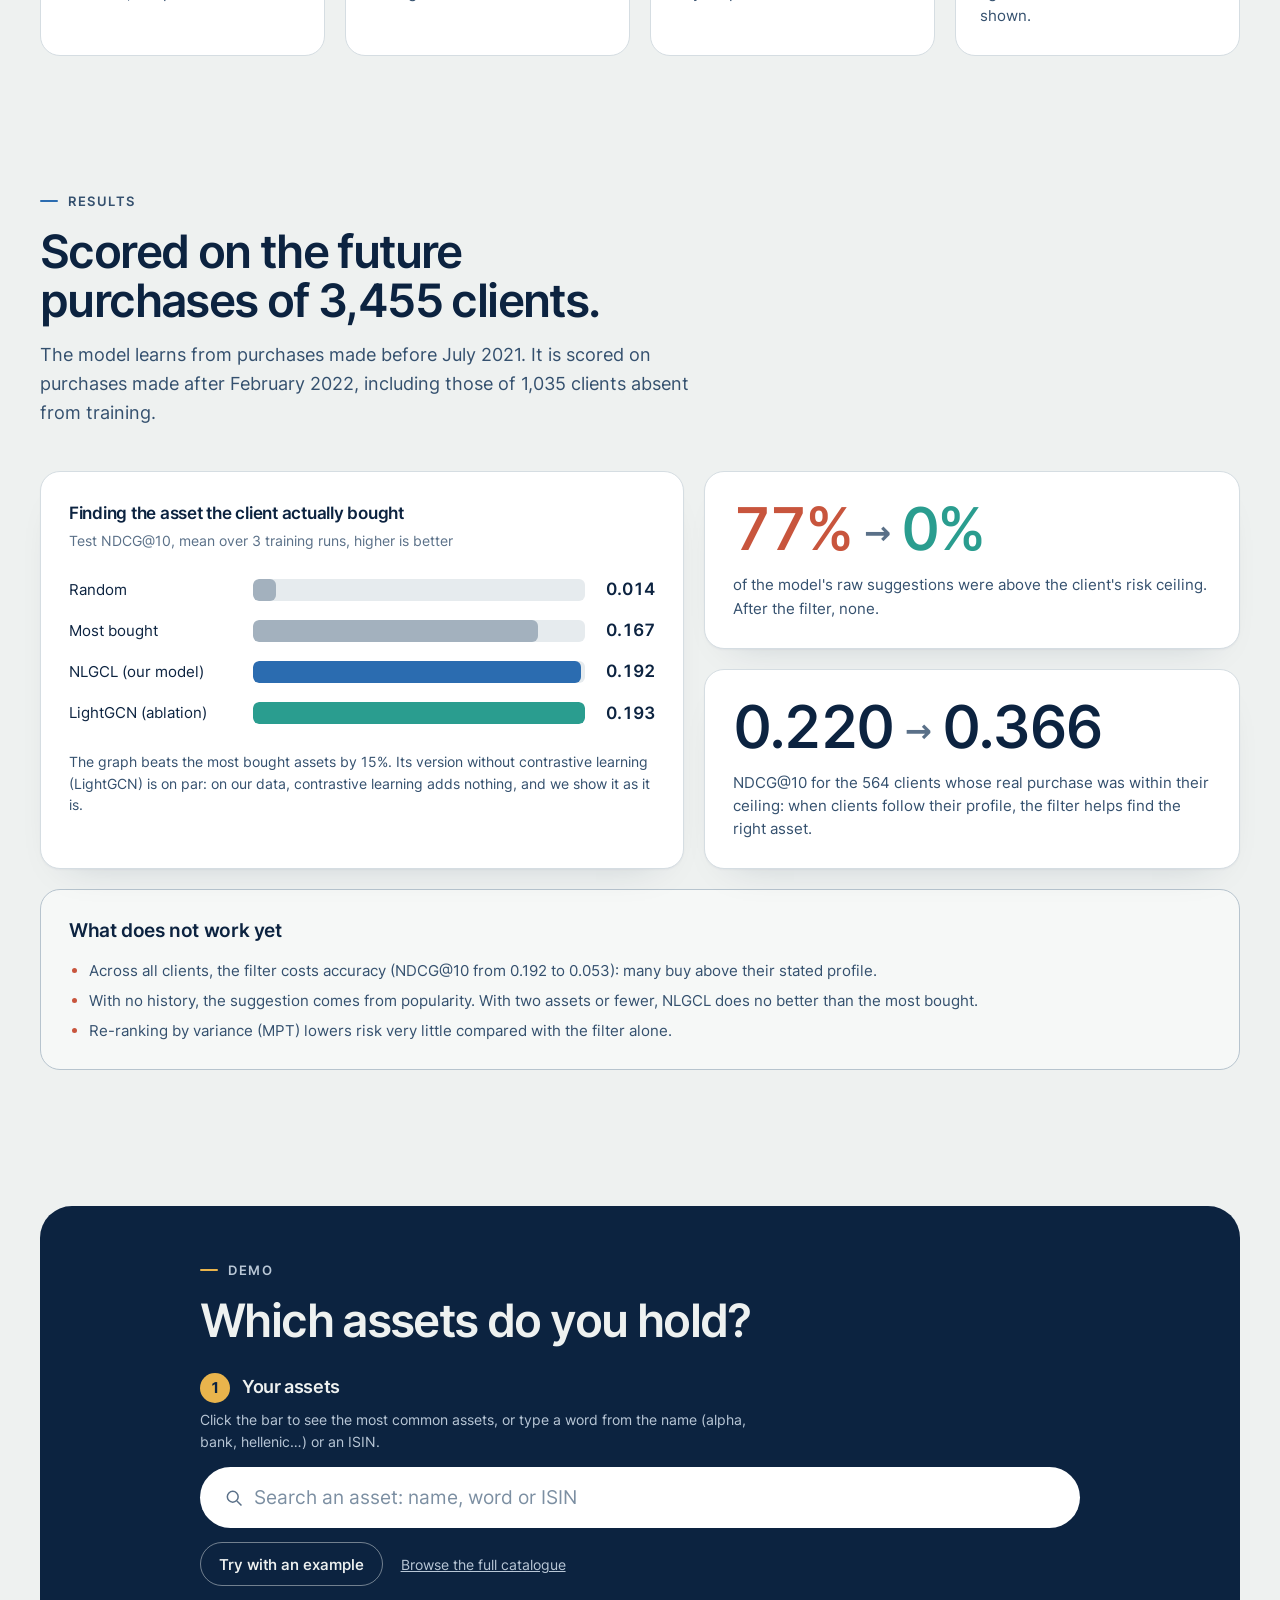
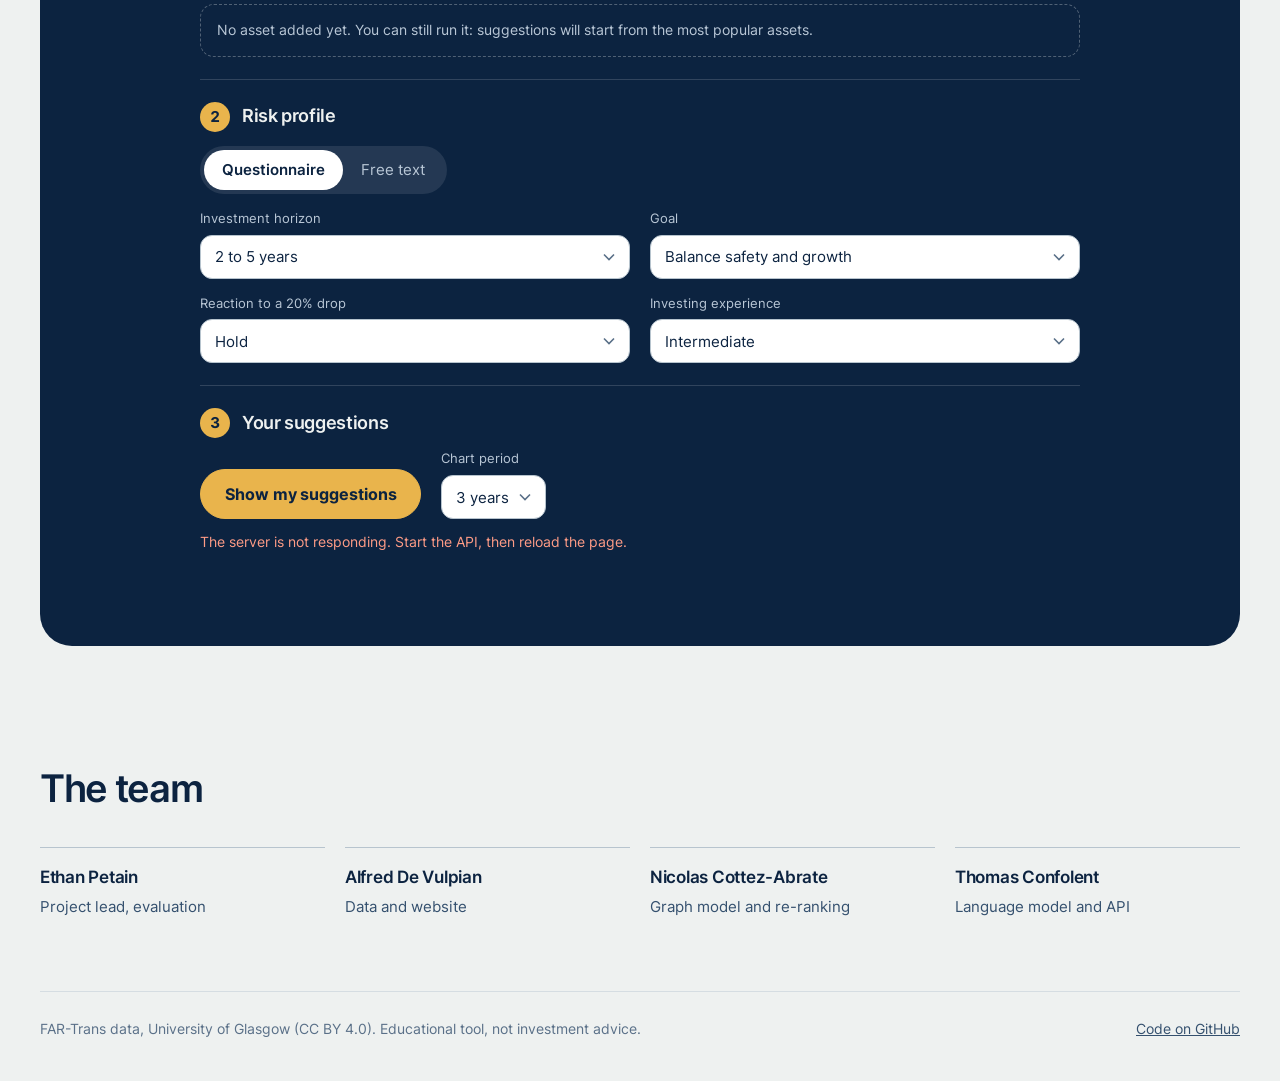
==== commit af6da3e3: "Report results as mean and std over 3 seeds, raise epoch cap to 80 The published figures came from a" ====
--- a/web/index.html
+++ b/web/index.html
@@ -11,7 +11,7 @@
 
 <header class="top">
   <a class="brand" href="#top">
-    <svg aria-hidden="true" xmlns="http://www.w3.org/2000/svg" viewBox="0 0 100 100"><g fill="currentColor"><rect x="14" y="14" width="14" height="14" rx="4"/><rect x="38" y="14" width="14" height="14" rx="4"/><rect x="62" y="14" width="14" height="14" rx="4"/><rect x="14" y="38" width="14" height="14" rx="4"/><rect x="38" y="38" width="14" height="14" rx="4"/><rect x="62" y="38" width="14" height="14" rx="4"/><rect x="14" y="62" width="14" height="14" rx="4"/><rect x="38" y="62" width="14" height="14" rx="4"/></g><rect x="65" y="65" width="16" height="16" rx="4.6" fill="#2f6bff" transform="rotate(18 73 73)"/></svg>
+    <svg viewBox="0 0 26 26" aria-hidden="true"><rect x="2" y="15" width="5" height="9" rx="1" fill="#2B6CB0"/><rect x="10.5" y="9" width="5" height="15" rx="1" fill="#7FB069"/><rect x="19" y="3" width="5" height="21" rx="1" fill="#E07A3F"/></svg>
     <span data-brand></span>
   </a>
   <nav class="nav-links">
@@ -78,19 +78,19 @@
     <div class="ev-grid">
       <figure class="card bars">
         <figcaption><b data-i18n="ev_bars_title"></b><span data-i18n="ev_bars_sub"></span></figcaption>
-        <div class="bar" style="--w: 7%; --c: var(--neutral)"><span data-i18n="m_random"></span><i></i><b class="num" data-n="0.015" data-d="3">0,015</b></div>
-        <div class="bar" style="--w: 84%; --c: var(--neutral)"><span data-i18n="m_popular"></span><i></i><b class="num" data-n="0.166" data-d="3">0,166</b></div>
-        <div class="bar" style="--w: 96%; --c: var(--r1)"><span data-i18n="m_nlgcl"></span><i></i><b class="num" data-n="0.189" data-d="3">0,189</b></div>
-        <div class="bar" style="--w: 100%; --c: var(--r2)"><span data-i18n="m_lightgcn"></span><i></i><b class="num" data-n="0.197" data-d="3">0,197</b></div>
+        <div class="bar" style="--w: 7%; --c: var(--neutral)"><span data-i18n="m_random"></span><i></i><b class="num" data-n="0.014" data-d="3">0,014</b></div>
+        <div class="bar" style="--w: 86%; --c: var(--neutral)"><span data-i18n="m_popular"></span><i></i><b class="num" data-n="0.167" data-d="3">0,167</b></div>
+        <div class="bar" style="--w: 99%; --c: var(--r1)"><span data-i18n="m_nlgcl"></span><i></i><b class="num" data-n="0.192" data-d="3">0,192</b></div>
+        <div class="bar" style="--w: 100%; --c: var(--r2)"><span data-i18n="m_lightgcn"></span><i></i><b class="num" data-n="0.193" data-d="3">0,193</b></div>
         <p data-i18n="ev_bars_note"></p>
       </figure>
       <div class="ev-side">
         <div class="card stat-big">
-          <p class="num big"><span class="hot" data-pct="0.76">76 %</span> <span class="arrow" aria-hidden="true">→</span> <span class="cool" data-pct="0">0 %</span></p>
+          <p class="num big"><span class="hot" data-pct="0.77">77 %</span> <span class="arrow" aria-hidden="true">→</span> <span class="cool" data-pct="0">0 %</span></p>
           <p data-i18n="ev_violation"></p>
         </div>
         <div class="card stat-big">
-          <p class="num big"><span data-n="0.217" data-d="3">0,217</span> <span class="arrow" aria-hidden="true">→</span> <span data-n="0.356" data-d="3">0,356</span></p>
+          <p class="num big"><span data-n="0.220" data-d="3">0,220</span> <span class="arrow" aria-hidden="true">→</span> <span data-n="0.366" data-d="3">0,366</span></p>
           <p data-i18n="ev_suitable"></p>
         </div>
       </div>
--- a/web/styles.css
+++ b/web/styles.css
@@ -246,7 +246,7 @@
 .ask { width: var(--page); margin: 0 auto; padding: 96px 0 24px; }
 .ask-panel { background: var(--ink); color: var(--ground); border-radius: 32px; padding: clamp(28px, 5vw, 56px); display: grid; gap: 0; }
 .ask h2 { margin-bottom: 28px; max-width: none; }
-.search-wrap { width: min(880px, 100%); position: relative; }
+.search-wrap { width: min(880px, 100%); position: relative; margin: 0 auto; }
 .search { border-radius: 999px; display: flex; align-items: center; gap: 10px; padding: 7px 7px 7px 24px; background: var(--surface); color: var(--ink); }
 .search svg { width: 20px; height: 20px; color: var(--muted); flex: none; }
 .search input { flex: 1; min-width: 0; background: none; border: 0; outline: none; color: var(--ink); font: 19px var(--sans); padding: 12px 0; }
@@ -254,7 +254,7 @@
 .search:focus-within { box-shadow: 0 0 0 4px rgba(233, 180, 76, .45); }
 .ask-panel .search .btn.accent { padding: 12px 24px; font-size: 16px; }
 /* Step layout: 1 assets, 2 profile, 3 run */
-.ask-form { display: grid; gap: 0; width: min(880px, 100%); }
+.ask-form { display: grid; gap: 0; width: min(880px, 100%); margin: 0 auto; }
 .ask-step { padding: 22px 0; border-top: 1px solid rgba(238, 241, 240, .16); }
 .ask-step:first-child { border-top: 0; padding-top: 0; }
 .ask-step h3 { display: flex; align-items: center; gap: 12px; margin: 0 0 6px; font-size: 18px; letter-spacing: -.02em; color: var(--ground); }
@@ -486,3 +486,7 @@
   .pea-grid { grid-template-columns: 1fr; }
   .pea-country { grid-template-columns: 100px minmax(0, 1fr) 90px; }
 }
+
+/* Demo panel: align heading with the centered form */
+.ask-panel > .eyebrow, .ask-panel > h2 { width: min(880px, 100%); margin-left: auto; margin-right: auto; }
+.ask-panel > .eyebrow { display: flex; }
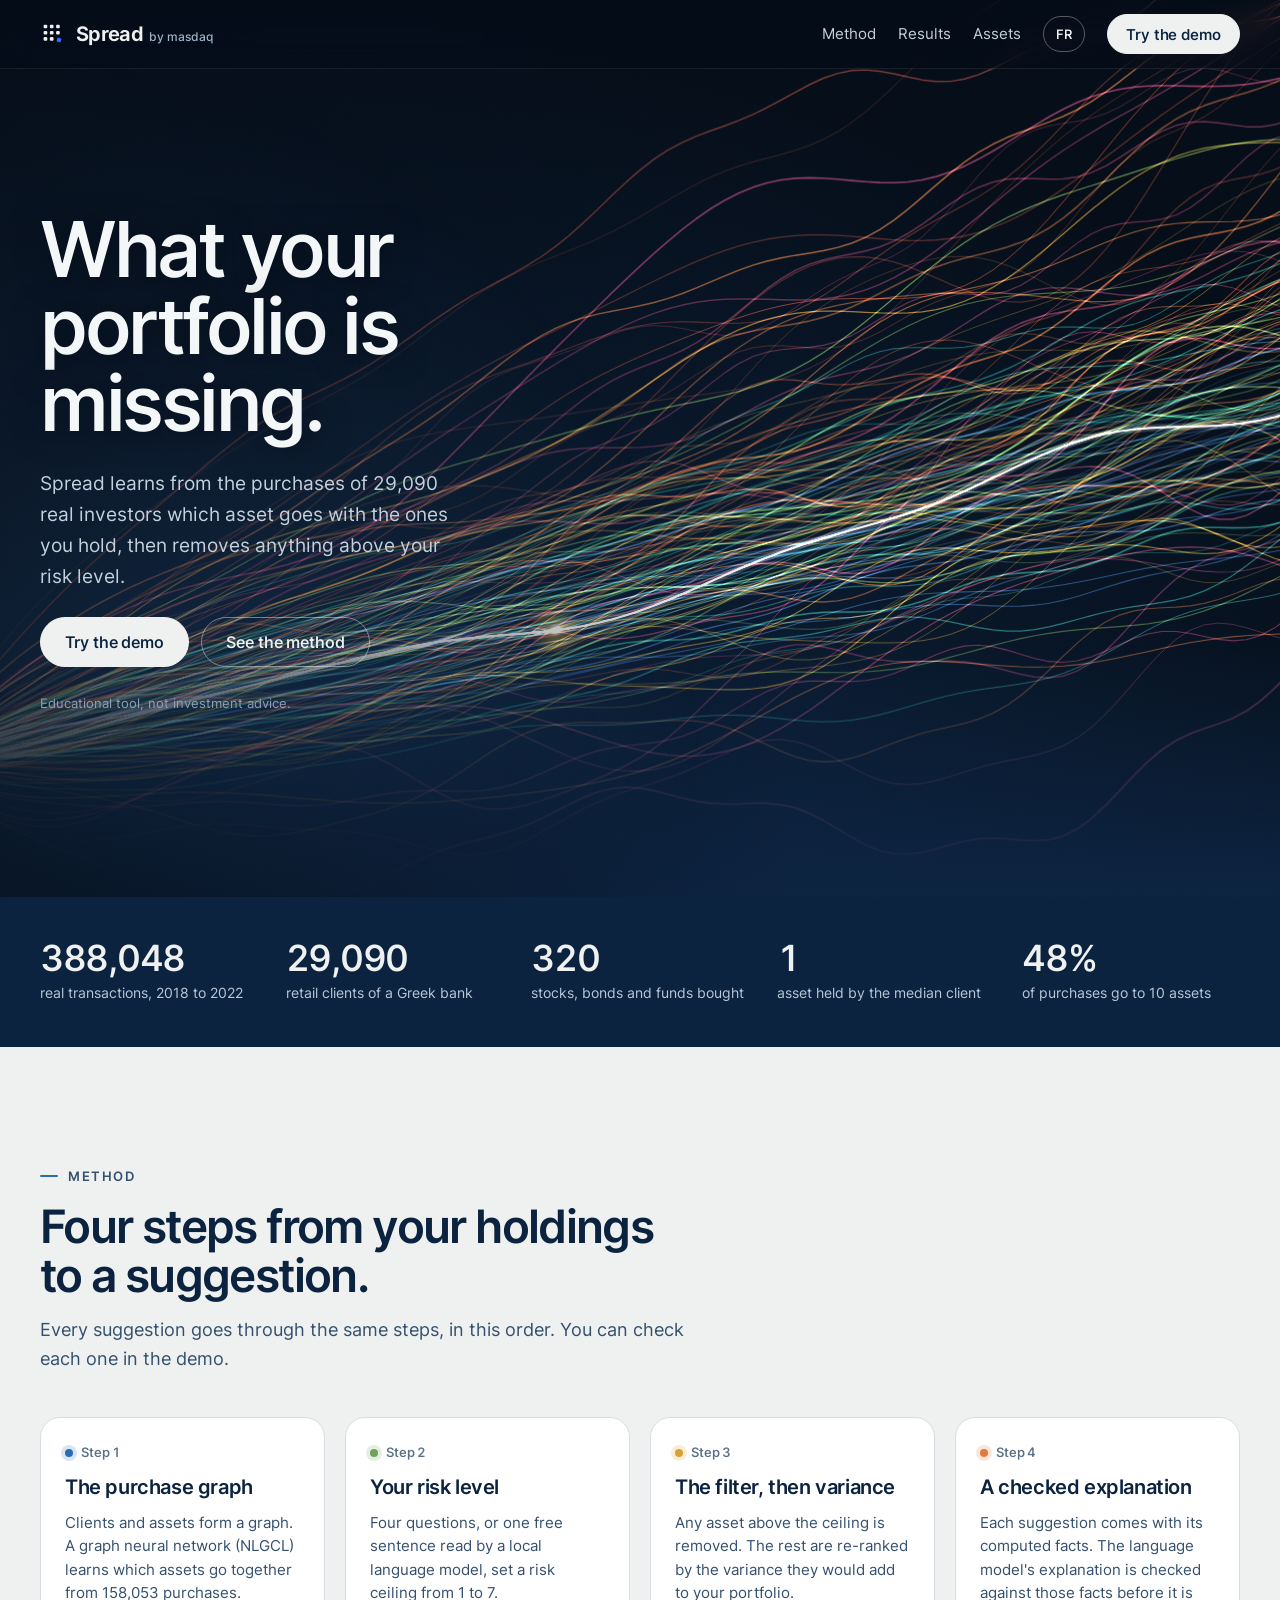
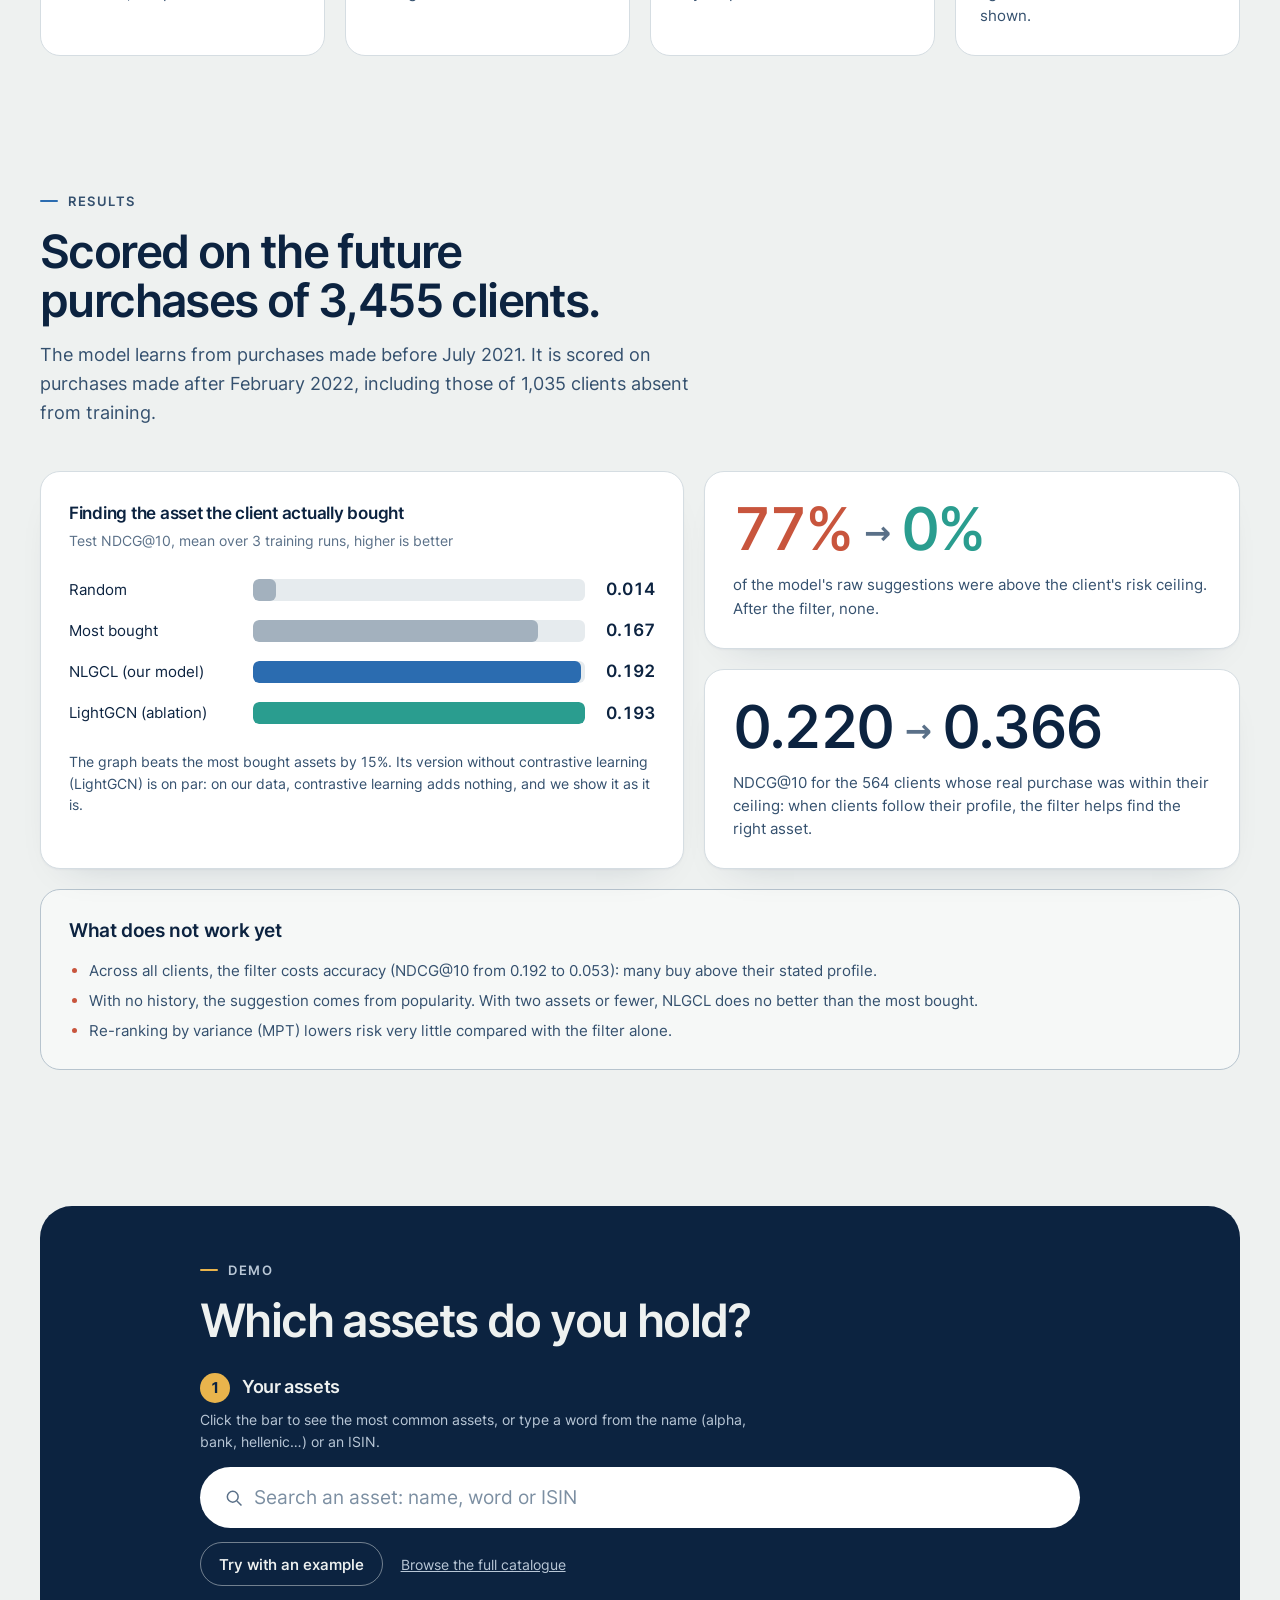
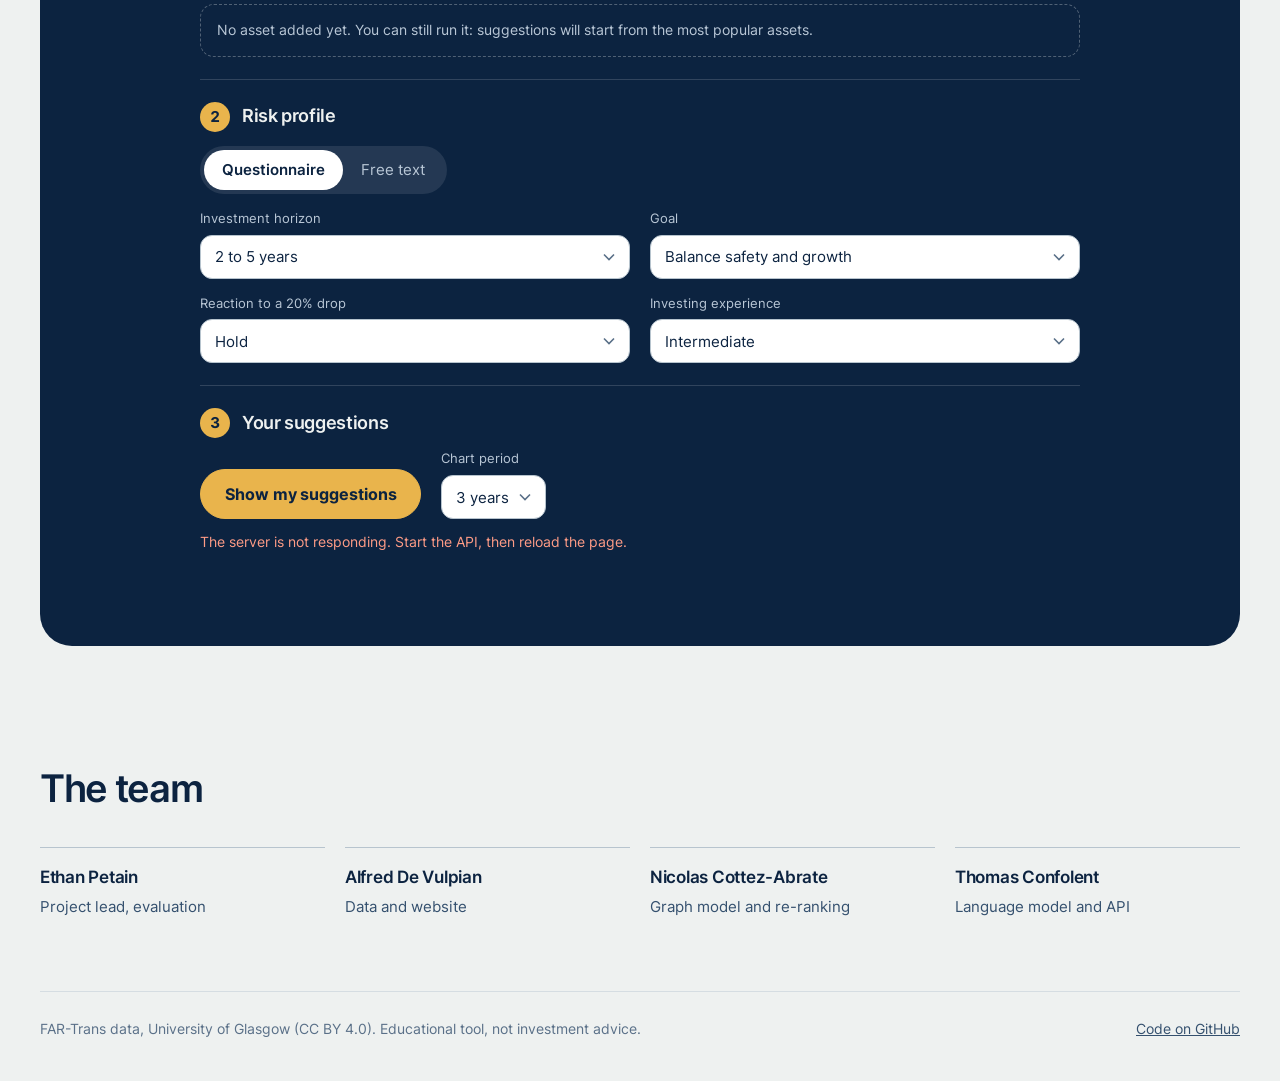
==== commit 3d4f1332: "Merge pull request #34 from Alfred0404/nicolas/three-seed-results Results over 3 seeds: NLGCL and Li" ====
--- a/web/index.html
+++ b/web/index.html
@@ -11,7 +11,7 @@
 
 <header class="top">
   <a class="brand" href="#top">
-    <svg viewBox="0 0 26 26" aria-hidden="true"><rect x="2" y="15" width="5" height="9" rx="1" fill="#2B6CB0"/><rect x="10.5" y="9" width="5" height="15" rx="1" fill="#7FB069"/><rect x="19" y="3" width="5" height="21" rx="1" fill="#E07A3F"/></svg>
+    <svg aria-hidden="true" xmlns="http://www.w3.org/2000/svg" viewBox="0 0 100 100"><g fill="currentColor"><rect x="14" y="14" width="14" height="14" rx="4"/><rect x="38" y="14" width="14" height="14" rx="4"/><rect x="62" y="14" width="14" height="14" rx="4"/><rect x="14" y="38" width="14" height="14" rx="4"/><rect x="38" y="38" width="14" height="14" rx="4"/><rect x="62" y="38" width="14" height="14" rx="4"/><rect x="14" y="62" width="14" height="14" rx="4"/><rect x="38" y="62" width="14" height="14" rx="4"/></g><rect x="65" y="65" width="16" height="16" rx="4.6" fill="#2f6bff" transform="rotate(18 73 73)"/></svg>
     <span data-brand></span>
   </a>
   <nav class="nav-links">
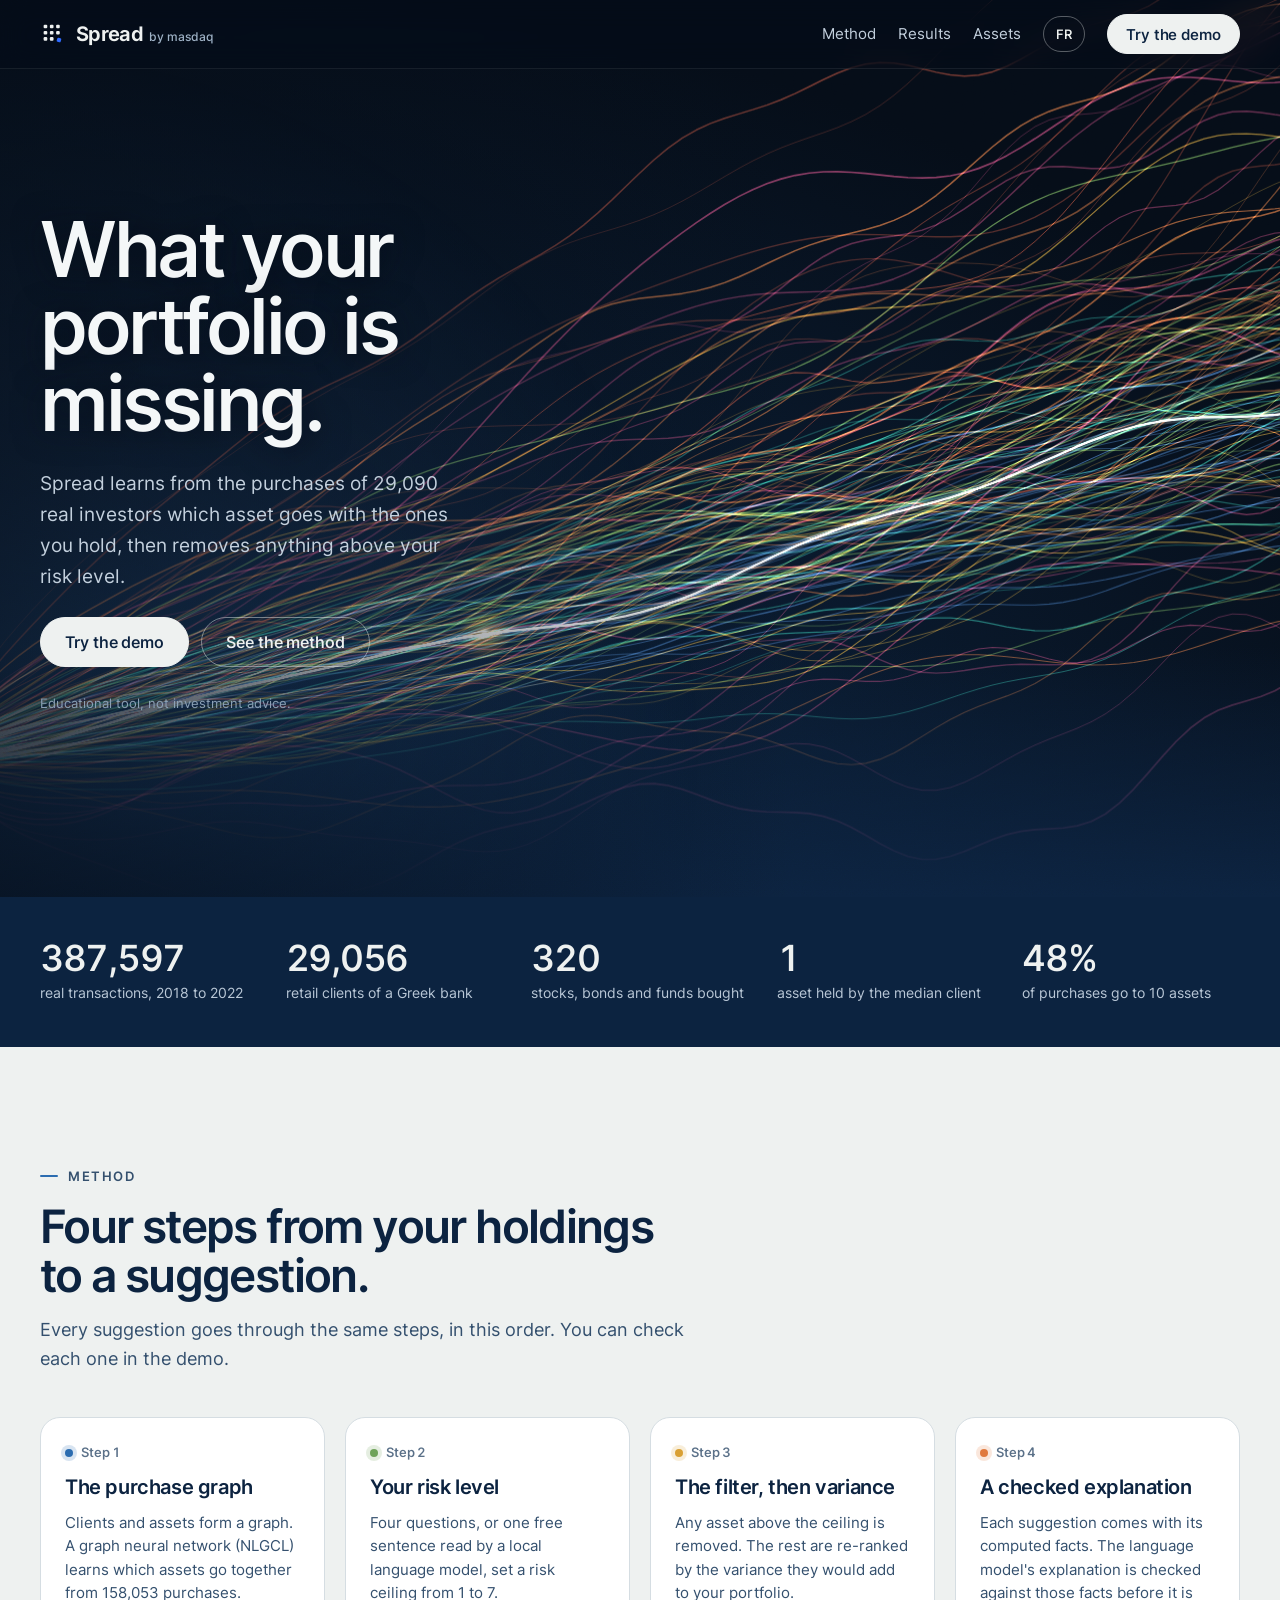
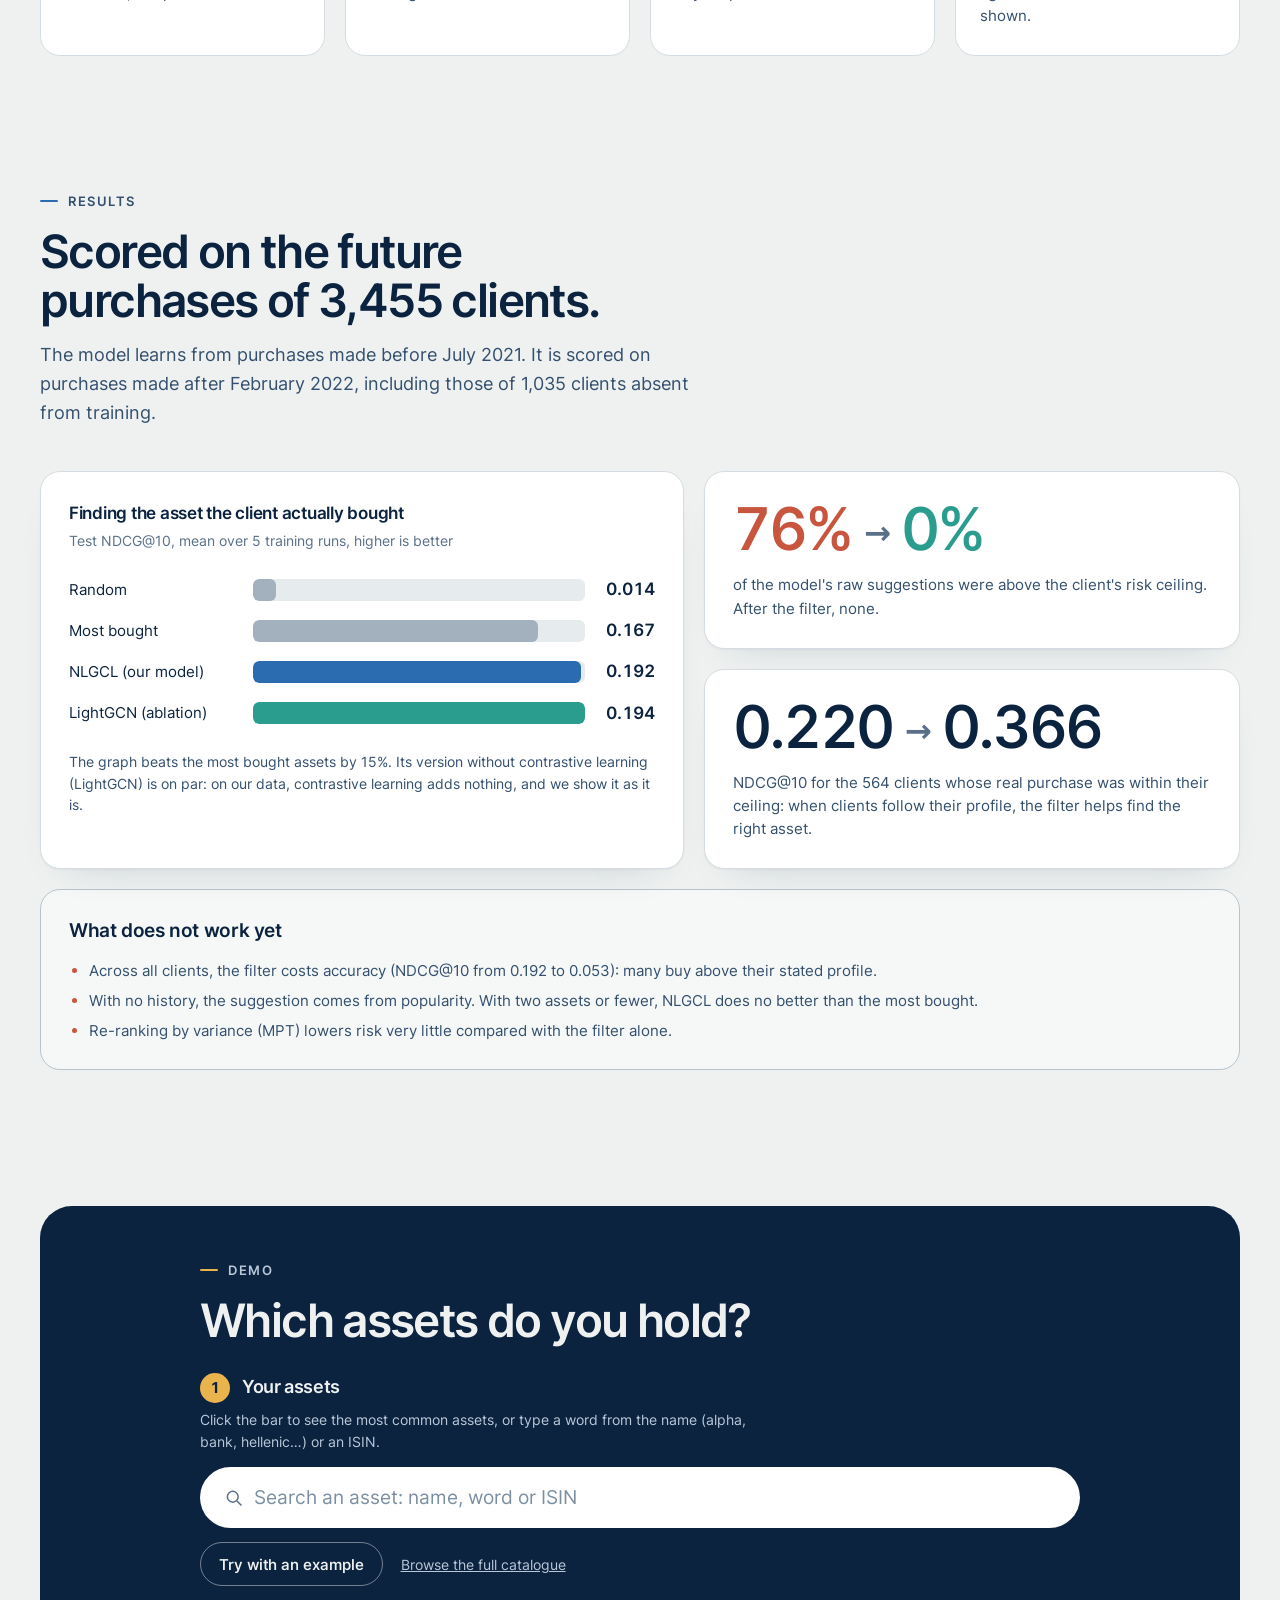
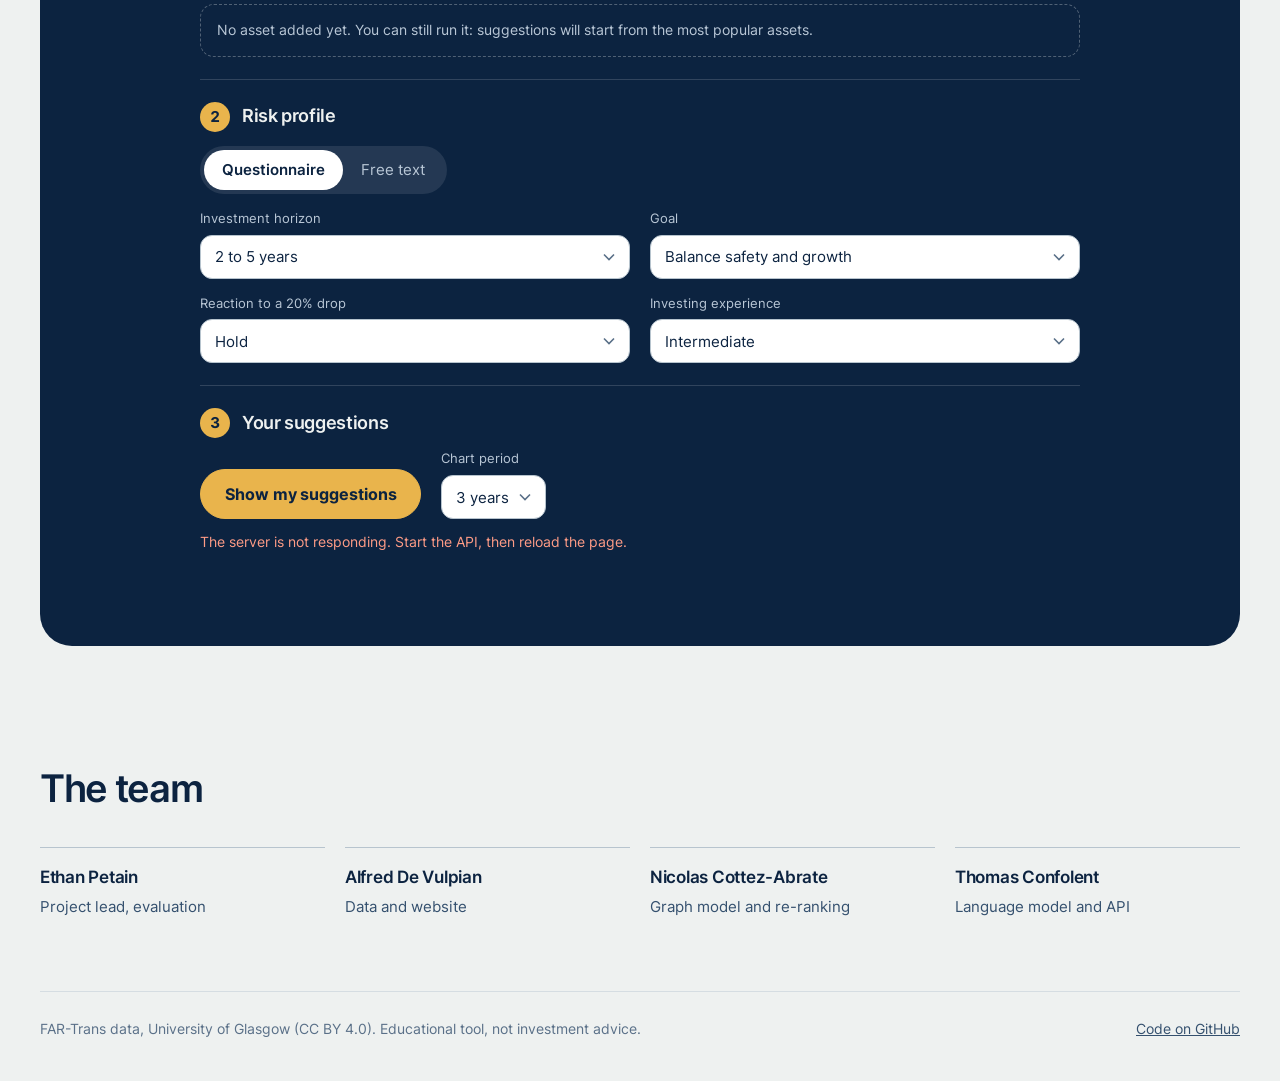
==== commit fb8ba140: "fix(web): show the 5-seed figures of the final report The evidence section still showed the 3-seed m" ====
--- a/web/index.html
+++ b/web/index.html
@@ -81,12 +81,12 @@
         <div class="bar" style="--w: 7%; --c: var(--neutral)"><span data-i18n="m_random"></span><i></i><b class="num" data-n="0.014" data-d="3">0,014</b></div>
         <div class="bar" style="--w: 86%; --c: var(--neutral)"><span data-i18n="m_popular"></span><i></i><b class="num" data-n="0.167" data-d="3">0,167</b></div>
         <div class="bar" style="--w: 99%; --c: var(--r1)"><span data-i18n="m_nlgcl"></span><i></i><b class="num" data-n="0.192" data-d="3">0,192</b></div>
-        <div class="bar" style="--w: 100%; --c: var(--r2)"><span data-i18n="m_lightgcn"></span><i></i><b class="num" data-n="0.193" data-d="3">0,193</b></div>
+        <div class="bar" style="--w: 100%; --c: var(--r2)"><span data-i18n="m_lightgcn"></span><i></i><b class="num" data-n="0.194" data-d="3">0,194</b></div>
         <p data-i18n="ev_bars_note"></p>
       </figure>
       <div class="ev-side">
         <div class="card stat-big">
-          <p class="num big"><span class="hot" data-pct="0.77">77 %</span> <span class="arrow" aria-hidden="true">→</span> <span class="cool" data-pct="0">0 %</span></p>
+          <p class="num big"><span class="hot" data-pct="0.764">76 %</span> <span class="arrow" aria-hidden="true">→</span> <span class="cool" data-pct="0">0 %</span></p>
           <p data-i18n="ev_violation"></p>
         </div>
         <div class="card stat-big">
